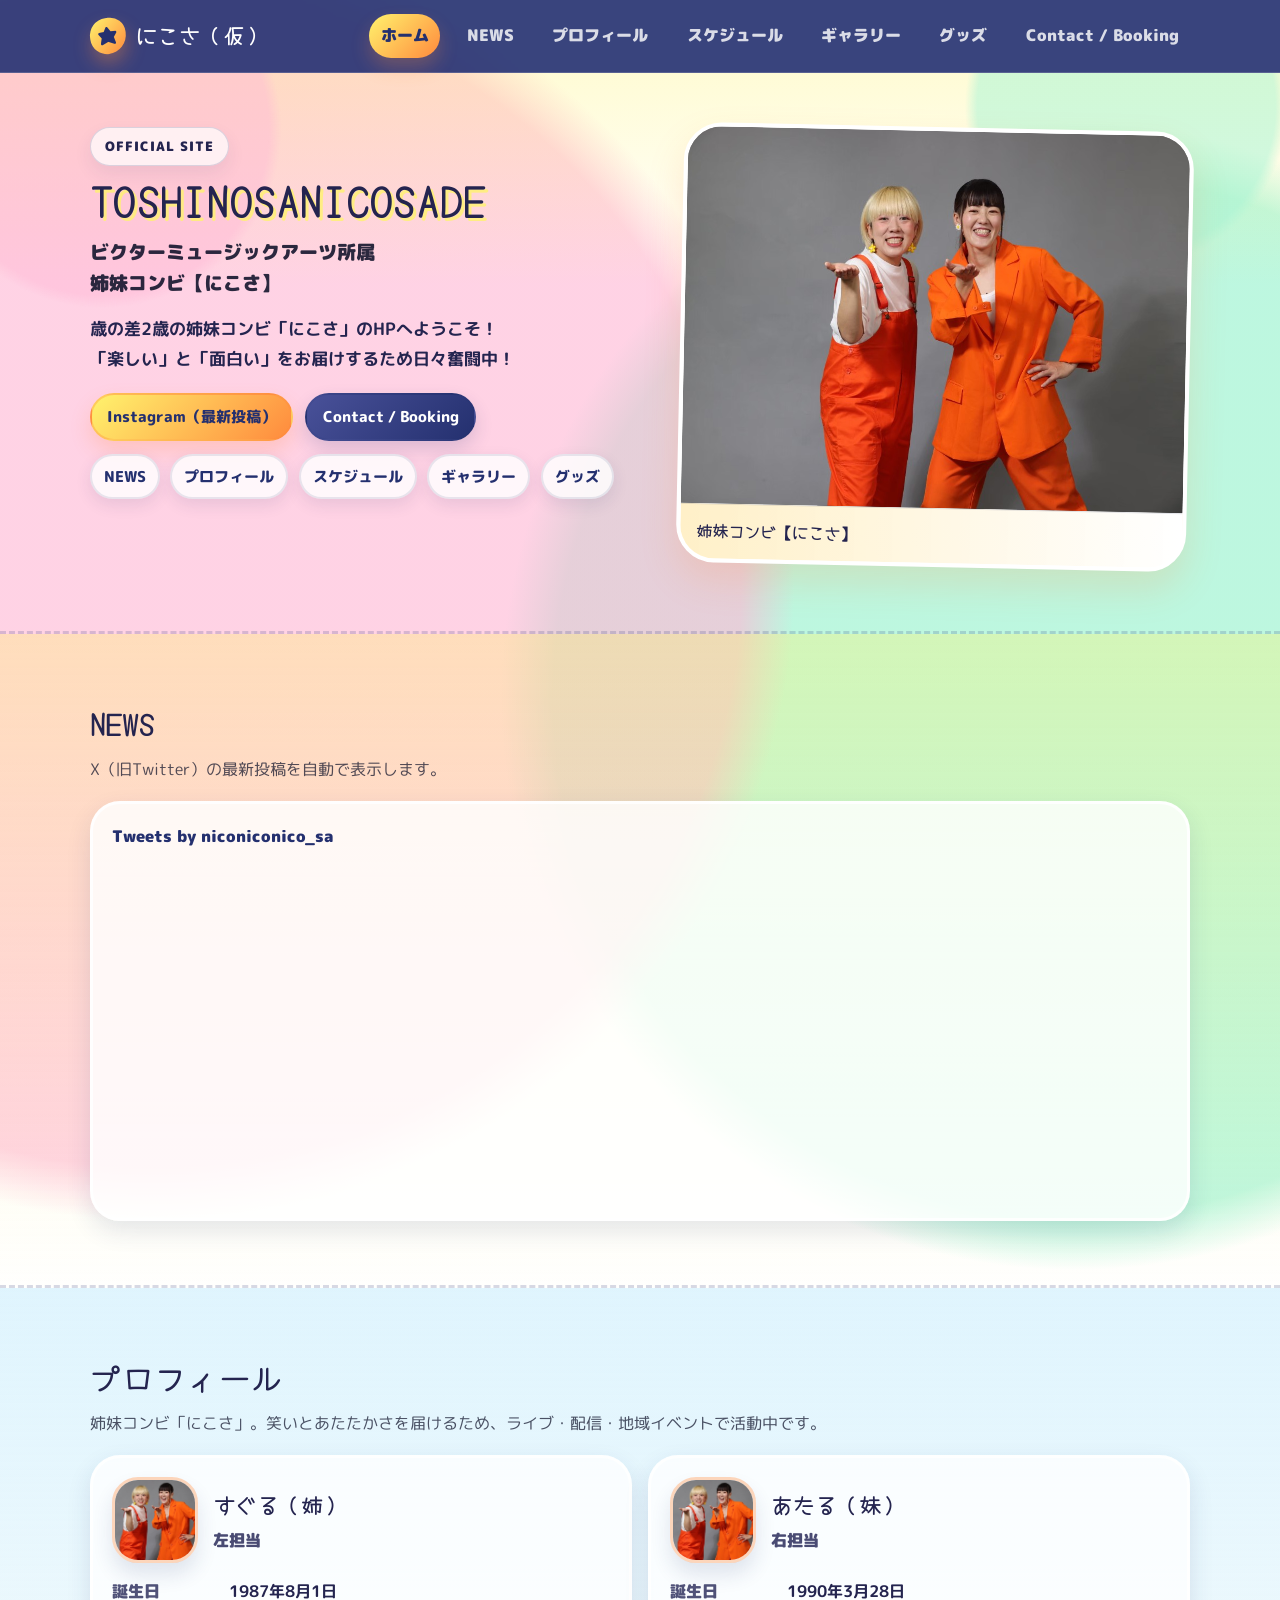
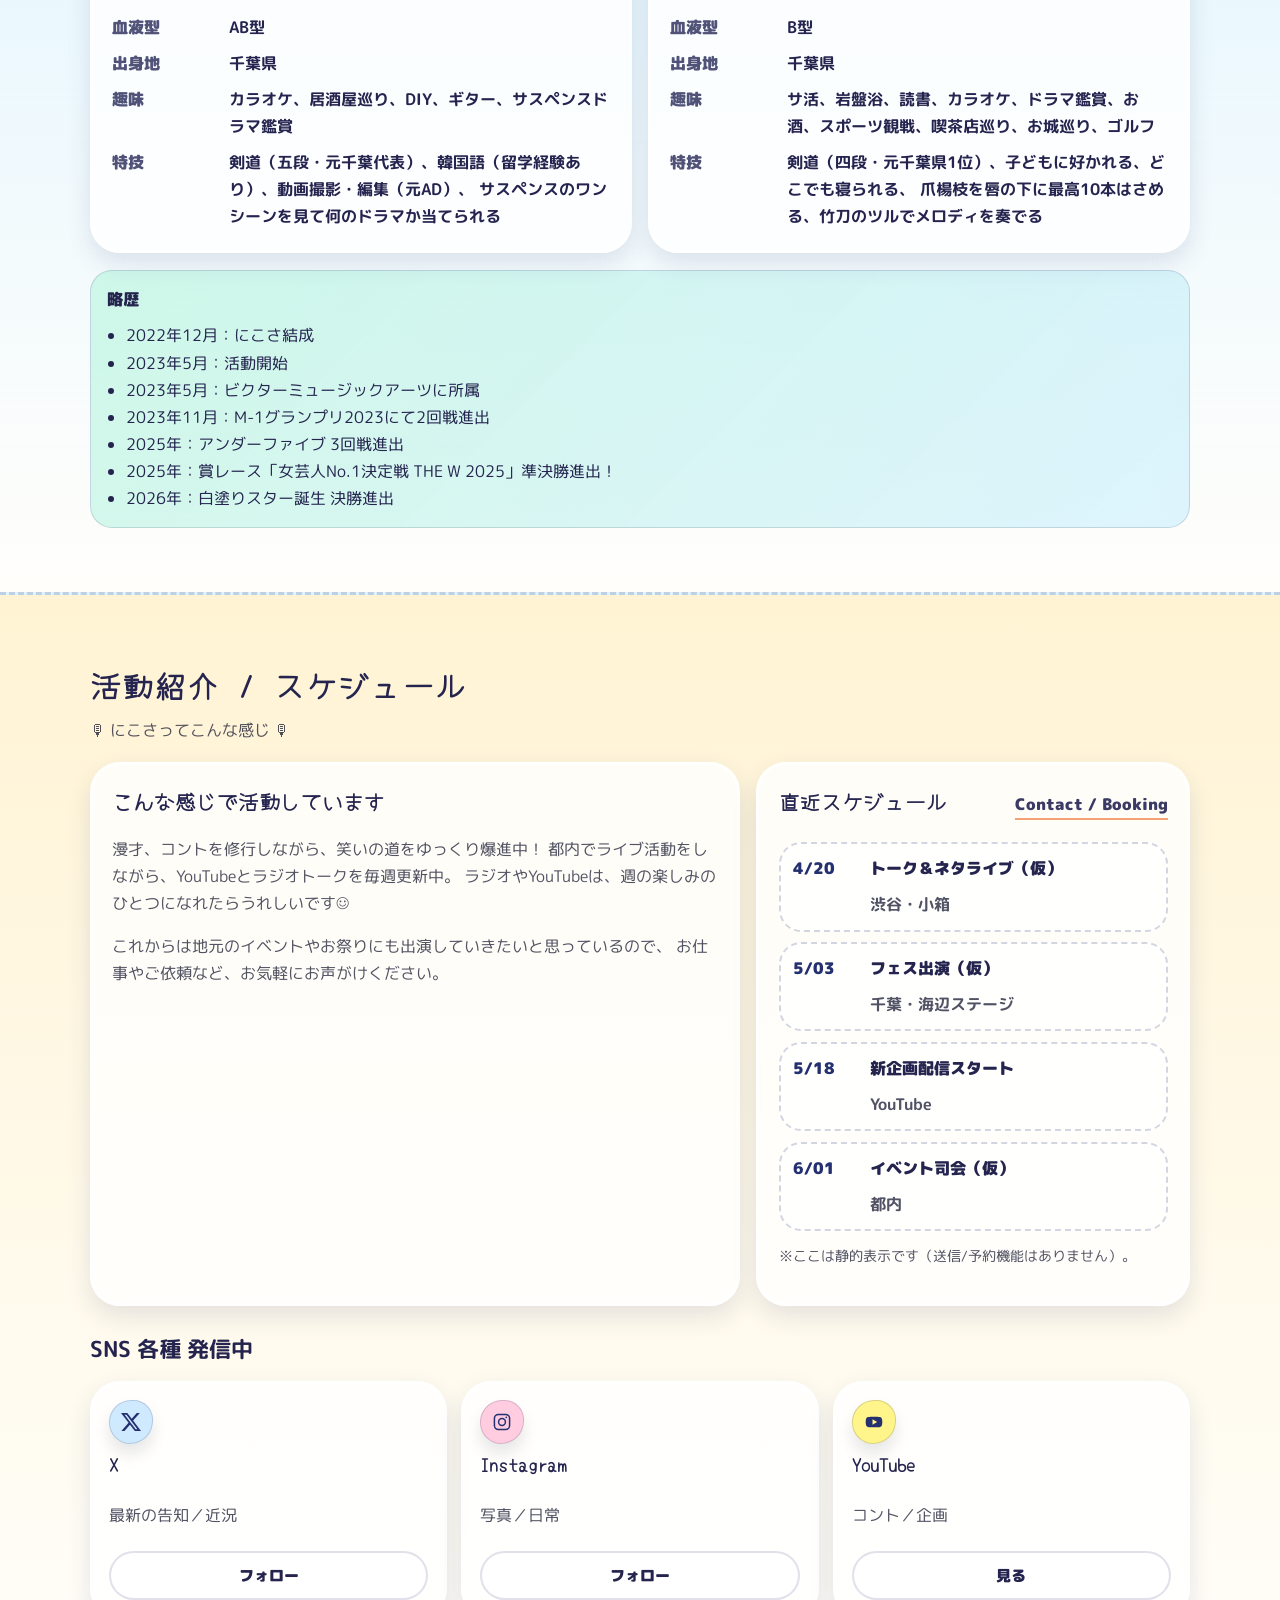
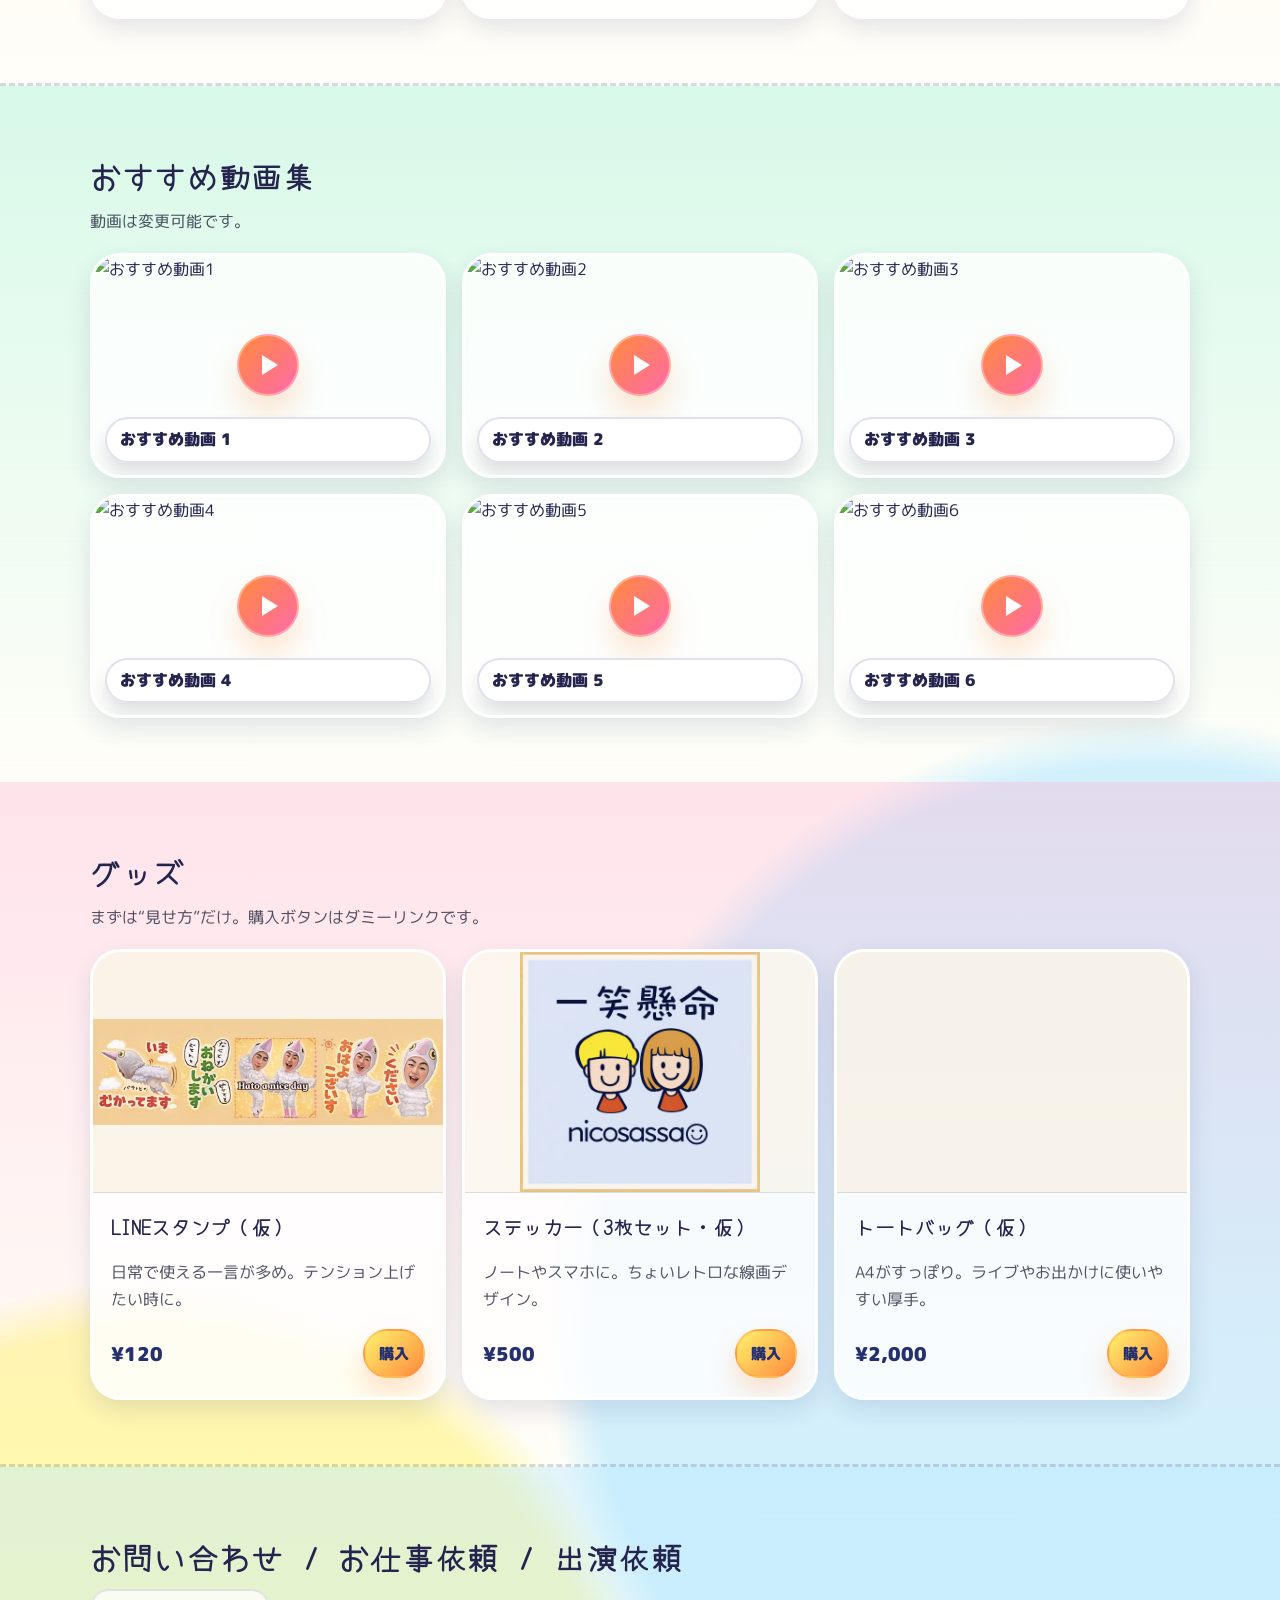
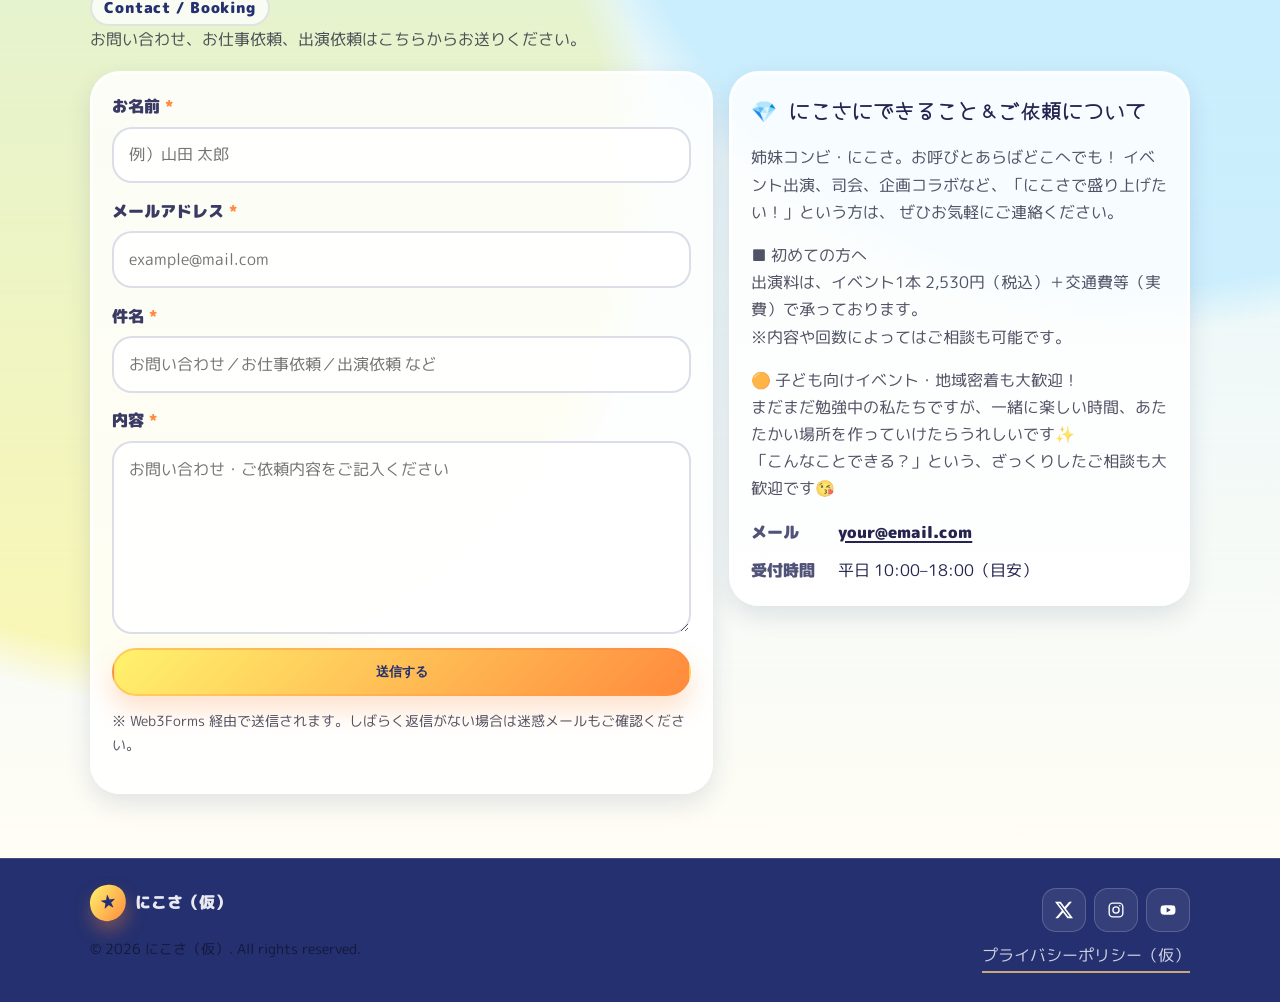
==== index.html @ ead6fdb9 "X埋め込みを公式最小構成に変更 Co-authored-by: Cursor <cursoragent@cursor.com>" ====
<!doctype html>
<html lang="ja">
  <head>
    <meta charset="utf-8" />
    <meta name="viewport" content="width=device-width, initial-scale=1" />
    <meta
      name="description"
      content="芸人コンビ・アーティスト・タレント向けの、明るくポップな公式ホームページ（ダミー版）"
    />

    <!--
      編集ガイド（初心者向け）
      - サイト名/ロゴ: ヘッダーの .logo のテキスト
      - キャッチコピー: #home の <h1>
      - 画像差し替え: data-replace="image" が付いた <img> の src / alt
      - SNSリンク: data-replace="link" が付いた <a> の href
      - スケジュール: #schedule の <li> を追加/修正
      - ギャラリー: #gallery の .video-card を追加/修正
      - グッズ: #goods の .product-card を追加/修正
    -->

    <title>にこさ（仮） | 公式サイト</title>
    <link rel="stylesheet" href="./style.css" />
  </head>
  <body>
    <a class="skip-link" href="#main">本文へスキップ</a>

    <header class="site-header" id="top">
      <div class="container header-inner">
        <a class="logo" href="#home" aria-label="ホームへ">
          <!-- TODO: サイト名に差し替え -->
          <span class="logo-mark" aria-hidden="true">★</span>
          にこさ（仮）
        </a>

        <button
          class="menu-button"
          type="button"
          aria-label="メニューを開く"
          aria-controls="site-nav"
          aria-expanded="false"
          data-menu-button
        >
          <span class="menu-icon" aria-hidden="true"></span>
        </button>

        <nav class="site-nav" id="site-nav" aria-label="グローバルメニュー" data-site-nav>
          <ul>
            <li><a href="#home" data-nav-link>ホーム</a></li>
            <li><a href="#news" data-nav-link>NEWS</a></li>
            <li><a href="#profile" data-nav-link>プロフィール</a></li>
            <li><a href="#schedule" data-nav-link>スケジュール</a></li>
            <li><a href="#gallery" data-nav-link>ギャラリー</a></li>
            <li><a href="#goods" data-nav-link>グッズ</a></li>
            <li><a href="#contact" data-nav-link>Contact / Booking</a></li>
          </ul>
        </nav>
      </div>
    </header>

    <main id="main">
      <!-- ===== HOME / HERO ===== -->
      <section id="home" class="section hero">
        <div class="container hero-inner">
          <div class="hero-copy">
            <p class="badge">OFFICIAL SITE</p>
            <h1 class="hero-title-latin" lang="en">TOSHINOSANICOSADE</h1>
            <p class="hero-tagline">
              ビクターミュージックアーツ所属<br />
              姉妹コンビ【にこさ】
            </p>
            <p class="lead">
              歳の差2歳の姉妹コンビ「にこさ」のHPへようこそ！<br />
              「楽しい」と「面白い」をお届けするため日々奮闘中！
            </p>

            <div class="hero-cta">
              <a
                class="btn btn-hero btn-hero-accent"
                href="https://www.instagram.com/niconiconico_sa/"
                data-replace="link"
                target="_blank"
                rel="noreferrer noopener"
              >
                Instagram（最新投稿）
              </a>
              <a class="btn btn-hero" href="#contact">Contact / Booking</a>
            </div>

            <nav class="hero-subnav" aria-label="ページ内の主なセクション">
              <a class="hero-subnav-link" href="#news">NEWS</a>
              <a class="hero-subnav-link" href="#profile">プロフィール</a>
              <a class="hero-subnav-link" href="#schedule">スケジュール</a>
              <a class="hero-subnav-link" href="#gallery">ギャラリー</a>
              <a class="hero-subnav-link" href="#goods">グッズ</a>
            </nav>
          </div>

          <div class="hero-visual">
            <figure class="hero-frame">
              <div class="hero-slideshow" aria-label="にこさの宣材写真スライド">
                <img
                  class="hero-slide hero-slide--kendo"
                  data-replace="image"
                  src="./assets/hero-main.png"
                  alt="にこさ（すぐる・あたる）剣道着姿の宣材写真"
                  width="1200"
                  height="800"
                  loading="eager"
                  decoding="async"
                  fetchpriority="high"
                />
                <img
                  class="hero-slide hero-slide--pose"
                  data-replace="image"
                  src="./assets/nikosa-pose.png"
                  alt="にこさ（すぐる・あたる）オレンジ衣装のにこさポーズ写真"
                  width="1024"
                  height="683"
                  loading="eager"
                  decoding="async"
                />
              </div>
              <figcaption class="hero-caption">
                姉妹コンビ【にこさ】
              </figcaption>
            </figure>
          </div>
        </div>
      </section>

      <!-- ===== NEWS ===== -->
      <section id="news" class="section section-news">
        <div class="container">
          <header class="section-head">
            <h2>NEWS</h2>
            <p class="muted">X（旧Twitter）の最新投稿を自動で表示します。</p>
          </header>

          <div class="news-card">
            <a
              class="twitter-timeline"
              href="https://twitter.com/niconiconico_sa"
            >
              Tweets by niconiconico_sa
            </a>
          </div>
        </div>
      </section>

      <!-- ===== PROFILE ===== -->
      <section id="profile" class="section section-profile">
        <div class="container">
          <header class="section-head">
            <h2>プロフィール</h2>
            <p class="muted">
              姉妹コンビ「にこさ」。笑いとあたたかさを届けるため、ライブ・配信・地域イベントで活動中です。
            </p>
          </header>

          <div class="profile-layout">
            <article class="profile-card">
              <div class="profile-top">
                <img
                  class="avatar"
                  data-replace="image"
                  src="./assets/sister.jpg"
                  alt="姉メンバー写真"
                  loading="lazy"
                  width="320"
                  height="320"
                />
                <div>
                  <h3>すぐる（姉）</h3>
                  <p class="role">左担当</p>
                </div>
              </div>
              <dl class="kv">
                <div><dt>誕生日</dt><dd>1987年8月1日</dd></div>
                <div><dt>血液型</dt><dd>AB型</dd></div>
                <div><dt>出身地</dt><dd>千葉県</dd></div>
                <div>
                  <dt>趣味</dt>
                  <dd>カラオケ、居酒屋巡り、DIY、ギター、サスペンスドラマ鑑賞</dd>
                </div>
                <div>
                  <dt>特技</dt>
                  <dd>
                    剣道（五段・元千葉代表）、韓国語（留学経験あり）、動画撮影・編集（元AD）、
                    サスペンスのワンシーンを見て何のドラマか当てられる
                  </dd>
                </div>
              </dl>
            </article>

            <article class="profile-card">
              <div class="profile-top">
                <img
                  class="avatar"
                  data-replace="image"
                  src="./assets/sister.jpg"
                  alt="あたる（妹）写真"
                  loading="lazy"
                  width="320"
                  height="320"
                />
                <div>
                  <h3>あたる（妹）</h3>
                  <p class="role">右担当</p>
                </div>
              </div>
              <dl class="kv">
                <div><dt>誕生日</dt><dd>1990年3月28日</dd></div>
                <div><dt>血液型</dt><dd>B型</dd></div>
                <div><dt>出身地</dt><dd>千葉県</dd></div>
                <div>
                  <dt>趣味</dt>
                  <dd>
                    サ活、岩盤浴、読書、カラオケ、ドラマ鑑賞、お酒、スポーツ観戦、喫茶店巡り、お城巡り、ゴルフ
                  </dd>
                </div>
                <div>
                  <dt>特技</dt>
                  <dd>
                    剣道（四段・元千葉県1位）、子どもに好かれる、どこでも寝られる、
                    爪楊枝を唇の下に最高10本はさめる、竹刀のツルでメロディを奏でる
                  </dd>
                </div>
              </dl>
            </article>
          </div>

          <div class="note profile-history">
            <p class="note-title">略歴</p>
            <ul class="bullet">
              <li>2022年12月：にこさ結成</li>
              <li>2023年5月：活動開始</li>
              <li>2023年5月：ビクターミュージックアーツに所属</li>
              <li>2023年11月：M-1グランプリ2023にて2回戦進出</li>
              <li>2025年：アンダーファイブ 3回戦進出</li>
              <li>2025年：賞レース「女芸人No.1決定戦 THE W 2025」準決勝進出！</li>
              <li>2026年：白塗りスター誕生 決勝進出</li>
            </ul>
          </div>
        </div>
      </section>

      <!-- ===== ACTIVITIES + SCHEDULE ===== -->
      <section id="schedule" class="section section-activity">
        <div class="container">
          <header class="section-head">
            <h2>活動紹介 / スケジュール</h2>
            <p class="muted">
              🎙 にこさってこんな感じ 🎙
            </p>
          </header>

          <div class="activity-layout">
            <article class="activity-card">
              <h3>こんな感じで活動しています</h3>
              <p class="muted">
                漫才、コントを修行しながら、笑いの道をゆっくり爆進中！
                都内でライブ活動をしながら、YouTubeとラジオトークを毎週更新中。
                ラジオやYouTubeは、週の楽しみのひとつになれたらうれしいです☺
              </p>
              <p class="muted">
                これからは地元のイベントやお祭りにも出演していきたいと思っているので、
                お仕事やご依頼など、お気軽にお声がけください。
              </p>
            </article>

            <aside class="schedule-card" aria-label="今後の予定">
              <div class="schedule-head">
                <h3>直近スケジュール</h3>
                <a class="mini-link" href="#contact">Contact / Booking</a>
              </div>
              <ol class="schedule-list">
                <!-- TODO: 日付/内容/場所を差し替え。行を増やしてOK -->
                <li>
                  <span class="date">4/20</span>
                  <span class="title">トーク＆ネタライブ（仮）</span>
                  <span class="place">渋谷・小箱</span>
                </li>
                <li>
                  <span class="date">5/03</span>
                  <span class="title">フェス出演（仮）</span>
                  <span class="place">千葉・海辺ステージ</span>
                </li>
                <li>
                  <span class="date">5/18</span>
                  <span class="title">新企画配信スタート</span>
                  <span class="place">YouTube</span>
                </li>
                <li>
                  <span class="date">6/01</span>
                  <span class="title">イベント司会（仮）</span>
                  <span class="place">都内</span>
                </li>
              </ol>
              <p class="tiny muted">※ここは静的表示です（送信/予約機能はありません）。</p>
            </aside>
          </div>

          <!-- ===== SNS ===== -->
          <div class="sns-block" aria-label="SNS一覧">
            <h3 class="sns-title">SNS 各種 発信中</h3>
            <div class="sns-grid">
              <!-- TODO: 各SNSの href を差し替え -->
              <article class="sns-card sns-x">
                <div class="sns-icon" aria-hidden="true">
                  <svg class="icon-svg" viewBox="0 0 24 24" role="img" aria-label="X">
                    <path
                      d="M18.901 1.153h3.68l-8.04 9.19 9.454 12.504H16.59l-5.8-7.584-6.64 7.584H.47l8.6-9.829L0 1.154h7.594l5.243 6.932 6.064-6.933zm-1.29 19.498h2.04L6.486 3.234H4.298z"
                    ></path>
                  </svg>
                </div>
                <h4>X</h4>
                <p class="muted">最新の告知／近況</p>
                <a
                  class="btn btn-small"
                  href="https://twitter.com/niconiconico_sa"
                  data-replace="link"
                  target="_blank"
                  rel="noreferrer noopener"
                >
                  フォロー
                </a>
              </article>
              <article class="sns-card sns-ig">
                <div class="sns-icon" aria-hidden="true">
                  <svg class="icon-svg" viewBox="0 0 24 24" role="img" aria-label="Instagram">
                    <path
                      d="M7.75 2h8.5A5.75 5.75 0 0 1 22 7.75v8.5A5.75 5.75 0 0 1 16.25 22h-8.5A5.75 5.75 0 0 1 2 16.25v-8.5A5.75 5.75 0 0 1 7.75 2Zm0 1.8A3.95 3.95 0 0 0 3.8 7.75v8.5A3.95 3.95 0 0 0 7.75 20.2h8.5a3.95 3.95 0 0 0 3.95-3.95v-8.5a3.95 3.95 0 0 0-3.95-3.95h-8.5Zm9.35 1.5a1.05 1.05 0 1 1 0 2.1 1.05 1.05 0 0 1 0-2.1ZM12 7a5 5 0 1 1 0 10 5 5 0 0 1 0-10Zm0 1.8a3.2 3.2 0 1 0 0 6.4 3.2 3.2 0 0 0 0-6.4Z"
                    ></path>
                  </svg>
                </div>
                <h4>Instagram</h4>
                <p class="muted">写真／日常</p>
                <a
                  class="btn btn-small"
                  href="https://www.instagram.com/niconiconico_sa/"
                  data-replace="link"
                  target="_blank"
                  rel="noreferrer noopener"
                >
                  フォロー
                </a>
              </article>
              <article class="sns-card sns-yt">
                <div class="sns-icon" aria-hidden="true">
                  <svg class="icon-svg" viewBox="0 0 24 24" role="img" aria-label="YouTube">
                    <path
                      d="M21.6 8.3a3.1 3.1 0 0 0-2.2-2.2C17.5 5.6 12 5.6 12 5.6s-5.5 0-7.4.5A3.1 3.1 0 0 0 2.4 8.3 32 32 0 0 0 2 12a32 32 0 0 0 .4 3.7 3.1 3.1 0 0 0 2.2 2.2c1.9.5 7.4.5 7.4.5s5.5 0 7.4-.5a3.1 3.1 0 0 0 2.2-2.2A32 32 0 0 0 22 12a32 32 0 0 0-.4-3.7ZM10.2 15.2V8.8l5.6 3.2-5.6 3.2Z"
                    ></path>
                  </svg>
                </div>
                <h4>YouTube</h4>
                <p class="muted">コント／企画</p>
                <a
                  class="btn btn-small"
                  href="https://www.youtube.com/@niconiconicosassa"
                  data-replace="link"
                  target="_blank"
                  rel="noreferrer noopener"
                >
                  見る
                </a>
              </article>
            </div>
          </div>
        </div>
      </section>

      <!-- ===== GALLERY ===== -->
      <section id="gallery" class="section section-gallery">
        <div class="container">
          <header class="section-head">
            <h2>おすすめ動画集</h2>
            <p class="muted">動画は変更可能です。</p>
          </header>

          <div class="video-grid">
            <!-- TODO: 6枚のサムネを差し替え（img src） -->
            <article class="video-card">
              <a
                class="video-thumb"
                href="https://www.youtube.com/watch?v=oShhZ0P8gn0"
                data-replace="link"
                target="_blank"
                rel="noreferrer noopener"
              >
                <img
                  data-replace="image"
                  src="https://i.ytimg.com/vi/oShhZ0P8gn0/hqdefault.jpg"
                  alt="おすすめ動画1"
                  loading="lazy"
                />
                <span class="play" aria-hidden="true"></span>
                <span class="video-label">おすすめ動画 1</span>
              </a>
            </article>
            <article class="video-card">
              <a
                class="video-thumb"
                href="https://www.youtube.com/watch?v=MiUZDD9gP54"
                data-replace="link"
                target="_blank"
                rel="noreferrer noopener"
              >
                <img
                  data-replace="image"
                  src="https://i.ytimg.com/vi/MiUZDD9gP54/hqdefault.jpg"
                  alt="おすすめ動画2"
                  loading="lazy"
                />
                <span class="play" aria-hidden="true"></span>
                <span class="video-label">おすすめ動画 2</span>
              </a>
            </article>
            <article class="video-card">
              <a
                class="video-thumb"
                href="https://www.youtube.com/watch?v=a5BzIyqk2bA"
                data-replace="link"
                target="_blank"
                rel="noreferrer noopener"
              >
                <img
                  data-replace="image"
                  src="https://i.ytimg.com/vi/a5BzIyqk2bA/hqdefault.jpg"
                  alt="おすすめ動画3"
                  loading="lazy"
                />
                <span class="play" aria-hidden="true"></span>
                <span class="video-label">おすすめ動画 3</span>
              </a>
            </article>
            <article class="video-card">
              <a
                class="video-thumb"
                href="https://www.youtube.com/watch?v=LLPR0Py2a8E"
                data-replace="link"
                target="_blank"
                rel="noreferrer noopener"
              >
                <img
                  data-replace="image"
                  src="https://i.ytimg.com/vi/LLPR0Py2a8E/hqdefault.jpg"
                  alt="おすすめ動画4"
                  loading="lazy"
                />
                <span class="play" aria-hidden="true"></span>
                <span class="video-label">おすすめ動画 4</span>
              </a>
            </article>
            <article class="video-card">
              <a
                class="video-thumb"
                href="https://www.youtube.com/watch?v=mw1y_QBXgK4"
                data-replace="link"
                target="_blank"
                rel="noreferrer noopener"
              >
                <img
                  data-replace="image"
                  src="https://i.ytimg.com/vi/mw1y_QBXgK4/hqdefault.jpg"
                  alt="おすすめ動画5"
                  loading="lazy"
                />
                <span class="play" aria-hidden="true"></span>
                <span class="video-label">おすすめ動画 5</span>
              </a>
            </article>
            <article class="video-card">
              <a
                class="video-thumb"
                href="https://www.youtube.com/watch?v=9SZiz2B80Xc"
                data-replace="link"
                target="_blank"
                rel="noreferrer noopener"
              >
                <img
                  data-replace="image"
                  src="https://i.ytimg.com/vi/9SZiz2B80Xc/hqdefault.jpg"
                  alt="おすすめ動画6"
                  loading="lazy"
                />
                <span class="play" aria-hidden="true"></span>
                <span class="video-label">おすすめ動画 6</span>
              </a>
            </article>
          </div>
        </div>
      </section>

      <!-- ===== GOODS ===== -->
      <section id="goods" class="section section-goods">
        <div class="container">
          <header class="section-head">
            <h2>グッズ</h2>
            <p class="muted">
              <!-- TODO: 説明文に差し替え -->
              まずは“見せ方”だけ。購入ボタンはダミーリンクです。
            </p>
          </header>

          <div class="product-grid">
            <article class="product-card">
              <!-- LINEスタンプ：2シートを交互フェード（画像差し替えは ./assets/line-stamp-1.png など） -->
              <div
                class="product-img line-stamp-rotator"
                role="img"
                aria-label="LINEスタンプ（ちびキャラ版とハトコス版）の見本"
              >
                <img
                  class="line-stamp-img line-stamp-img--a"
                  data-replace="image"
                  src="./assets/line-stamp-1.png"
                  alt=""
                  width="720"
                  height="520"
                  loading="lazy"
                  decoding="async"
                />
                <img
                  class="line-stamp-img line-stamp-img--b"
                  data-replace="image"
                  src="./assets/line-stamp-2.png"
                  alt=""
                  width="720"
                  height="520"
                  loading="lazy"
                  decoding="async"
                />
              </div>
              <div class="product-body">
                <h3>LINEスタンプ（仮）</h3>
                <p class="muted">日常で使える一言が多め。テンション上げたい時に。</p>
                <div class="price-row">
                  <span class="price">¥120</span>
                  <a class="btn btn-small btn-primary" href="https://example.com" data-replace="link" target="_blank" rel="noreferrer noopener">
                    購入
                  </a>
                </div>
              </div>
            </article>

            <article class="product-card">
              <!-- ステッカー：3柄を順番にフェード（画像差し替えは ./assets/sticker-1..3.png） -->
              <div
                class="product-img sticker-rotator"
                role="img"
                aria-label="オリジナルステッカー3種の見本"
              >
                <img
                  class="sticker-img sticker-img--a"
                  data-replace="image"
                  src="./assets/sticker-1.png"
                  alt=""
                  width="720"
                  height="520"
                  loading="lazy"
                  decoding="async"
                />
                <img
                  class="sticker-img sticker-img--b"
                  data-replace="image"
                  src="./assets/sticker-2.png"
                  alt=""
                  width="720"
                  height="520"
                  loading="lazy"
                  decoding="async"
                />
                <img
                  class="sticker-img sticker-img--c"
                  data-replace="image"
                  src="./assets/sticker-3.png"
                  alt=""
                  width="720"
                  height="520"
                  loading="lazy"
                  decoding="async"
                />
              </div>
              <div class="product-body">
                <h3>ステッカー（3枚セット・仮）</h3>
                <p class="muted">ノートやスマホに。ちょいレトロな線画デザイン。</p>
                <div class="price-row">
                  <span class="price">¥500</span>
                  <a class="btn btn-small btn-primary" href="https://example.com" data-replace="link" target="_blank" rel="noreferrer noopener">
                    購入
                  </a>
                </div>
              </div>
            </article>

            <article class="product-card">
              <!-- トートバッグ：2カットを交互フェード（画像は ./assets/tote-1.png など） -->
              <div
                class="product-img tote-rotator"
                role="img"
                aria-label="オリジナルトートバッグの使用イメージ"
              >
                <img
                  class="tote-img tote-img--a"
                  data-replace="image"
                  src="./assets/tote-1.png"
                  alt=""
                  width="720"
                  height="520"
                  loading="lazy"
                  decoding="async"
                />
                <img
                  class="tote-img tote-img--b"
                  data-replace="image"
                  src="./assets/tote-2.png"
                  alt=""
                  width="720"
                  height="520"
                  loading="lazy"
                  decoding="async"
                />
              </div>
              <div class="product-body">
                <h3>トートバッグ（仮）</h3>
                <p class="muted">A4がすっぽり。ライブやお出かけに使いやすい厚手。</p>
                <div class="price-row">
                  <span class="price">¥2,000</span>
                  <a class="btn btn-small btn-primary" href="https://example.com" data-replace="link" target="_blank" rel="noreferrer noopener">
                    購入
                  </a>
                </div>
              </div>
            </article>
          </div>
        </div>
      </section>

      <!-- ===== CONTACT ===== -->
      <section id="contact" class="section section-contact">
        <div class="container">
          <header class="section-head">
            <h2>お問い合わせ / お仕事依頼 / 出演依頼</h2>
            <p class="section-en">Contact / Booking</p>
            <p class="muted">お問い合わせ、お仕事依頼、出演依頼はこちらからお送りください。</p>
          </header>

          <div class="contact-layout">
            <form
              class="contact-form"
              aria-label="お問い合わせ・お仕事依頼・出演依頼フォーム"
              action="https://api.web3forms.com/submit"
              method="POST"
            >
              <input type="hidden" name="access_key" value="4689ad03-98f4-4f9e-801c-5b3d3f3ce7d6" />
              <!-- 送信後に戻るページ（任意：Web3Forms ダッシュボードでも設定可） -->
              <input type="hidden" name="redirect" value="https://macccoto.github.io/nikosa-hp/#contact" />

              <div class="field">
                <label for="name">お名前 <span class="required-mark" aria-hidden="true">*</span></label>
                <input id="name" name="name" type="text" placeholder="例）山田 太郎" autocomplete="name" required />
              </div>
              <div class="field">
                <label for="email">メールアドレス <span class="required-mark" aria-hidden="true">*</span></label>
                <input id="email" name="email" type="email" placeholder="example@mail.com" autocomplete="email" required />
              </div>
              <div class="field">
                <label for="subject">件名 <span class="required-mark" aria-hidden="true">*</span></label>
                <input id="subject" name="subject" type="text" placeholder="お問い合わせ／お仕事依頼／出演依頼 など" required />
              </div>
              <div class="field">
                <label for="message">内容 <span class="required-mark" aria-hidden="true">*</span></label>
                <textarea id="message" name="message" rows="6" placeholder="お問い合わせ・ご依頼内容をご記入ください" required></textarea>
              </div>
              <button class="btn btn-primary btn-wide" type="submit">送信する</button>
              <p class="tiny muted">※ Web3Forms 経由で送信されます。しばらく返信がない場合は迷惑メールもご確認ください。</p>
            </form>

            <aside class="contact-side" aria-label="連絡先メモ">
              <div class="info-card">
                <h3>💎 にこさにできること＆ご依頼について</h3>
                <p class="muted">
                  姉妹コンビ・にこさ。お呼びとあらばどこへでも！
                  イベント出演、司会、企画コラボなど、「にこさで盛り上げたい！」という方は、
                  ぜひお気軽にご連絡ください。
                </p>
                <p class="muted">
                  ■ 初めての方へ<br />
                  出演料は、イベント1本 2,530円（税込）＋交通費等（実費）で承っております。<br />
                  ※内容や回数によってはご相談も可能です。
                </p>
                <p class="muted">
                  🟠 子ども向けイベント・地域密着も大歓迎！<br />
                  まだまだ勉強中の私たちですが、一緒に楽しい時間、あたたかい場所を作っていけたらうれしいです✨<br />
                  「こんなことできる？」という、ざっくりしたご相談も大歓迎です😘
                </p>
                <div class="info-row">
                  <span class="k">メール</span>
                  <a class="link" href="mailto:your@email.com" data-replace="link">your@email.com</a>
                </div>
                <div class="info-row">
                  <span class="k">受付時間</span>
                  <span class="v">平日 10:00–18:00（目安）</span>
                </div>
              </div>
            </aside>
          </div>
        </div>
      </section>
    </main>

    <footer class="site-footer">
      <div class="container footer-inner">
        <div class="footer-left">
          <p class="footer-brand">
            <span class="logo-mark" aria-hidden="true">★</span>
            にこさ（仮）
          </p>
          <p class="tiny muted">© 2026 にこさ（仮）. All rights reserved.</p>
        </div>

        <div class="footer-right">
          <div class="footer-sns" aria-label="SNSリンク">
            <!-- TODO: SNSリンク差し替え -->
            <a
              class="sns-mini"
              href="https://twitter.com/niconiconico_sa"
              data-replace="link"
              target="_blank"
              rel="noreferrer noopener"
              aria-label="X"
              ><svg class="icon-svg" viewBox="0 0 24 24" role="img" aria-label="X">
                <path
                  d="M18.901 1.153h3.68l-8.04 9.19 9.454 12.504H16.59l-5.8-7.584-6.64 7.584H.47l8.6-9.829L0 1.154h7.594l5.243 6.932 6.064-6.933zm-1.29 19.498h2.04L6.486 3.234H4.298z"
                ></path></svg
            ></a
            >
            <a
              class="sns-mini"
              href="https://www.instagram.com/niconiconico_sa/"
              data-replace="link"
              target="_blank"
              rel="noreferrer noopener"
              aria-label="Instagram"
              ><svg class="icon-svg" viewBox="0 0 24 24" role="img" aria-label="Instagram">
                <path
                  d="M7.75 2h8.5A5.75 5.75 0 0 1 22 7.75v8.5A5.75 5.75 0 0 1 16.25 22h-8.5A5.75 5.75 0 0 1 2 16.25v-8.5A5.75 5.75 0 0 1 7.75 2Zm0 1.8A3.95 3.95 0 0 0 3.8 7.75v8.5A3.95 3.95 0 0 0 7.75 20.2h8.5a3.95 3.95 0 0 0 3.95-3.95v-8.5a3.95 3.95 0 0 0-3.95-3.95h-8.5Zm9.35 1.5a1.05 1.05 0 1 1 0 2.1 1.05 1.05 0 0 1 0-2.1ZM12 7a5 5 0 1 1 0 10 5 5 0 0 1 0-10Zm0 1.8a3.2 3.2 0 1 0 0 6.4 3.2 3.2 0 0 0 0-6.4Z"
                ></path></svg
            ></a
            >
            <a
              class="sns-mini"
              href="https://www.youtube.com/@niconiconicosassa"
              data-replace="link"
              target="_blank"
              rel="noreferrer noopener"
              aria-label="YouTube"
              ><svg class="icon-svg" viewBox="0 0 24 24" role="img" aria-label="YouTube">
                <path
                  d="M21.6 8.3a3.1 3.1 0 0 0-2.2-2.2C17.5 5.6 12 5.6 12 5.6s-5.5 0-7.4.5A3.1 3.1 0 0 0 2.4 8.3 32 32 0 0 0 2 12a32 32 0 0 0 .4 3.7 3.1 3.1 0 0 0 2.2 2.2c1.9.5 7.4.5 7.4.5s5.5 0 7.4-.5a3.1 3.1 0 0 0 2.2-2.2A32 32 0 0 0 22 12a32 32 0 0 0-.4-3.7ZM10.2 15.2V8.8l5.6 3.2-5.6 3.2Z"
                ></path></svg
            ></a
            >
          </div>

          <a class="privacy" href="#top">プライバシーポリシー（仮）</a>
        </div>
      </div>
    </footer>

    <div class="backdrop" data-backdrop hidden></div>

    <script src="./script.js" defer></script>
    <script async src="https://platform.twitter.com/widgets.js" charset="utf-8"></script>
  </body>
</html>
---- style.css ----
@import url("https://fonts.googleapis.com/css2?family=M+PLUS+Rounded+1c:wght@500;700;800;900&family=Yomogi&display=swap");

/*
  style.css
  - 明るめ・手書き風・丸みのあるPOP系デザイン
  - 余白多め・読みやすいタイポグラフィ
  - スマホはハンバーガーメニュー
*/

:root {
  /* Bright pop palette */
  --navy: #24306f;
  --beige: #fff0c8;
  --orange: #ff8a3d;
  --sky: #bdeaff;
  --mint: #a7f4d5;
  --pink: #ffb7d5;
  --lemon: #fff36d;

  /* Neutrals */
  --ink: #24244f;
  --paper: #fffdf5;
  --line: rgba(36, 48, 111, 0.16);

  /* UI */
  --radius: 30px;
  --radius-sm: 22px;
  --shadow: 0 18px 36px rgba(255, 138, 61, 0.18);
  --shadow-soft: 0 10px 24px rgba(36, 48, 111, 0.12);

  --container: 1100px;
  --header-h: 72px;

  --focus: rgba(255, 138, 61, 0.6);
}

*,
*::before,
*::after {
  box-sizing: border-box;
}

html {
  scroll-behavior: smooth;
}

@media (prefers-reduced-motion: reduce) {
  html {
    scroll-behavior: auto;
  }
}

body {
  margin: 0;
  color: var(--ink);
  background:
    radial-gradient(circle at 12% 10%, rgba(255, 183, 213, 0.62) 0 11%, transparent 12%),
    radial-gradient(circle at 84% 12%, rgba(167, 244, 213, 0.75) 0 10%, transparent 11%),
    radial-gradient(circle at 12% 86%, rgba(255, 243, 109, 0.52) 0 9%, transparent 10%),
    radial-gradient(circle at 90% 78%, rgba(189, 234, 255, 0.68) 0 12%, transparent 13%),
    linear-gradient(180deg, #ffffff, var(--paper));
  font-family: "M PLUS Rounded 1c", ui-rounded, "Hiragino Maru Gothic ProN",
    "Yu Gothic", "Meiryo", sans-serif;
  line-height: 1.7;
}

img {
  max-width: 100%;
  height: auto;
  display: block;
}

a {
  color: inherit;
}

.container {
  width: min(92vw, var(--container));
  margin: 0 auto;
}

.muted {
  color: rgba(14, 16, 40, 0.72);
}

.small {
  font-size: 0.95rem;
}

.tiny {
  font-size: 0.88rem;
}

.skip-link {
  position: absolute;
  left: 0.8rem;
  top: 0.8rem;
  transform: translateY(-180%);
  padding: 0.75rem 1rem;
  border-radius: 999px;
  background: var(--navy);
  color: white;
  text-decoration: none;
  z-index: 1000;
}
.skip-link:focus {
  transform: translateY(0);
}

/*
  固定ヘッダー下にアンカーが隠れないよう余白を確保。
  これで JS の pushState / 手動 scrollTo は不要になり、戻る／前进の履歴が自然になる。
*/
#main,
#top,
#home,
#news,
#profile,
#schedule,
#gallery,
#goods,
#contact {
  scroll-margin-top: calc(var(--header-h) + 12px);
}

/* ===== Header ===== */
.site-header {
  position: sticky;
  top: 0;
  z-index: 100;
  background: rgba(36, 48, 111, 0.9);
  backdrop-filter: blur(10px);
  border-bottom: 1px solid rgba(255, 255, 255, 0.16);
}

.header-inner {
  height: var(--header-h);
  display: flex;
  align-items: center;
  justify-content: space-between;
  gap: 1rem;
}

.logo {
  display: inline-flex;
  align-items: center;
  gap: 0.6rem;
  color: #fff;
  text-decoration: none;
  font-weight: 900;
  letter-spacing: 0.04em;
  font-family: "Yomogi", "M PLUS Rounded 1c", sans-serif;
  font-size: 1.3rem;
}

.logo-mark {
  width: 36px;
  height: 36px;
  display: inline-grid;
  place-items: center;
  border-radius: 50% 45% 55% 48%;
  background: linear-gradient(135deg, var(--lemon), var(--orange));
  color: var(--navy);
  box-shadow: 0 10px 18px rgba(255, 138, 61, 0.35);
  transform: rotate(-8deg);
}

.menu-button {
  display: none;
  appearance: none;
  border: 1px solid rgba(255, 255, 255, 0.25);
  background: rgba(255, 255, 255, 0.08);
  color: #fff;
  border-radius: 18px;
  width: 46px;
  height: 46px;
  cursor: pointer;
}

.menu-icon {
  width: 22px;
  height: 2px;
  background: #fff;
  display: inline-block;
  position: relative;
  border-radius: 99px;
}
.menu-icon::before,
.menu-icon::after {
  content: "";
  position: absolute;
  left: 0;
  width: 22px;
  height: 2px;
  background: #fff;
  border-radius: 99px;
}
.menu-icon::before {
  top: -7px;
}
.menu-icon::after {
  top: 7px;
}

.site-nav ul {
  list-style: none;
  display: flex;
  gap: 1rem;
  margin: 0;
  padding: 0;
}

.site-nav a {
  display: inline-block;
  color: rgba(255, 255, 255, 0.82);
  text-decoration: none;
  font-weight: 900;
  padding: 0.55rem 0.7rem;
  border-radius: 999px;
  transition: transform 120ms ease, background 120ms ease, color 120ms ease;
}

.site-nav a:hover {
  color: #fff;
  background: rgba(255, 255, 255, 0.12);
  transform: translateY(-1px);
}

.site-nav a[aria-current="page"] {
  color: var(--navy);
  background: linear-gradient(135deg, var(--lemon), var(--orange));
  box-shadow: 0 10px 18px rgba(255, 138, 61, 0.25);
}

/* Focus */
a:focus-visible,
button:focus-visible,
input:focus-visible,
textarea:focus-visible {
  outline: 3px solid var(--focus);
  outline-offset: 3px;
}

/* ===== Sections ===== */
.section {
  padding: 64px 0;
}

.section-head {
  margin-bottom: 18px;
}

.section-head h2 {
  margin: 0 0 0.35rem;
  font-size: clamp(1.6rem, 2.4vw, 2.2rem);
  letter-spacing: 0.04em;
  font-family: "Yomogi", "M PLUS Rounded 1c", sans-serif;
  font-weight: 900;
}

.section-head p {
  margin: 0;
}

.section-en {
  display: inline-block;
  margin: 0 0 0.45rem;
  padding: 0.25rem 0.75rem;
  border-radius: 999px;
  color: var(--navy);
  background: rgba(255, 255, 255, 0.74);
  border: 2px solid rgba(36, 48, 111, 0.12);
  font-weight: 900;
  letter-spacing: 0.06em;
  font-size: 0.92rem;
}

/* ===== Hero ===== */
.hero {
  padding-top: 54px;
  background:
    radial-gradient(circle at 8% 10%, rgba(255, 183, 213, 0.45) 0 13%, transparent 14%),
    radial-gradient(circle at 88% 6%, rgba(167, 244, 213, 0.52) 0 12%, transparent 13%),
    linear-gradient(180deg, rgba(255, 243, 109, 0.28), transparent 38%);
}

.hero-inner {
  display: grid;
  grid-template-columns: 1.05fr 0.95fr;
  gap: 1.6rem;
  align-items: start;
}

.badge {
  display: inline-block;
  margin: 0 0 0.8rem;
  padding: 0.45rem 0.85rem;
  border-radius: 999px;
  background: rgba(255, 255, 255, 0.72);
  border: 1px solid var(--line);
  font-weight: 900;
  letter-spacing: 0.08em;
  font-size: 0.82rem;
  box-shadow: 0 8px 18px rgba(36, 48, 111, 0.08);
}

.hero h1 {
  margin: 0;
  line-height: 1.1;
  font-size: clamp(2.0rem, 3.3vw, 3.1rem);
}

.hero-title-latin {
  font-size: clamp(1.9rem, 3.8vw, 3.4rem);
  letter-spacing: 0.055em;
  font-weight: 900;
  line-height: 1.15;
  word-break: break-word;
  font-family: "Yomogi", "M PLUS Rounded 1c", sans-serif;
  text-shadow: 3px 3px 0 rgba(255, 243, 109, 0.8);
}

.hero-tagline {
  margin: 0.75rem 0 0;
  font-size: clamp(1.05rem, 1.6vw, 1.2rem);
  font-weight: 900;
  line-height: 1.6;
  color: rgba(14, 16, 40, 0.88);
}

.lead {
  margin: 1rem 0 1.25rem;
  font-size: 1.08rem;
  font-weight: 700;
}

/* ヒーロー：上部ナビと同じピル型・トーンで統一 */
.hero-cta {
  display: flex;
  gap: 0.75rem;
  flex-wrap: wrap;
  align-items: center;
  margin: 1rem 0 0.85rem;
}

.hero-cta .btn-hero {
  display: inline-flex;
  align-items: center;
  justify-content: center;
  padding: 0.55rem 0.95rem;
  border-radius: 999px;
  font-weight: 800;
  font-size: 0.95rem;
  text-decoration: none;
  border: 2px solid rgba(36, 48, 111, 0.12);
  color: #fff;
  background: linear-gradient(135deg, #495199, var(--navy));
  box-shadow: 0 8px 18px rgba(36, 48, 111, 0.16);
  transition: transform 120ms ease, background 120ms ease, color 120ms ease;
}

.hero-cta .btn-hero:hover {
  color: #fff;
  background: rgba(23, 24, 75, 0.96);
  transform: translateY(-1px);
}

.hero-cta .btn-hero-accent {
  color: var(--navy);
  background: linear-gradient(135deg, var(--lemon), var(--orange));
  border-color: rgba(255, 138, 61, 0.35);
  box-shadow: 0 10px 20px rgba(255, 138, 61, 0.22);
}

.hero-cta .btn-hero-accent:hover {
  color: var(--navy);
  filter: brightness(1.03);
  background: linear-gradient(135deg, #ffe094, #f58c54);
}

/* ヘッダーメニューと同じ並びのページ内ショートカット */
.hero-subnav {
  display: flex;
  flex-wrap: wrap;
  gap: 0.55rem 0.65rem;
  align-items: center;
  margin: 0;
  padding: 0;
}

.hero-subnav-link {
  display: inline-block;
  padding: 0.5rem 0.75rem;
  border-radius: 999px;
  font-weight: 800;
  font-size: 0.92rem;
  text-decoration: none;
  color: var(--navy);
  background: rgba(255, 255, 255, 0.82);
  border: 2px solid rgba(36, 48, 111, 0.1);
  box-shadow: 0 6px 16px rgba(36, 48, 111, 0.1);
  transition: transform 120ms ease, background 120ms ease, color 120ms ease;
}

.hero-subnav-link:hover {
  color: var(--navy);
  background: var(--lemon);
  transform: translateY(-1px);
}

.hero-frame {
  margin: 0;
  border-radius: 38px;
  overflow: hidden;
  border: 4px solid #fff;
  background: #fff;
  box-shadow: var(--shadow);
  transform: rotate(1.2deg);
}

.hero-slideshow {
  position: relative;
  aspect-ratio: 4 / 3;
  overflow: hidden;
  background: #fff;
}

.hero-slide {
  position: absolute;
  inset: 0;
  aspect-ratio: 4 / 3;
  object-fit: cover;
  width: 100%;
  height: 100%;
}

.hero-slide--kendo {
  animation: hero-slide-kendo 9s ease-in-out infinite;
}

.hero-slide--pose {
  animation: hero-slide-pose 9s ease-in-out infinite;
}

@keyframes hero-slide-kendo {
  0%,
  42% {
    opacity: 1;
    transform: translateX(0) scale(1.02);
  }
  50%,
  92% {
    opacity: 0;
    transform: translateX(-7%) scale(1.02);
  }
  100% {
    opacity: 1;
    transform: translateX(0) scale(1.02);
  }
}

@keyframes hero-slide-pose {
  0%,
  42% {
    opacity: 0;
    transform: translateX(7%) scale(1.02);
  }
  50%,
  92% {
    opacity: 1;
    transform: translateX(0) scale(1.02);
  }
  100% {
    opacity: 0;
    transform: translateX(7%) scale(1.02);
  }
}

@media (prefers-reduced-motion: reduce) {
  .hero-slide--kendo,
  .hero-slide--pose {
    animation: none !important;
  }

  .hero-slide--kendo {
    opacity: 0;
  }

  .hero-slide--pose {
    opacity: 1;
    transform: none;
  }
}

.hero-caption {
  padding: 0.85rem 1rem;
  background: linear-gradient(90deg, var(--beige), rgba(255, 255, 255, 0.95));
  border-top: 1px solid rgba(23, 24, 75, 0.12);
  font-weight: 900;
  font-family: "Yomogi", "M PLUS Rounded 1c", sans-serif;
}

/* ===== News ===== */
.section-news {
  background: linear-gradient(180deg, rgba(255, 243, 109, 0.34), rgba(255, 255, 255, 0));
  border-top: 3px dashed rgba(36, 48, 111, 0.18);
}

.news-card {
  margin-top: 1.1rem;
  min-height: 420px;
  overflow: hidden;
  background: rgba(255, 255, 255, 0.82);
  border: 3px solid rgba(255, 255, 255, 0.86);
  border-radius: var(--radius);
  box-shadow: var(--shadow-soft);
}

.news-card .twitter-timeline {
  display: block;
  padding: 1.2rem;
  color: var(--navy);
  font-weight: 900;
  text-decoration: none;
}

/* ===== Buttons ===== */
.btn {
  display: inline-flex;
  align-items: center;
  justify-content: center;
  gap: 0.5rem;
  padding: 0.8rem 1.05rem;
  border-radius: 999px;
  border: 2px solid rgba(36, 48, 111, 0.14);
  text-decoration: none;
  font-weight: 900;
  cursor: pointer;
  transition: transform 120ms ease, filter 120ms ease, background 120ms ease;
  background: rgba(255, 255, 255, 0.8);
}

.btn:hover {
  transform: translateY(-1px);
  filter: brightness(1.02);
}

.btn:active {
  transform: translateY(0);
}

.btn-primary {
  color: var(--navy);
  background: linear-gradient(135deg, var(--lemon), var(--orange));
  border-color: rgba(255, 138, 61, 0.35);
  box-shadow: 0 14px 26px rgba(255, 138, 61, 0.25);
}

.btn-ghost {
  background: rgba(255, 255, 255, 0.55);
}

.btn-small {
  padding: 0.6rem 0.9rem;
  font-size: 0.95rem;
}

.btn-wide {
  width: 100%;
  justify-content: center;
}

/* ===== Profile section ===== */
.section-profile {
  background: linear-gradient(180deg, rgba(189, 234, 255, 0.48), rgba(255, 255, 255, 0));
  border-top: 3px dashed rgba(36, 48, 111, 0.18);
  border-bottom: 3px dashed rgba(36, 48, 111, 0.18);
}

.profile-layout {
  display: grid;
  grid-template-columns: 1fr 1fr;
  gap: 1rem;
  margin-top: 1.1rem;
}

.profile-card {
  background: rgba(255, 255, 255, 0.78);
  border: 3px solid rgba(255, 255, 255, 0.82);
  border-radius: var(--radius);
  padding: 1.2rem;
  box-shadow: var(--shadow-soft);
}

.profile-top {
  display: flex;
  gap: 0.9rem;
  align-items: center;
  margin-bottom: 0.9rem;
}

.avatar {
  width: 86px;
  height: 86px;
  border-radius: 26px;
  object-fit: cover;
  border: 3px solid rgba(255, 138, 61, 0.35);
  box-shadow: 0 12px 20px rgba(36, 48, 111, 0.12);
}

.profile-card h3 {
  margin: 0 0 0.2rem;
  font-size: 1.35rem;
  font-family: "Yomogi", "M PLUS Rounded 1c", sans-serif;
  font-weight: 900;
}

.role {
  margin: 0;
  font-weight: 900;
  color: rgba(23, 24, 75, 0.78);
}

.kv {
  display: grid;
  gap: 0.55rem;
  margin: 0.8rem 0 0;
}

.kv > div {
  display: grid;
  grid-template-columns: 104px 1fr;
  gap: 0.8rem;
  align-items: baseline;
}

.kv dt {
  font-weight: 900;
  color: rgba(23, 24, 75, 0.75);
}

.kv dd {
  margin: 0;
  font-weight: 700;
}

/* ===== Activity / Schedule / SNS ===== */
.section-activity {
  background: linear-gradient(180deg, rgba(255, 240, 200, 0.78), rgba(255, 255, 255, 0));
}

.activity-layout {
  display: grid;
  grid-template-columns: 1.2fr 0.8fr;
  gap: 1rem;
  margin-top: 1.1rem;
}

.activity-card,
.schedule-card {
  background: rgba(255, 255, 255, 0.78);
  border: 3px solid rgba(255, 255, 255, 0.82);
  border-radius: var(--radius);
  padding: 1.2rem;
  box-shadow: var(--shadow-soft);
}

.activity-card h3,
.schedule-card h3 {
  margin: 0 0 0.6rem;
  font-size: 1.3rem;
  font-family: "Yomogi", "M PLUS Rounded 1c", sans-serif;
  font-weight: 900;
}

.bullet {
  margin: 0.6rem 0 0;
  padding-left: 1.2rem;
}

.note {
  margin-top: 1rem;
  padding: 0.9rem 1rem;
  border-radius: var(--radius-sm);
  background: linear-gradient(135deg, rgba(167, 244, 213, 0.5), rgba(189, 234, 255, 0.48));
  border: 1px solid rgba(23, 24, 75, 0.14);
}

.note-title {
  margin: 0 0 0.35rem;
  font-weight: 1000;
}

.profile-history {
  margin-top: 1.1rem;
}

.schedule-head {
  display: flex;
  justify-content: space-between;
  align-items: baseline;
  gap: 0.8rem;
}

.mini-link {
  font-weight: 900;
  text-decoration: none;
  color: rgba(23, 24, 75, 0.85);
  border-bottom: 2px solid rgba(240, 123, 63, 0.7);
}
.mini-link:hover {
  filter: brightness(0.95);
}

.schedule-list {
  margin: 0.8rem 0 0;
  padding: 0;
  list-style: none;
  display: grid;
  gap: 0.65rem;
}

.schedule-list li {
  display: grid;
  grid-template-columns: 64px 1fr;
  gap: 0.55rem 0.8rem;
  padding: 0.7rem 0.8rem;
  border-radius: var(--radius-sm);
  border: 2px dashed rgba(36, 48, 111, 0.2);
  background: rgba(255, 255, 255, 0.78);
}

.schedule-list .date {
  font-weight: 1000;
  color: var(--navy);
}

.schedule-list .title {
  font-weight: 900;
}

.schedule-list .place {
  grid-column: 2;
  color: rgba(14, 16, 40, 0.72);
  font-weight: 700;
}

.sns-block {
  margin-top: 1.6rem;
}

.sns-title {
  margin: 0 0 0.8rem;
  font-size: 1.35rem;
}

.sns-grid {
  display: grid;
  grid-template-columns: repeat(3, 1fr);
  gap: 0.9rem;
}

.sns-card {
  background: rgba(255, 255, 255, 0.8);
  border: 3px solid rgba(255, 255, 255, 0.82);
  border-radius: var(--radius);
  padding: 1rem;
  box-shadow: var(--shadow-soft);
  display: grid;
  gap: 0.35rem;
}

.sns-card h4 {
  margin: 0;
  font-size: 1.15rem;
  font-family: "Yomogi", "M PLUS Rounded 1c", sans-serif;
  font-weight: 900;
}

.sns-icon {
  width: 44px;
  height: 44px;
  border-radius: 50% 44% 52% 48%;
  display: grid;
  place-items: center;
  font-weight: 1000;
  color: var(--navy);
  border: 1px solid rgba(23, 24, 75, 0.16);
  box-shadow: 0 10px 16px rgba(14, 16, 40, 0.1);
}

.icon-svg {
  width: 20px;
  height: 20px;
  display: block;
  fill: currentColor;
}

.sns-x .sns-icon {
  background: rgba(191, 227, 255, 0.75);
}
.sns-ig .sns-icon {
  background: rgba(255, 183, 213, 0.7);
}
.sns-yt .sns-icon {
  background: rgba(255, 243, 109, 0.8);
}

/* ===== Gallery ===== */
.section-gallery {
  background: linear-gradient(180deg, rgba(167, 244, 213, 0.45), rgba(255, 255, 255, 0));
  border-top: 3px dashed rgba(36, 48, 111, 0.18);
}

.video-grid {
  margin-top: 1.1rem;
  display: grid;
  grid-template-columns: repeat(3, 1fr);
  gap: 1rem;
}

.video-card {
  background: rgba(255, 255, 255, 0.78);
  border: 3px solid rgba(255, 255, 255, 0.82);
  border-radius: var(--radius);
  overflow: hidden;
  box-shadow: var(--shadow-soft);
}

.video-thumb {
  position: relative;
  display: block;
  text-decoration: none;
  color: inherit;
}

.video-thumb img {
  width: 100%;
  aspect-ratio: 16 / 10;
  object-fit: cover;
}

.video-label {
  position: absolute;
  left: 12px;
  right: 12px;
  bottom: 12px;
  background: rgba(255, 255, 255, 0.9);
  border: 2px solid rgba(36, 48, 111, 0.14);
  border-radius: 999px;
  padding: 0.45rem 0.8rem;
  font-weight: 1000;
  box-shadow: 0 12px 18px rgba(14, 16, 40, 0.12);
}

.play {
  position: absolute;
  inset: 0;
  display: grid;
  place-items: center;
}

.play::before {
  content: "";
  width: 62px;
  height: 62px;
  border-radius: 999px;
  background: linear-gradient(135deg, var(--orange), #ff6aa8);
  box-shadow: 0 18px 30px rgba(255, 138, 61, 0.22);
  border: 2px solid rgba(255, 255, 255, 0.35);
}

.play::after {
  content: "";
  position: absolute;
  width: 0;
  height: 0;
  border-left: 16px solid #fff;
  border-top: 10px solid transparent;
  border-bottom: 10px solid transparent;
  transform: translateX(2px);
}

.video-thumb:hover .play::before {
  filter: brightness(1.05);
}

/* ===== Goods ===== */
.section-goods {
  background: linear-gradient(180deg, rgba(255, 183, 213, 0.38), rgba(255, 255, 255, 0));
}

.product-grid {
  margin-top: 1.1rem;
  display: grid;
  grid-template-columns: repeat(3, 1fr);
  gap: 1rem;
}

.product-card {
  background: rgba(255, 255, 255, 0.82);
  border: 3px solid rgba(255, 255, 255, 0.82);
  border-radius: var(--radius);
  overflow: hidden;
  box-shadow: var(--shadow-soft);
  display: grid;
}

.product-img {
  width: 100%;
  aspect-ratio: 16 / 11;
  object-fit: cover;
  border-bottom: 1px solid rgba(23, 24, 75, 0.12);
}

/* LINEスタンプ・トート：2枚を交互に表示（同じタイムラインを共用） */
.line-stamp-rotator,
.tote-rotator {
  position: relative;
  display: block;
  overflow: hidden;
  background: rgba(243, 226, 196, 0.35);
}

.line-stamp-rotator .line-stamp-img,
.tote-rotator .tote-img {
  position: absolute;
  inset: 0;
  width: 100%;
  height: 100%;
  object-fit: contain;
  object-position: center;
}

.line-stamp-img--a,
.tote-img.tote-img--a {
  animation: line-stamp-swap-a 6s ease-in-out infinite;
}

.line-stamp-img--b,
.tote-img.tote-img--b {
  animation: line-stamp-swap-b 6s ease-in-out infinite;
}

@keyframes line-stamp-swap-a {
  0%,
  42% {
    opacity: 1;
  }
  50%,
  92% {
    opacity: 0;
  }
  100% {
    opacity: 1;
  }
}

@keyframes line-stamp-swap-b {
  0%,
  42% {
    opacity: 0;
  }
  50%,
  92% {
    opacity: 1;
  }
  100% {
    opacity: 0;
  }
}

@media (prefers-reduced-motion: reduce) {
  .line-stamp-img--a,
  .line-stamp-img--b,
  .tote-img.tote-img--a,
  .tote-img.tote-img--b {
    animation: none !important;
  }

  .line-stamp-img--a,
  .tote-img.tote-img--a {
    opacity: 1;
  }

  .line-stamp-img--b,
  .tote-img.tote-img--b {
    opacity: 0;
  }
}

/* ステッカー：3枚を順番にフェード */
.sticker-rotator {
  position: relative;
  display: block;
  overflow: hidden;
  background: rgba(243, 226, 196, 0.25);
}

.sticker-rotator .sticker-img {
  position: absolute;
  inset: 0;
  width: 100%;
  height: 100%;
  object-fit: contain;
  object-position: center;
}

.sticker-img--a {
  animation: sticker-swap-a 12s ease-in-out infinite;
}

.sticker-img--b {
  animation: sticker-swap-b 12s ease-in-out infinite;
}

.sticker-img--c {
  animation: sticker-swap-c 12s ease-in-out infinite;
}

@keyframes sticker-swap-a {
  0%,
  28% {
    opacity: 1;
  }
  33%,
  93% {
    opacity: 0;
  }
  98%,
  100% {
    opacity: 1;
  }
}

@keyframes sticker-swap-b {
  0%,
  30% {
    opacity: 0;
  }
  35%,
  60% {
    opacity: 1;
  }
  65%,
  100% {
    opacity: 0;
  }
}

@keyframes sticker-swap-c {
  0%,
  63% {
    opacity: 0;
  }
  68%,
  93% {
    opacity: 1;
  }
  98%,
  100% {
    opacity: 0;
  }
}

@media (prefers-reduced-motion: reduce) {
  .sticker-img--a,
  .sticker-img--b,
  .sticker-img--c {
    animation: none !important;
  }

  .sticker-img--a {
    opacity: 1;
  }

  .sticker-img--b,
  .sticker-img--c {
    opacity: 0;
  }
}

.product-body {
  padding: 1.05rem 1.1rem 1.15rem;
}

.product-body h3 {
  margin: 0 0 0.35rem;
  font-size: 1.22rem;
  font-family: "Yomogi", "M PLUS Rounded 1c", sans-serif;
  font-weight: 900;
}

.price-row {
  margin-top: 0.9rem;
  display: flex;
  align-items: center;
  justify-content: space-between;
  gap: 0.8rem;
}

.price {
  font-weight: 1000;
  font-size: 1.2rem;
  color: var(--navy);
}

/* ===== Contact ===== */
.section-contact {
  background: linear-gradient(180deg, rgba(189, 234, 255, 0.45), rgba(255, 255, 255, 0));
  border-top: 3px dashed rgba(36, 48, 111, 0.18);
}

.contact-layout {
  margin-top: 1.1rem;
  display: grid;
  grid-template-columns: 1.15fr 0.85fr;
  gap: 1rem;
  align-items: start;
}

.contact-form {
  background: rgba(255, 255, 255, 0.82);
  border: 3px solid rgba(255, 255, 255, 0.82);
  border-radius: var(--radius);
  padding: 1.2rem;
  box-shadow: var(--shadow-soft);
}

.field {
  display: grid;
  gap: 0.4rem;
  margin-bottom: 0.9rem;
}

.field label {
  font-weight: 1000;
  color: rgba(23, 24, 75, 0.85);
}

.required-mark {
  color: var(--orange);
  font-weight: 900;
}

input,
textarea {
  width: 100%;
  font: inherit;
  padding: 0.8rem 0.9rem;
  border-radius: 20px;
  border: 2px solid rgba(36, 48, 111, 0.16);
  background: rgba(255, 255, 255, 0.9);
}

textarea {
  resize: vertical;
}

.contact-side .info-card {
  background: rgba(255, 255, 255, 0.82);
  border: 3px solid rgba(255, 255, 255, 0.82);
  border-radius: var(--radius);
  padding: 1.2rem;
  box-shadow: var(--shadow-soft);
}

.info-card h3 {
  margin: 0 0 0.5rem;
  font-size: 1.3rem;
  font-family: "Yomogi", "M PLUS Rounded 1c", sans-serif;
  font-weight: 900;
}

.info-row {
  margin-top: 0.7rem;
  display: grid;
  grid-template-columns: 74px 1fr;
  gap: 0.8rem;
  align-items: baseline;
}

.k {
  font-weight: 1000;
  color: rgba(23, 24, 75, 0.75);
}

.link {
  font-weight: 900;
  text-decoration: underline;
  text-decoration-thickness: 2px;
  text-underline-offset: 3px;
}

/* ===== Footer ===== */
.site-footer {
  background: var(--navy);
  color: rgba(255, 255, 255, 0.9);
  border-top: 1px solid rgba(255, 255, 255, 0.14);
}

.footer-inner {
  padding: 26px 0;
  display: flex;
  justify-content: space-between;
  align-items: center;
  gap: 1rem;
  flex-wrap: wrap;
}

.footer-brand {
  margin: 0 0 0.2rem;
  font-weight: 1000;
  display: inline-flex;
  align-items: center;
  gap: 0.55rem;
}

.footer-sns {
  display: flex;
  gap: 0.5rem;
  justify-content: flex-end;
  flex-wrap: wrap;
}

.sns-mini {
  display: inline-flex;
  align-items: center;
  justify-content: center;
  width: 44px;
  height: 44px;
  border-radius: 14px;
  text-decoration: none;
  color: #fff;
  border: 1px solid rgba(255, 255, 255, 0.18);
  background: rgba(255, 255, 255, 0.08);
  font-weight: 1000;
}

.sns-mini .icon-svg {
  width: 18px;
  height: 18px;
}

.sns-mini:hover {
  background: rgba(255, 255, 255, 0.14);
}

.privacy {
  display: inline-block;
  margin-top: 0.6rem;
  color: rgba(255, 255, 255, 0.78);
  text-decoration: none;
  border-bottom: 2px solid rgba(255, 208, 122, 0.75);
  padding-bottom: 2px;
}

.privacy:hover {
  color: #fff;
}

/* ===== Mobile menu (overlay) ===== */
.backdrop {
  position: fixed;
  inset: 0;
  background: rgba(14, 16, 40, 0.45);
  backdrop-filter: blur(2px);
  z-index: 90;
}

body.nav-open {
  overflow: hidden;
}

/* ===== Responsive ===== */
@media (max-width: 980px) {
  .hero-inner {
    grid-template-columns: 1fr;
  }

  .activity-layout {
    grid-template-columns: 1fr;
  }

  .sns-grid {
    grid-template-columns: repeat(3, 1fr);
  }

  .video-grid {
    grid-template-columns: repeat(2, 1fr);
  }

  .product-grid {
    grid-template-columns: repeat(2, 1fr);
  }

  .contact-layout {
    grid-template-columns: 1fr;
  }
}

@media (max-width: 720px) {
  .section {
    padding: 52px 0;
  }

  .profile-layout {
    grid-template-columns: 1fr;
  }

  .video-grid {
    grid-template-columns: 1fr;
  }

  .product-grid {
    grid-template-columns: 1fr;
  }

  .sns-grid {
    grid-template-columns: 1fr;
  }

  /* Hamburger */
  .menu-button {
    display: inline-grid;
    place-items: center;
  }

  .site-nav {
    position: fixed;
    top: calc(var(--header-h) + 12px);
    right: 14px;
    left: 14px;
    background: rgba(255, 255, 255, 0.92);
    border: 1px solid rgba(23, 24, 75, 0.22);
    border-radius: var(--radius);
    box-shadow: var(--shadow);
    padding: 10px;
    z-index: 95;
    transform: translateY(-10px);
    opacity: 0;
    pointer-events: none;
    transition: transform 160ms ease, opacity 160ms ease;
  }

  .site-nav ul {
    flex-direction: column;
    gap: 6px;
  }

  .site-nav a {
    color: var(--navy);
    background: rgba(23, 24, 75, 0.04);
    border: 1px solid rgba(23, 24, 75, 0.12);
  }

  body.nav-open .site-nav {
    transform: translateY(0);
    opacity: 1;
    pointer-events: auto;
  }
}
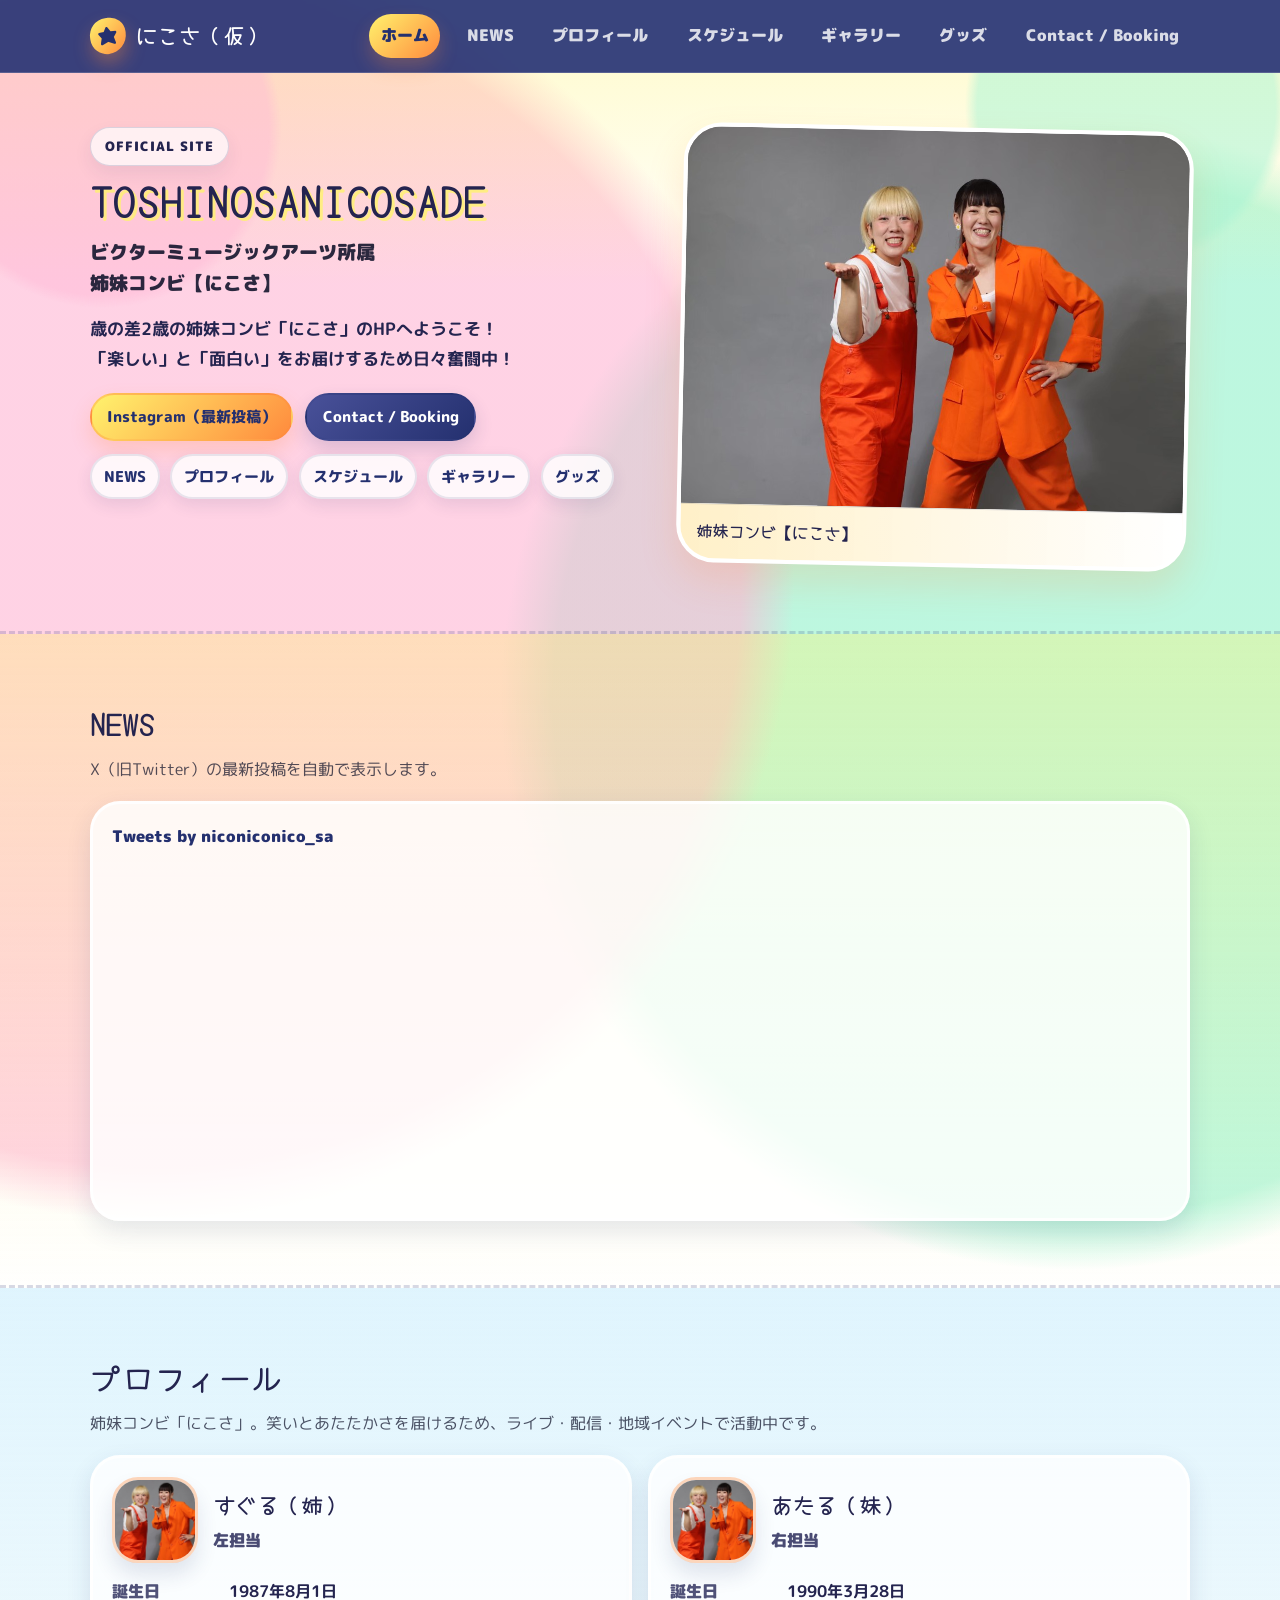
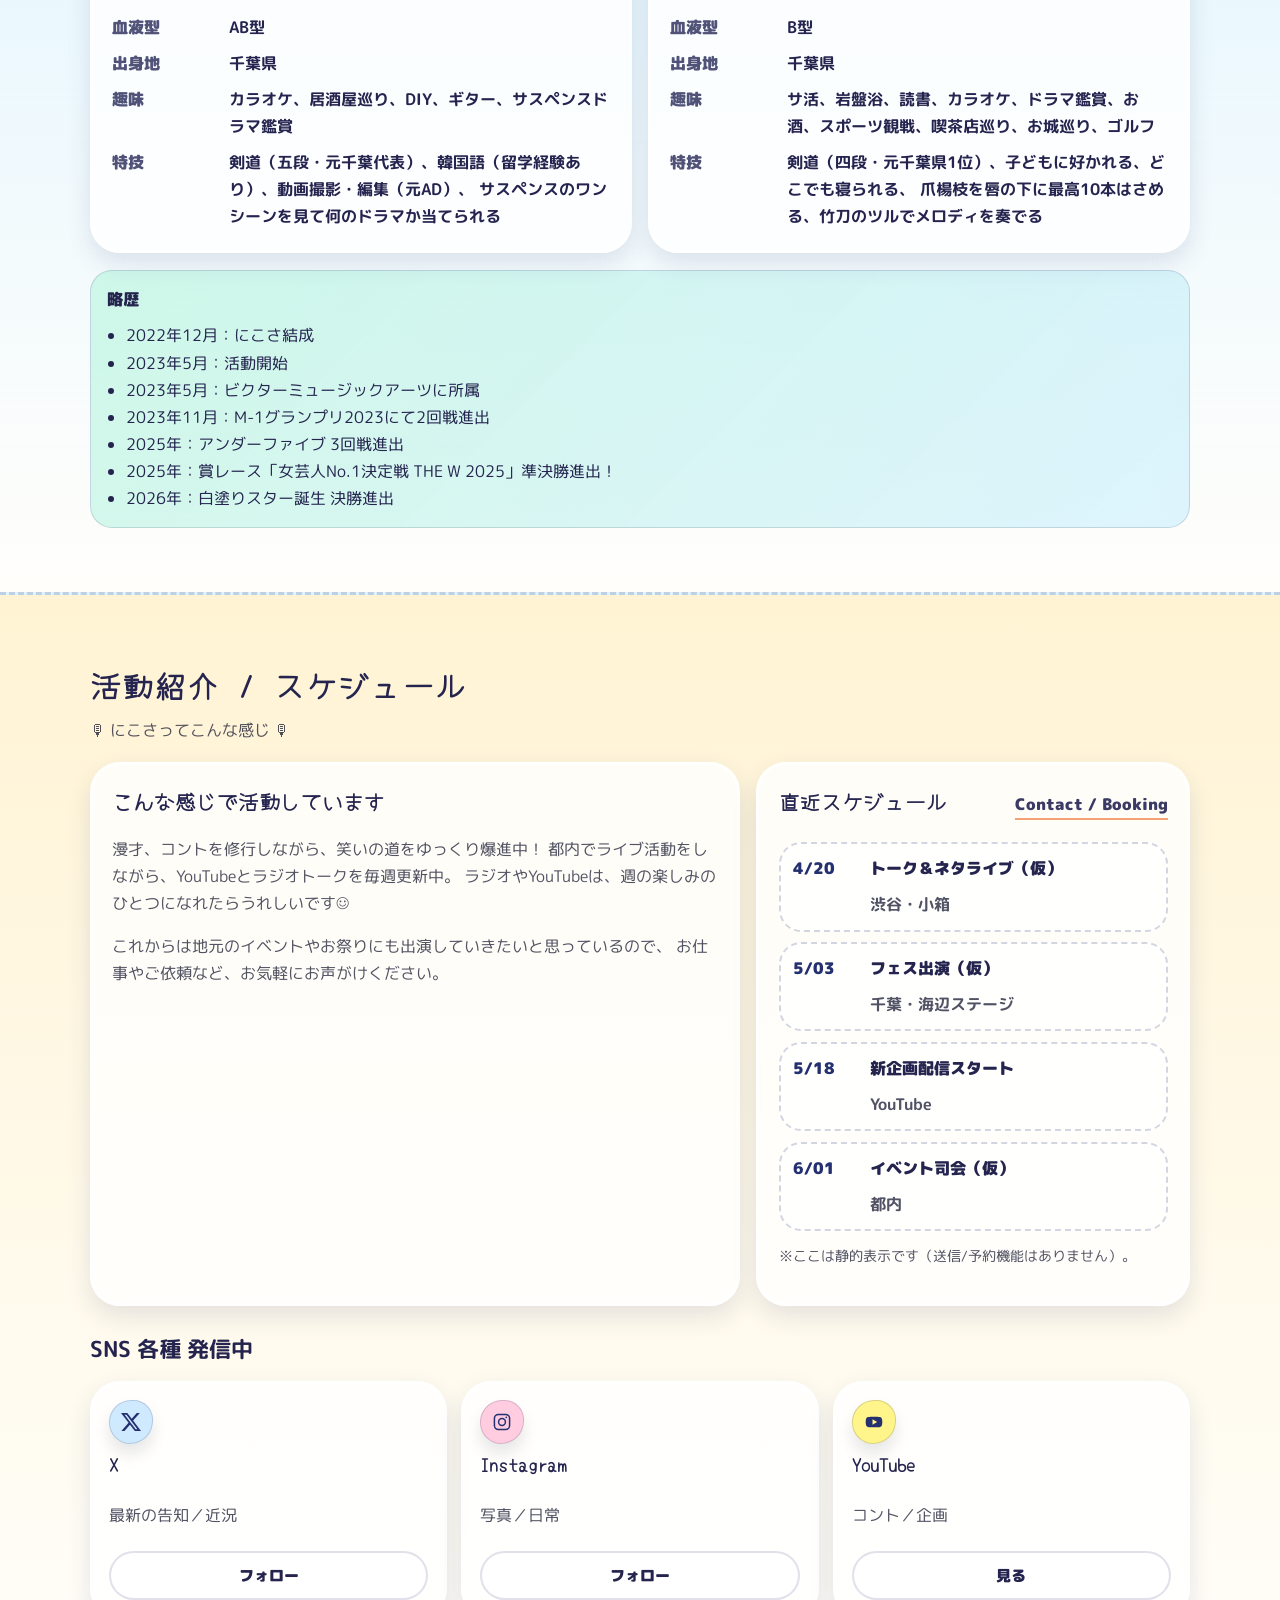
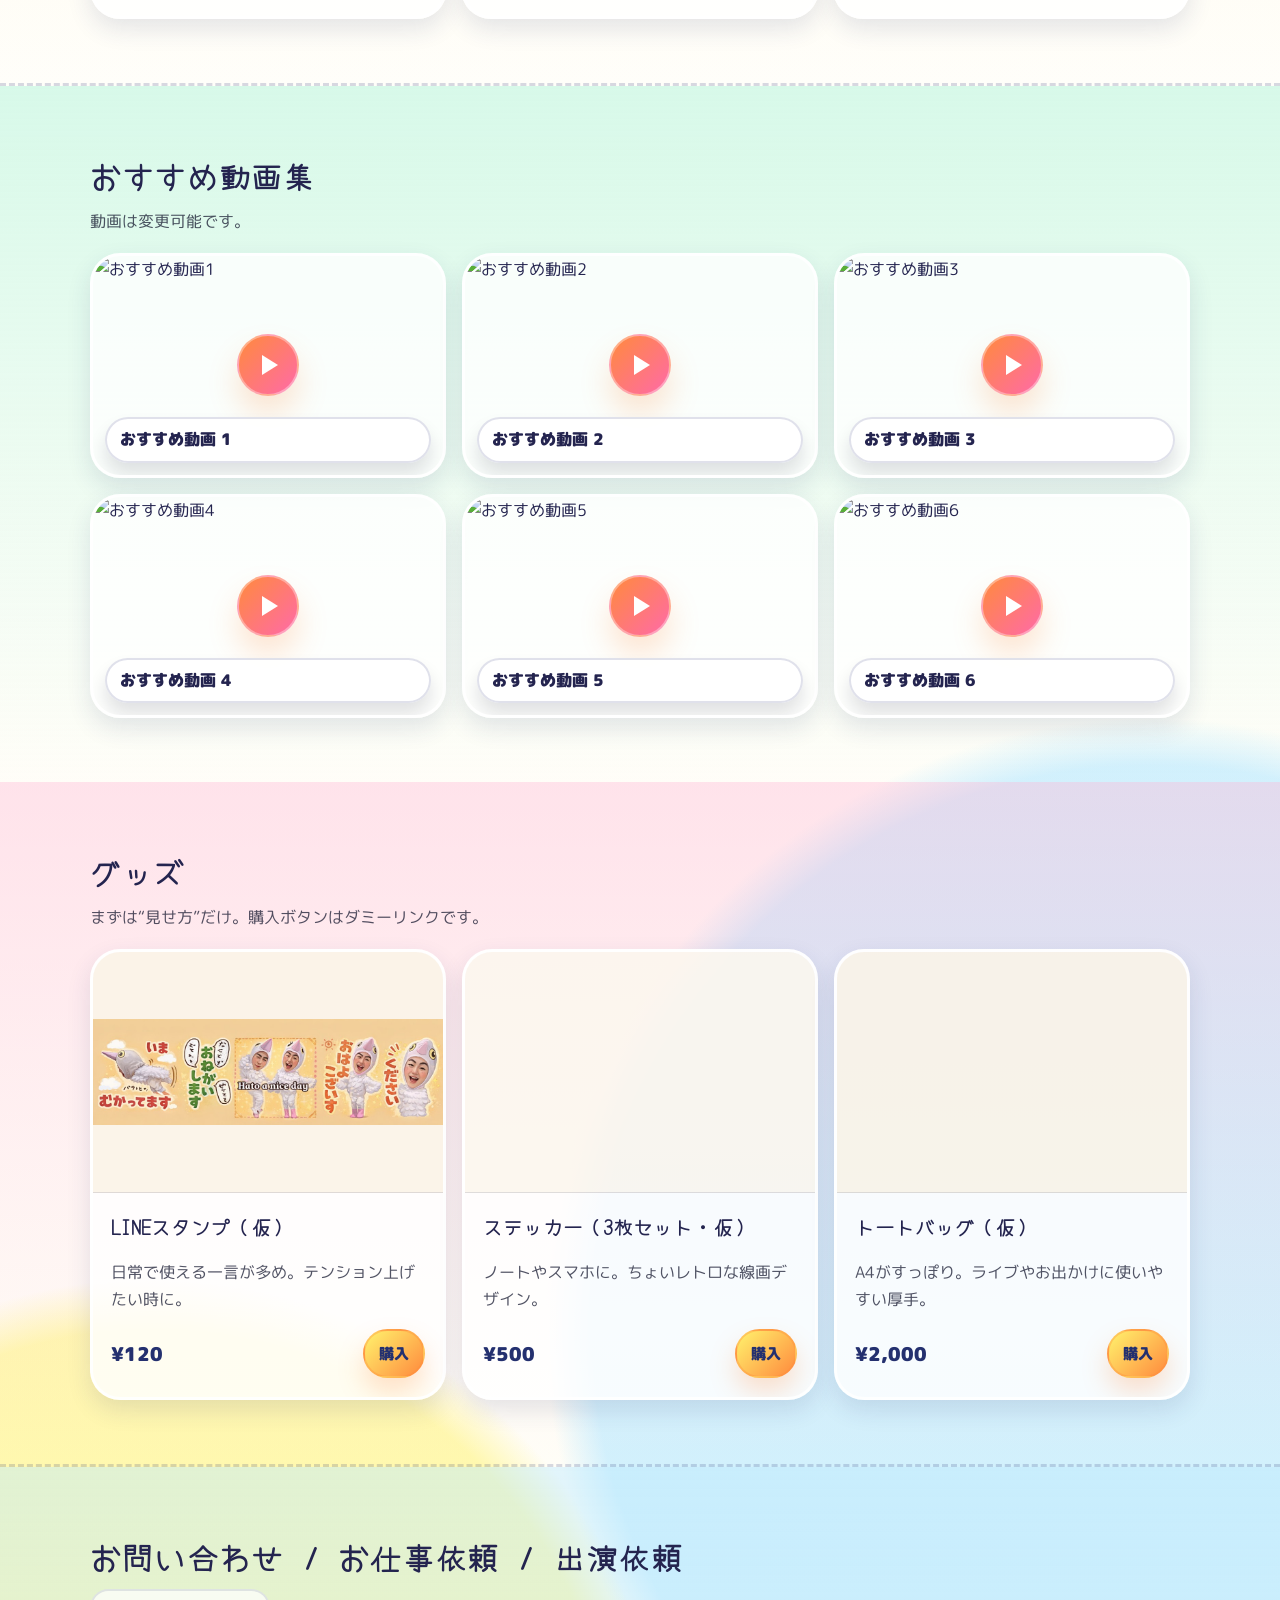
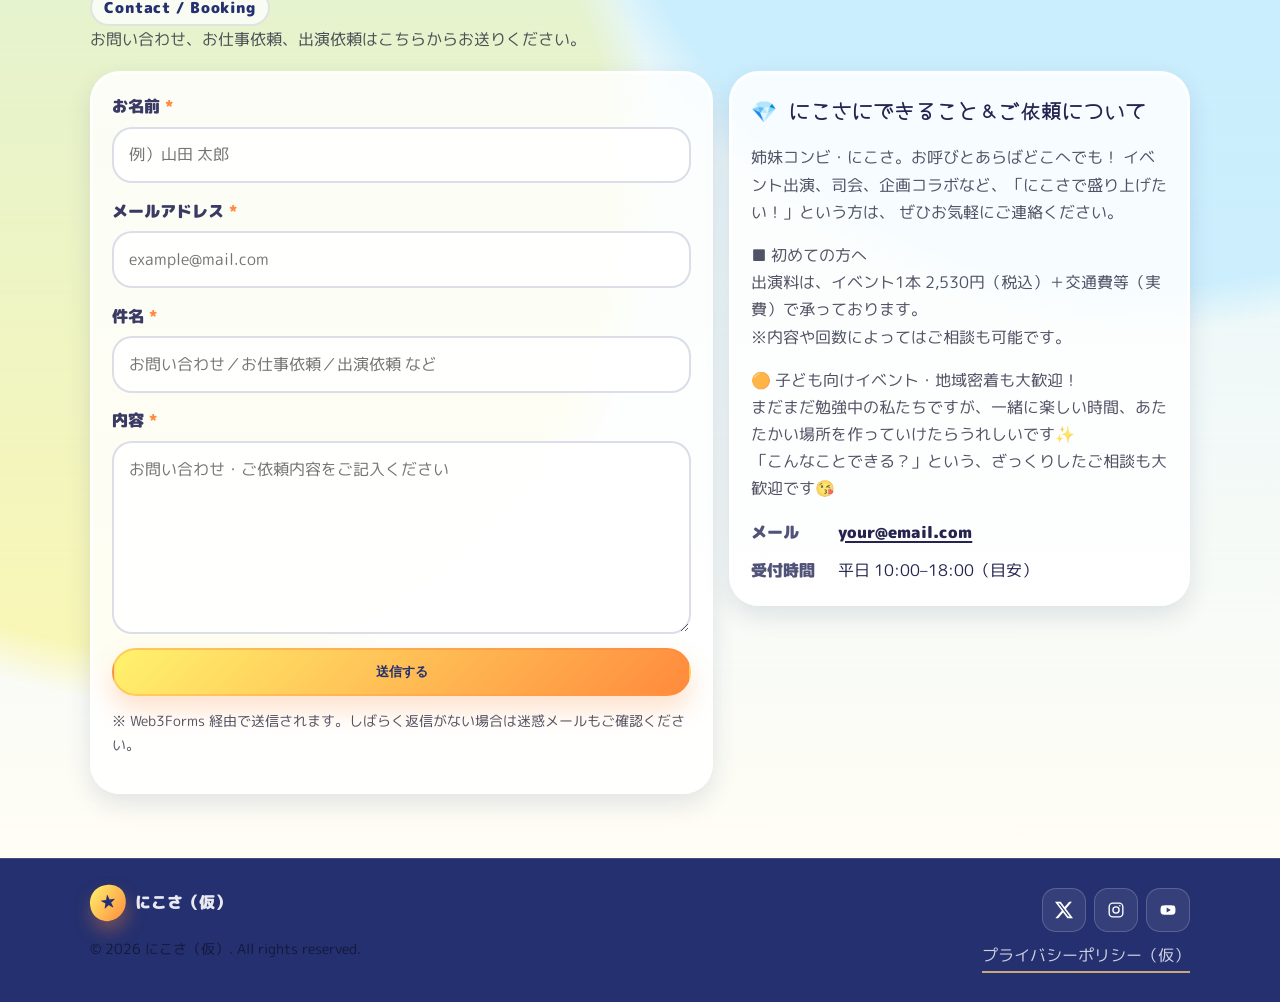
==== commit 2fc271ad: "X埋め込みURLにref_srcを追加 Co-authored-by: Cursor <cursoragent@cursor.com>" ====
--- a/index.html
+++ b/index.html
@@ -140,7 +140,7 @@
           <div class="news-card">
             <a
               class="twitter-timeline"
-              href="https://twitter.com/niconiconico_sa"
+              href="https://twitter.com/niconiconico_sa?ref_src=twsrc%5Etfw"
             >
               Tweets by niconiconico_sa
             </a>
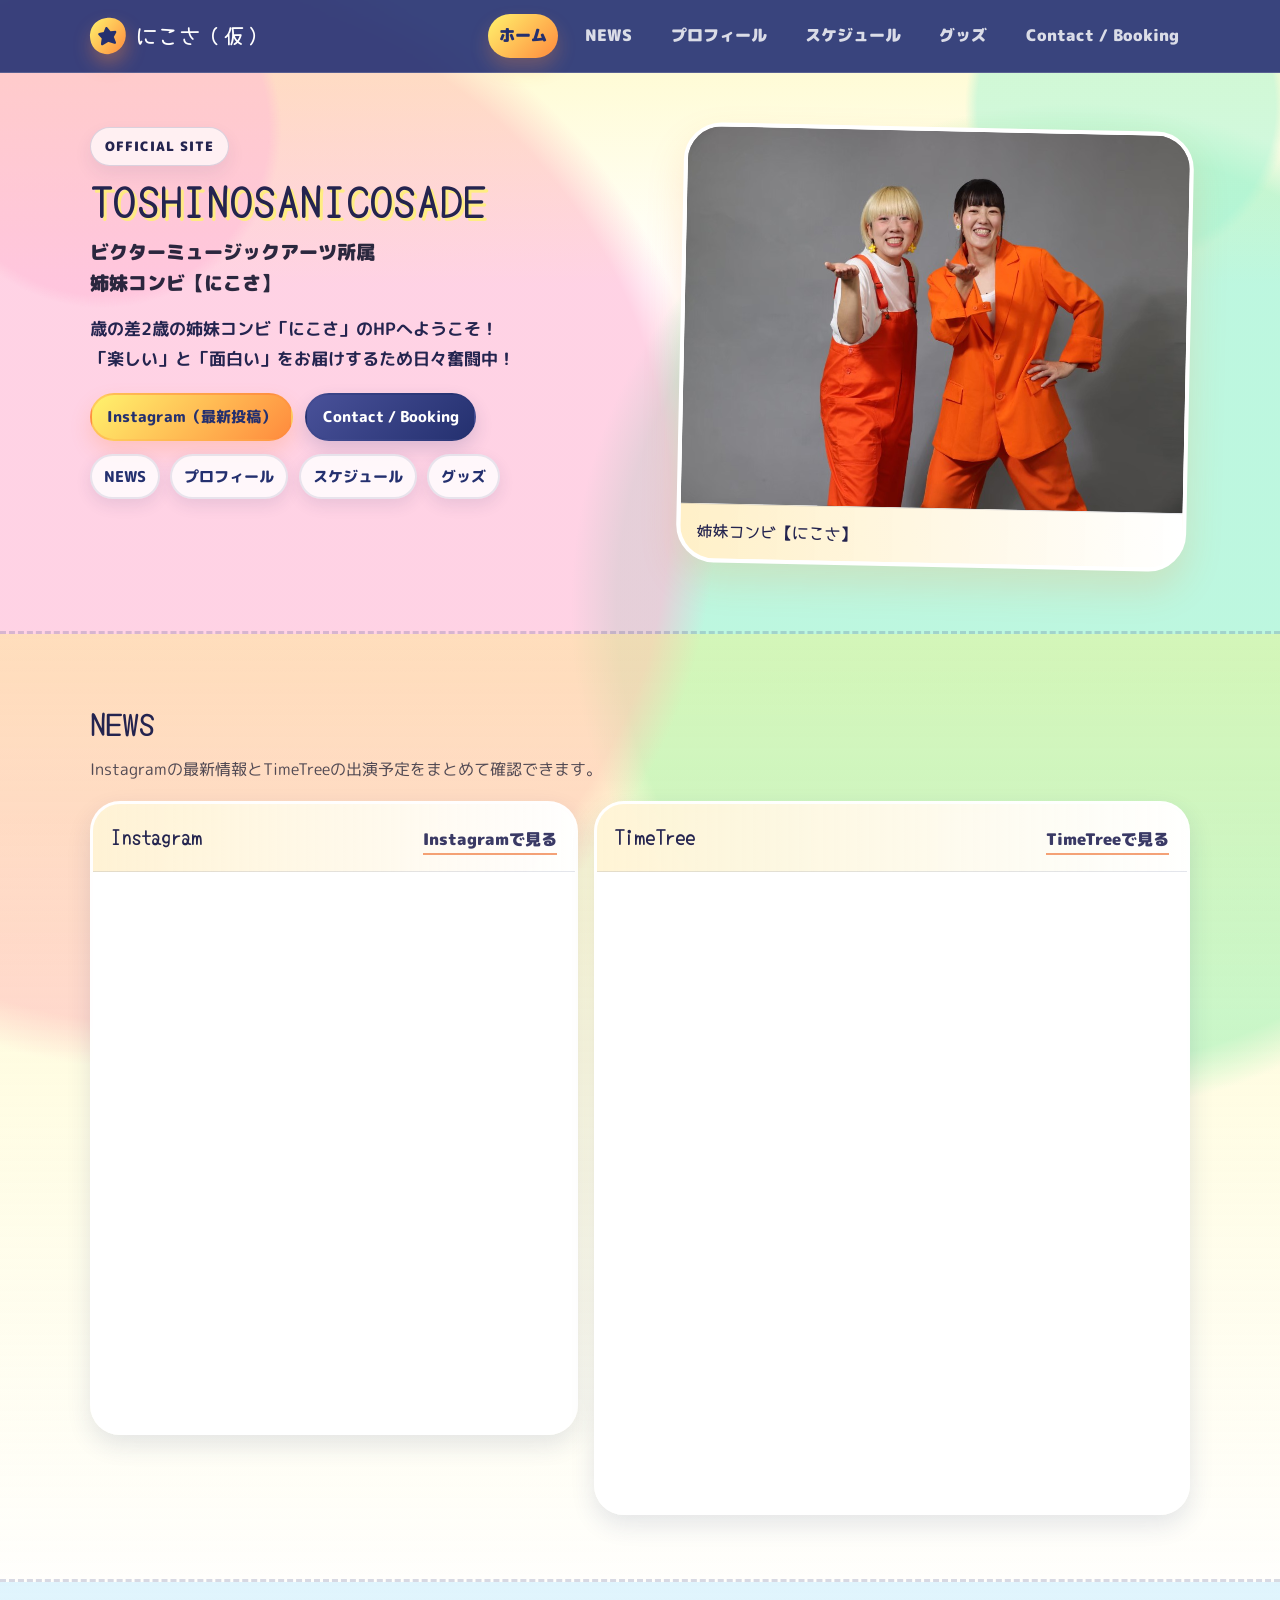
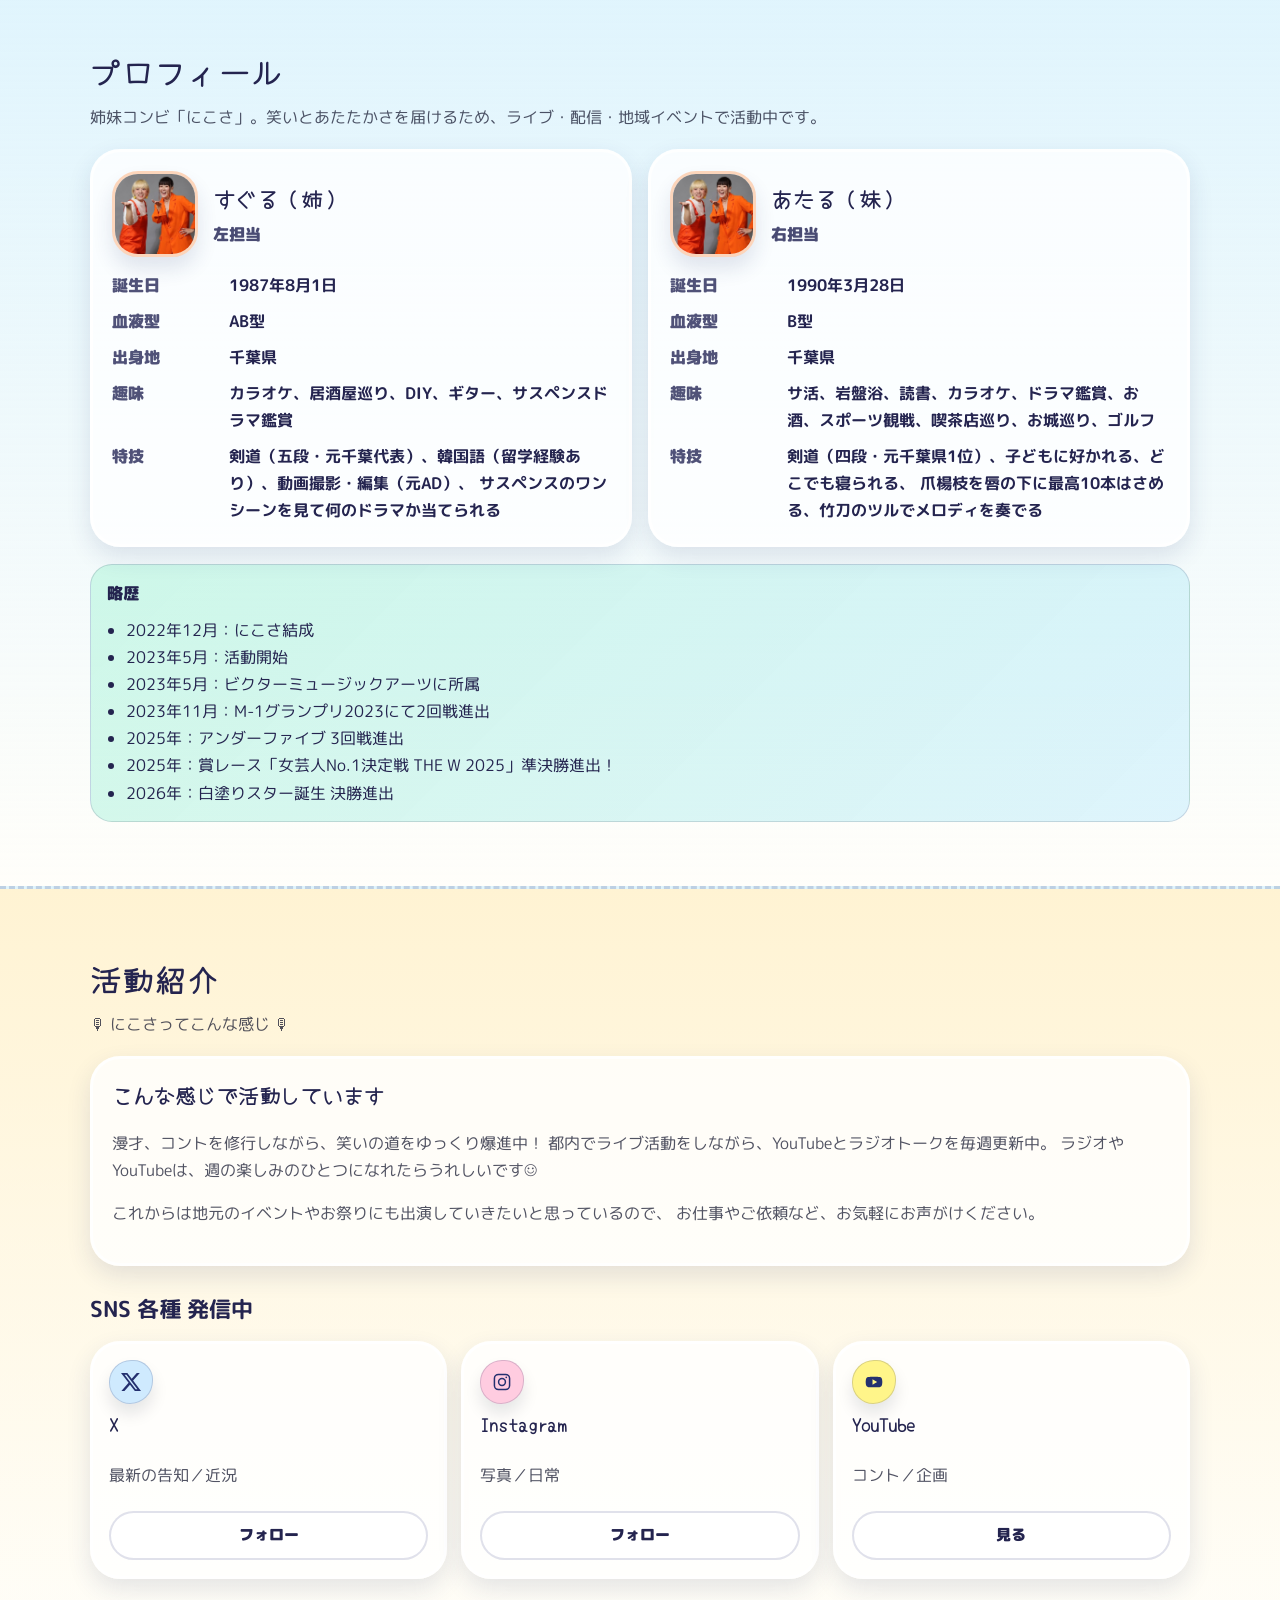
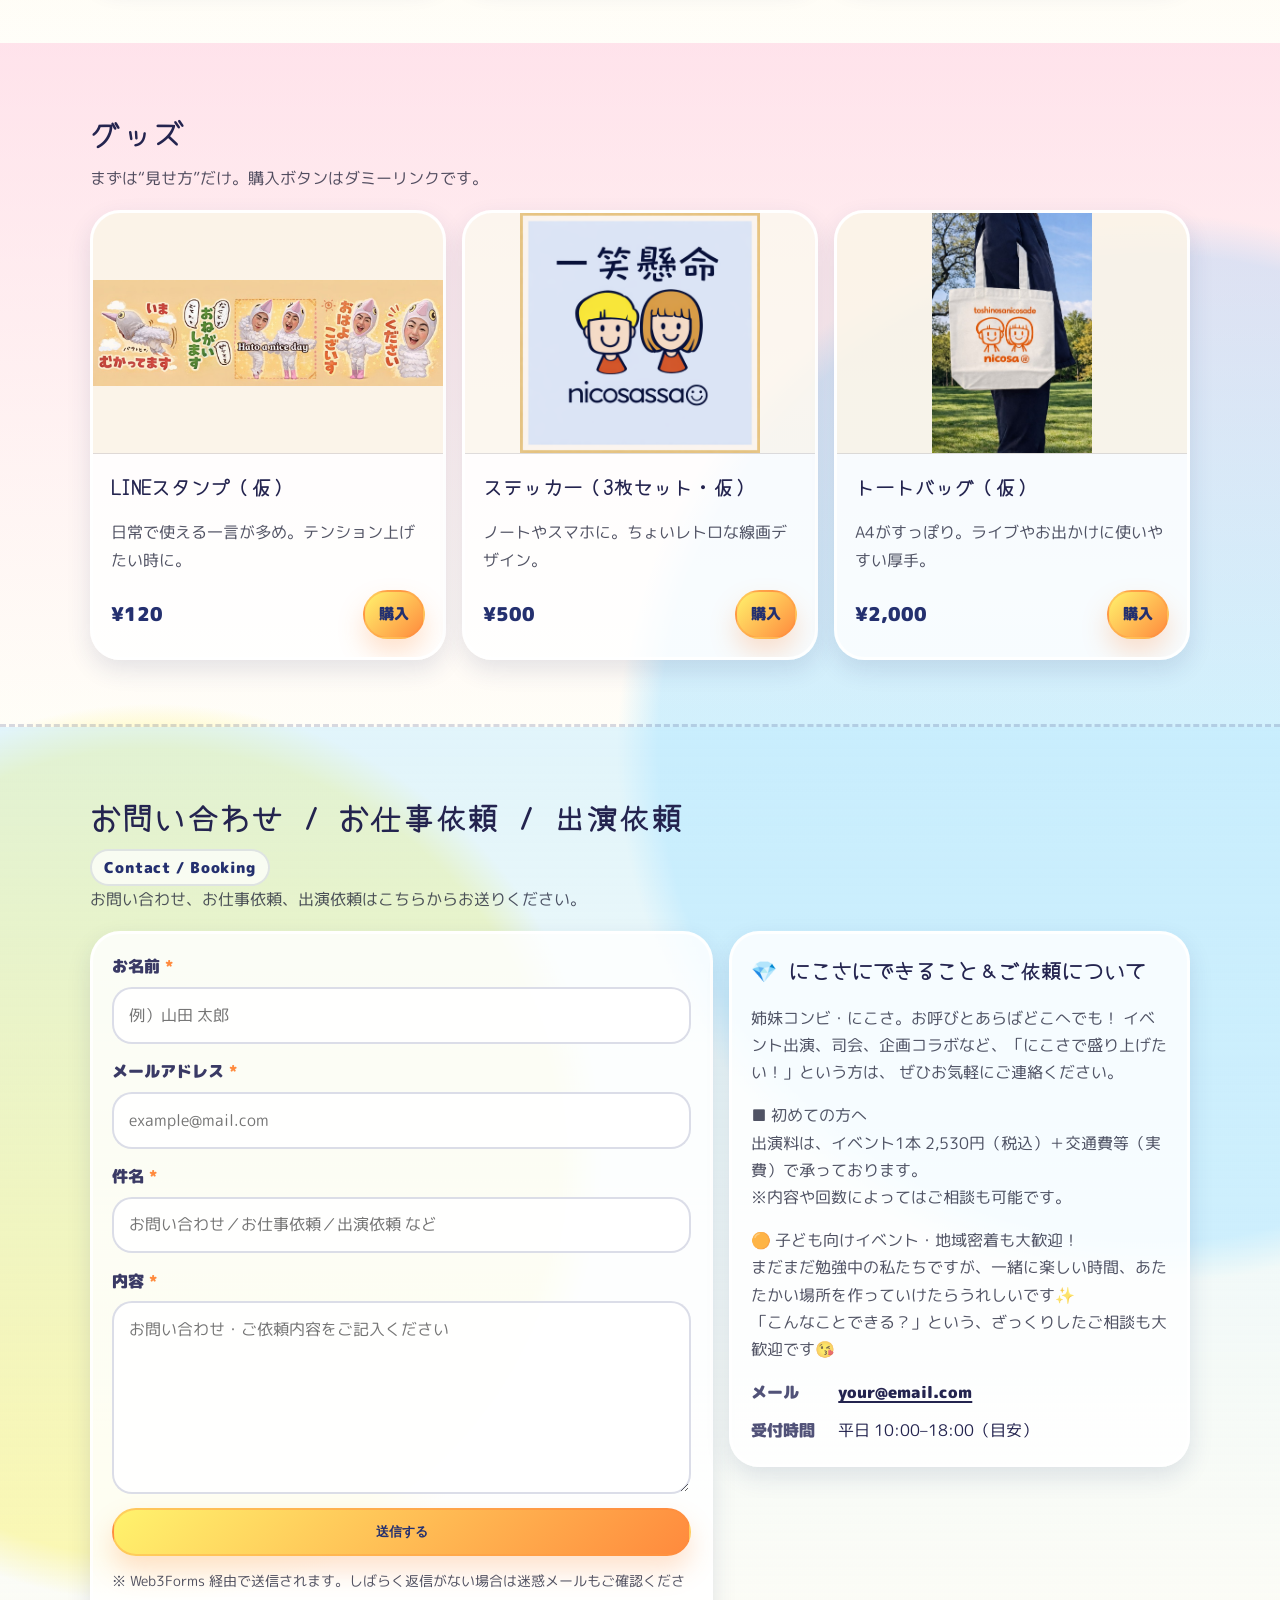
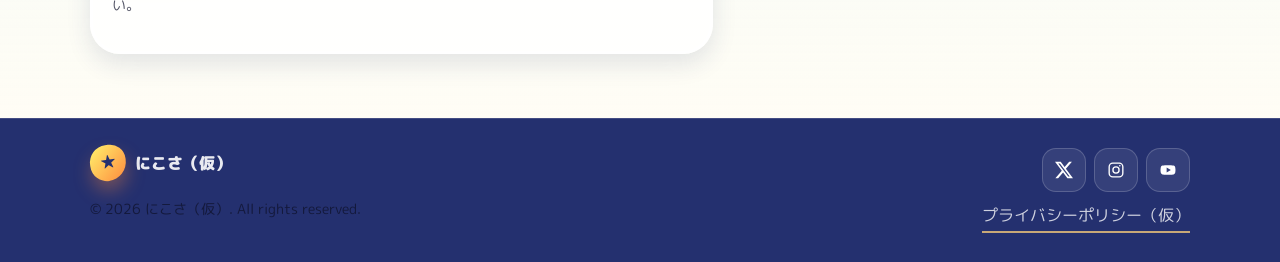
==== commit 5142e32d: "NEWSと不要セクションを整理 - NEWSをX埋め込みからInstagramとTimeTreeの埋め込みに変更 - 仮の直近スケジュール欄を削除し、予定確認はTimeTreeに集約 - おすすめ動画" ====
--- a/index.html
+++ b/index.html
@@ -14,8 +14,7 @@
       - キャッチコピー: #home の <h1>
       - 画像差し替え: data-replace="image" が付いた <img> の src / alt
       - SNSリンク: data-replace="link" が付いた <a> の href
-      - スケジュール: #schedule の <li> を追加/修正
-      - ギャラリー: #gallery の .video-card を追加/修正
+      - スケジュール: NEWS の TimeTree 埋め込みを更新
       - グッズ: #goods の .product-card を追加/修正
     -->
 
@@ -50,7 +49,6 @@
             <li><a href="#news" data-nav-link>NEWS</a></li>
             <li><a href="#profile" data-nav-link>プロフィール</a></li>
             <li><a href="#schedule" data-nav-link>スケジュール</a></li>
-            <li><a href="#gallery" data-nav-link>ギャラリー</a></li>
             <li><a href="#goods" data-nav-link>グッズ</a></li>
             <li><a href="#contact" data-nav-link>Contact / Booking</a></li>
           </ul>
@@ -91,7 +89,6 @@
               <a class="hero-subnav-link" href="#news">NEWS</a>
               <a class="hero-subnav-link" href="#profile">プロフィール</a>
               <a class="hero-subnav-link" href="#schedule">スケジュール</a>
-              <a class="hero-subnav-link" href="#gallery">ギャラリー</a>
               <a class="hero-subnav-link" href="#goods">グッズ</a>
             </nav>
           </div>
@@ -134,16 +131,40 @@
         <div class="container">
           <header class="section-head">
             <h2>NEWS</h2>
-            <p class="muted">X（旧Twitter）の最新投稿を自動で表示します。</p>
+            <p class="muted">Instagramの最新情報とTimeTreeの出演予定をまとめて確認できます。</p>
           </header>
 
-          <div class="news-card">
-            <a
-              class="twitter-timeline"
-              href="https://twitter.com/niconiconico_sa?ref_src=twsrc%5Etfw"
-            >
-              Tweets by niconiconico_sa
-            </a>
+          <div class="embed-grid">
+            <article class="embed-card">
+              <div class="embed-card-head">
+                <h3>Instagram</h3>
+                <a class="mini-link" href="https://instagram.com/niconiconico_sa" target="_blank" rel="noreferrer noopener">
+                  Instagramで見る
+                </a>
+              </div>
+              <iframe
+                class="embed-frame embed-frame-instagram"
+                src="https://www.instagram.com/niconiconico_sa/embed"
+                title="にこさ公式Instagram"
+                loading="lazy"
+                allowtransparency="true"
+              ></iframe>
+            </article>
+
+            <article class="embed-card">
+              <div class="embed-card-head">
+                <h3>TimeTree</h3>
+                <a class="mini-link" href="https://timetreeapp.com/public_calendars/nicosa_vic" target="_blank" rel="noreferrer noopener">
+                  TimeTreeで見る
+                </a>
+              </div>
+              <iframe
+                class="embed-frame embed-frame-timetree"
+                src="https://timetreeapp.com/public_calendars/nicosa_vic/embed"
+                title="にこさ公開カレンダー"
+                loading="lazy"
+              ></iframe>
+            </article>
           </div>
         </div>
       </section>
@@ -245,11 +266,11 @@
         </div>
       </section>
 
-      <!-- ===== ACTIVITIES + SCHEDULE ===== -->
+      <!-- ===== ACTIVITIES ===== -->
       <section id="schedule" class="section section-activity">
         <div class="container">
           <header class="section-head">
-            <h2>活動紹介 / スケジュール</h2>
+            <h2>活動紹介</h2>
             <p class="muted">
               🎙 にこさってこんな感じ 🎙
             </p>
@@ -269,36 +290,6 @@
               </p>
             </article>
 
-            <aside class="schedule-card" aria-label="今後の予定">
-              <div class="schedule-head">
-                <h3>直近スケジュール</h3>
-                <a class="mini-link" href="#contact">Contact / Booking</a>
-              </div>
-              <ol class="schedule-list">
-                <!-- TODO: 日付/内容/場所を差し替え。行を増やしてOK -->
-                <li>
-                  <span class="date">4/20</span>
-                  <span class="title">トーク＆ネタライブ（仮）</span>
-                  <span class="place">渋谷・小箱</span>
-                </li>
-                <li>
-                  <span class="date">5/03</span>
-                  <span class="title">フェス出演（仮）</span>
-                  <span class="place">千葉・海辺ステージ</span>
-                </li>
-                <li>
-                  <span class="date">5/18</span>
-                  <span class="title">新企画配信スタート</span>
-                  <span class="place">YouTube</span>
-                </li>
-                <li>
-                  <span class="date">6/01</span>
-                  <span class="title">イベント司会（仮）</span>
-                  <span class="place">都内</span>
-                </li>
-              </ol>
-              <p class="tiny muted">※ここは静的表示です（送信/予約機能はありません）。</p>
-            </aside>
           </div>
 
           <!-- ===== SNS ===== -->
@@ -367,128 +358,6 @@
                 </a>
               </article>
             </div>
-          </div>
-        </div>
-      </section>
-
-      <!-- ===== GALLERY ===== -->
-      <section id="gallery" class="section section-gallery">
-        <div class="container">
-          <header class="section-head">
-            <h2>おすすめ動画集</h2>
-            <p class="muted">動画は変更可能です。</p>
-          </header>
-
-          <div class="video-grid">
-            <!-- TODO: 6枚のサムネを差し替え（img src） -->
-            <article class="video-card">
-              <a
-                class="video-thumb"
-                href="https://www.youtube.com/watch?v=oShhZ0P8gn0"
-                data-replace="link"
-                target="_blank"
-                rel="noreferrer noopener"
-              >
-                <img
-                  data-replace="image"
-                  src="https://i.ytimg.com/vi/oShhZ0P8gn0/hqdefault.jpg"
-                  alt="おすすめ動画1"
-                  loading="lazy"
-                />
-                <span class="play" aria-hidden="true"></span>
-                <span class="video-label">おすすめ動画 1</span>
-              </a>
-            </article>
-            <article class="video-card">
-              <a
-                class="video-thumb"
-                href="https://www.youtube.com/watch?v=MiUZDD9gP54"
-                data-replace="link"
-                target="_blank"
-                rel="noreferrer noopener"
-              >
-                <img
-                  data-replace="image"
-                  src="https://i.ytimg.com/vi/MiUZDD9gP54/hqdefault.jpg"
-                  alt="おすすめ動画2"
-                  loading="lazy"
-                />
-                <span class="play" aria-hidden="true"></span>
-                <span class="video-label">おすすめ動画 2</span>
-              </a>
-            </article>
-            <article class="video-card">
-              <a
-                class="video-thumb"
-                href="https://www.youtube.com/watch?v=a5BzIyqk2bA"
-                data-replace="link"
-                target="_blank"
-                rel="noreferrer noopener"
-              >
-                <img
-                  data-replace="image"
-                  src="https://i.ytimg.com/vi/a5BzIyqk2bA/hqdefault.jpg"
-                  alt="おすすめ動画3"
-                  loading="lazy"
-                />
-                <span class="play" aria-hidden="true"></span>
-                <span class="video-label">おすすめ動画 3</span>
-              </a>
-            </article>
-            <article class="video-card">
-              <a
-                class="video-thumb"
-                href="https://www.youtube.com/watch?v=LLPR0Py2a8E"
-                data-replace="link"
-                target="_blank"
-                rel="noreferrer noopener"
-              >
-                <img
-                  data-replace="image"
-                  src="https://i.ytimg.com/vi/LLPR0Py2a8E/hqdefault.jpg"
-                  alt="おすすめ動画4"
-                  loading="lazy"
-                />
-                <span class="play" aria-hidden="true"></span>
-                <span class="video-label">おすすめ動画 4</span>
-              </a>
-            </article>
-            <article class="video-card">
-              <a
-                class="video-thumb"
-                href="https://www.youtube.com/watch?v=mw1y_QBXgK4"
-                data-replace="link"
-                target="_blank"
-                rel="noreferrer noopener"
-              >
-                <img
-                  data-replace="image"
-                  src="https://i.ytimg.com/vi/mw1y_QBXgK4/hqdefault.jpg"
-                  alt="おすすめ動画5"
-                  loading="lazy"
-                />
-                <span class="play" aria-hidden="true"></span>
-                <span class="video-label">おすすめ動画 5</span>
-              </a>
-            </article>
-            <article class="video-card">
-              <a
-                class="video-thumb"
-                href="https://www.youtube.com/watch?v=9SZiz2B80Xc"
-                data-replace="link"
-                target="_blank"
-                rel="noreferrer noopener"
-              >
-                <img
-                  data-replace="image"
-                  src="https://i.ytimg.com/vi/9SZiz2B80Xc/hqdefault.jpg"
-                  alt="おすすめ動画6"
-                  loading="lazy"
-                />
-                <span class="play" aria-hidden="true"></span>
-                <span class="video-label">おすすめ動画 6</span>
-              </a>
-            </article>
           </div>
         </div>
       </section>
@@ -773,7 +642,6 @@
     <div class="backdrop" data-backdrop hidden></div>
 
     <script src="./script.js" defer></script>
-    <script async src="https://platform.twitter.com/widgets.js" charset="utf-8"></script>
   </body>
 </html>
 
--- a/style.css
+++ b/style.css
@@ -117,7 +117,6 @@
 #news,
 #profile,
 #schedule,
-#gallery,
 #goods,
 #contact {
   scroll-margin-top: calc(var(--header-h) + 12px);
@@ -506,9 +505,15 @@
   border-top: 3px dashed rgba(36, 48, 111, 0.18);
 }
 
-.news-card {
+.embed-grid {
   margin-top: 1.1rem;
-  min-height: 420px;
+  display: grid;
+  grid-template-columns: 0.9fr 1.1fr;
+  gap: 1rem;
+  align-items: start;
+}
+
+.embed-card {
   overflow: hidden;
   background: rgba(255, 255, 255, 0.82);
   border: 3px solid rgba(255, 255, 255, 0.86);
@@ -516,12 +521,36 @@
   box-shadow: var(--shadow-soft);
 }
 
-.news-card .twitter-timeline {
+.embed-card-head {
+  display: flex;
+  justify-content: space-between;
+  align-items: baseline;
+  gap: 0.8rem;
+  padding: 1rem 1.1rem;
+  background: linear-gradient(90deg, rgba(255, 240, 200, 0.72), rgba(255, 255, 255, 0.92));
+  border-bottom: 1px solid rgba(36, 48, 111, 0.12);
+}
+
+.embed-card-head h3 {
+  margin: 0;
+  font-family: "Yomogi", "M PLUS Rounded 1c", sans-serif;
+  font-weight: 900;
+  font-size: 1.25rem;
+}
+
+.embed-frame {
   display: block;
-  padding: 1.2rem;
-  color: var(--navy);
-  font-weight: 900;
-  text-decoration: none;
+  width: 100%;
+  border: 0;
+  background: #fff;
+}
+
+.embed-frame-instagram {
+  min-height: 560px;
+}
+
+.embed-frame-timetree {
+  min-height: 640px;
 }
 
 /* ===== Buttons ===== */
@@ -650,9 +679,6 @@
 }
 
 .activity-layout {
-  display: grid;
-  grid-template-columns: 1.2fr 0.8fr;
-  gap: 1rem;
   margin-top: 1.1rem;
 }
 
@@ -804,85 +830,6 @@
 }
 .sns-yt .sns-icon {
   background: rgba(255, 243, 109, 0.8);
-}
-
-/* ===== Gallery ===== */
-.section-gallery {
-  background: linear-gradient(180deg, rgba(167, 244, 213, 0.45), rgba(255, 255, 255, 0));
-  border-top: 3px dashed rgba(36, 48, 111, 0.18);
-}
-
-.video-grid {
-  margin-top: 1.1rem;
-  display: grid;
-  grid-template-columns: repeat(3, 1fr);
-  gap: 1rem;
-}
-
-.video-card {
-  background: rgba(255, 255, 255, 0.78);
-  border: 3px solid rgba(255, 255, 255, 0.82);
-  border-radius: var(--radius);
-  overflow: hidden;
-  box-shadow: var(--shadow-soft);
-}
-
-.video-thumb {
-  position: relative;
-  display: block;
-  text-decoration: none;
-  color: inherit;
-}
-
-.video-thumb img {
-  width: 100%;
-  aspect-ratio: 16 / 10;
-  object-fit: cover;
-}
-
-.video-label {
-  position: absolute;
-  left: 12px;
-  right: 12px;
-  bottom: 12px;
-  background: rgba(255, 255, 255, 0.9);
-  border: 2px solid rgba(36, 48, 111, 0.14);
-  border-radius: 999px;
-  padding: 0.45rem 0.8rem;
-  font-weight: 1000;
-  box-shadow: 0 12px 18px rgba(14, 16, 40, 0.12);
-}
-
-.play {
-  position: absolute;
-  inset: 0;
-  display: grid;
-  place-items: center;
-}
-
-.play::before {
-  content: "";
-  width: 62px;
-  height: 62px;
-  border-radius: 999px;
-  background: linear-gradient(135deg, var(--orange), #ff6aa8);
-  box-shadow: 0 18px 30px rgba(255, 138, 61, 0.22);
-  border: 2px solid rgba(255, 255, 255, 0.35);
-}
-
-.play::after {
-  content: "";
-  position: absolute;
-  width: 0;
-  height: 0;
-  border-left: 16px solid #fff;
-  border-top: 10px solid transparent;
-  border-bottom: 10px solid transparent;
-  transform: translateX(2px);
-}
-
-.video-thumb:hover .play::before {
-  filter: brightness(1.05);
 }
 
 /* ===== Goods ===== */
@@ -1282,12 +1229,12 @@
     grid-template-columns: 1fr;
   }
 
+  .embed-grid {
+    grid-template-columns: 1fr;
+  }
+
   .sns-grid {
     grid-template-columns: repeat(3, 1fr);
-  }
-
-  .video-grid {
-    grid-template-columns: repeat(2, 1fr);
   }
 
   .product-grid {
@@ -1308,16 +1255,22 @@
     grid-template-columns: 1fr;
   }
 
-  .video-grid {
-    grid-template-columns: 1fr;
-  }
-
   .product-grid {
     grid-template-columns: 1fr;
   }
 
   .sns-grid {
     grid-template-columns: 1fr;
+  }
+
+  .embed-card-head {
+    align-items: flex-start;
+    flex-direction: column;
+  }
+
+  .embed-frame-instagram,
+  .embed-frame-timetree {
+    min-height: 520px;
   }
 
   /* Hamburger */
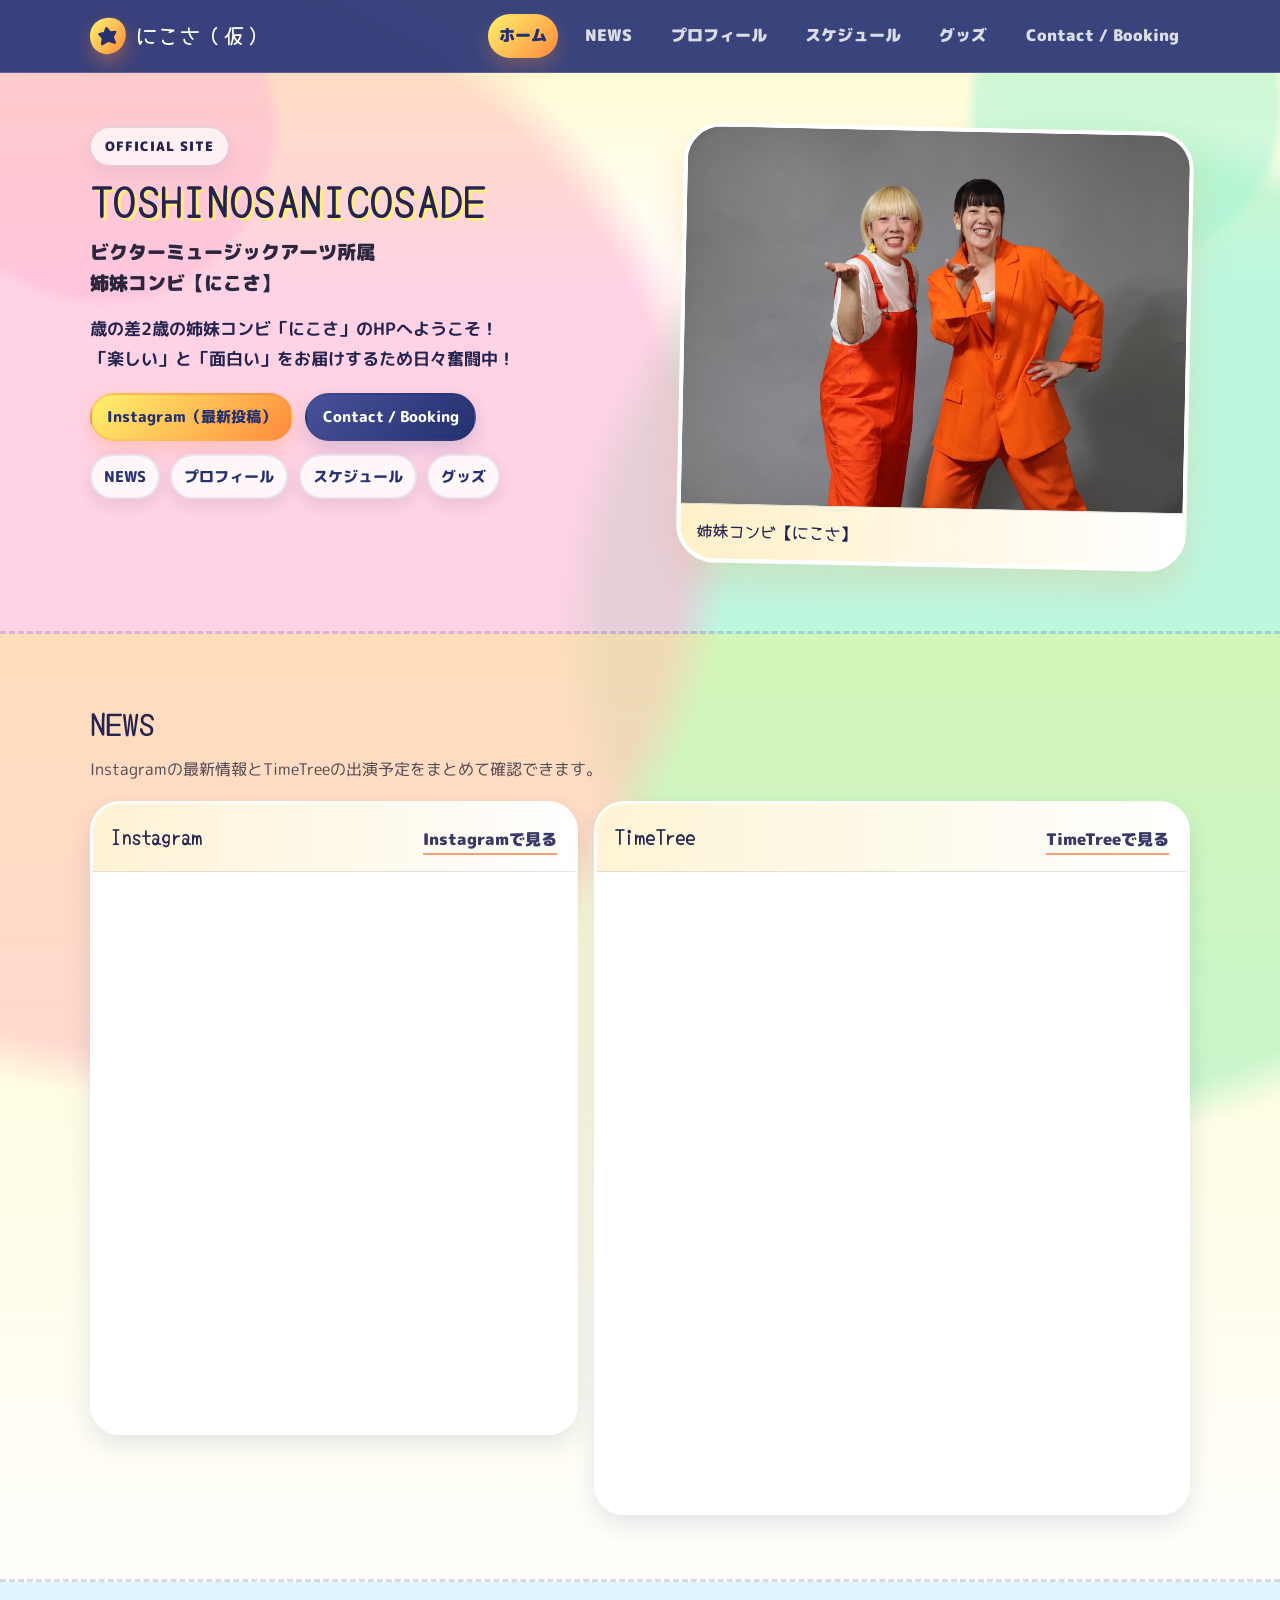
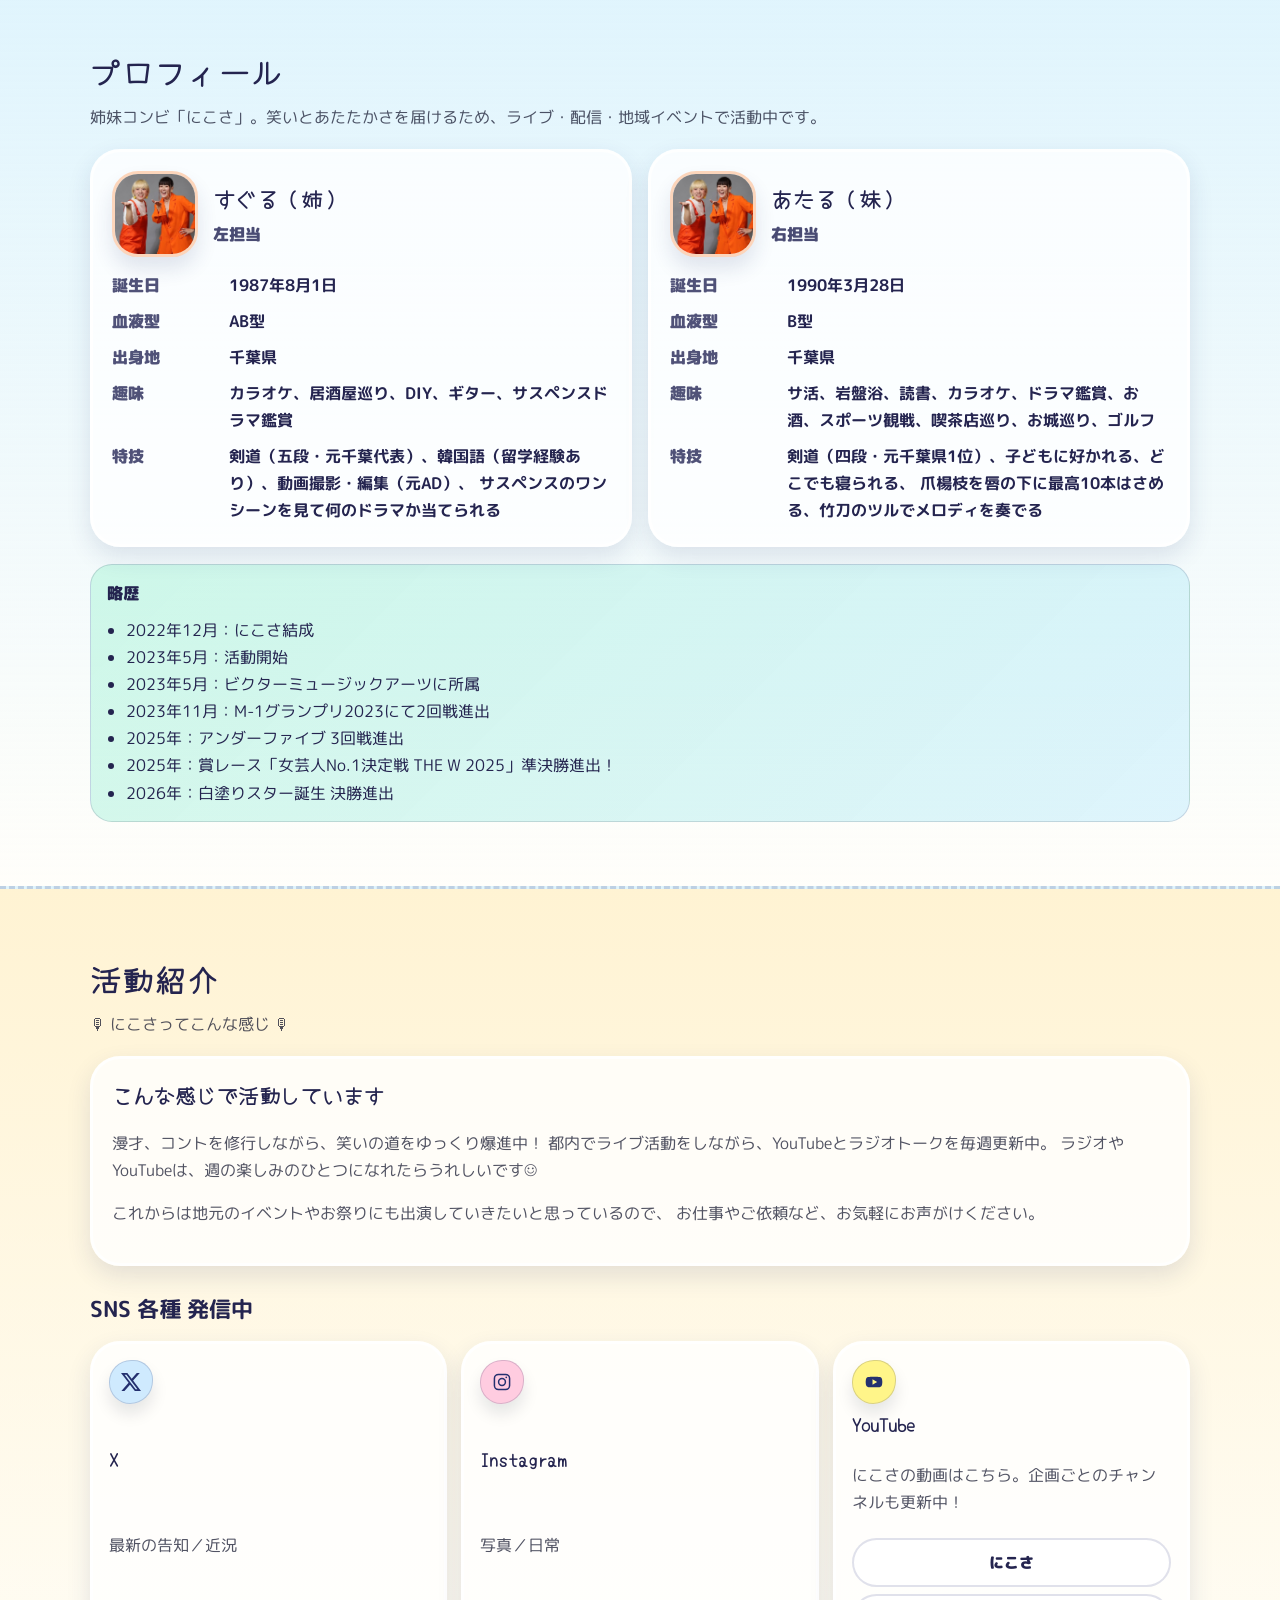
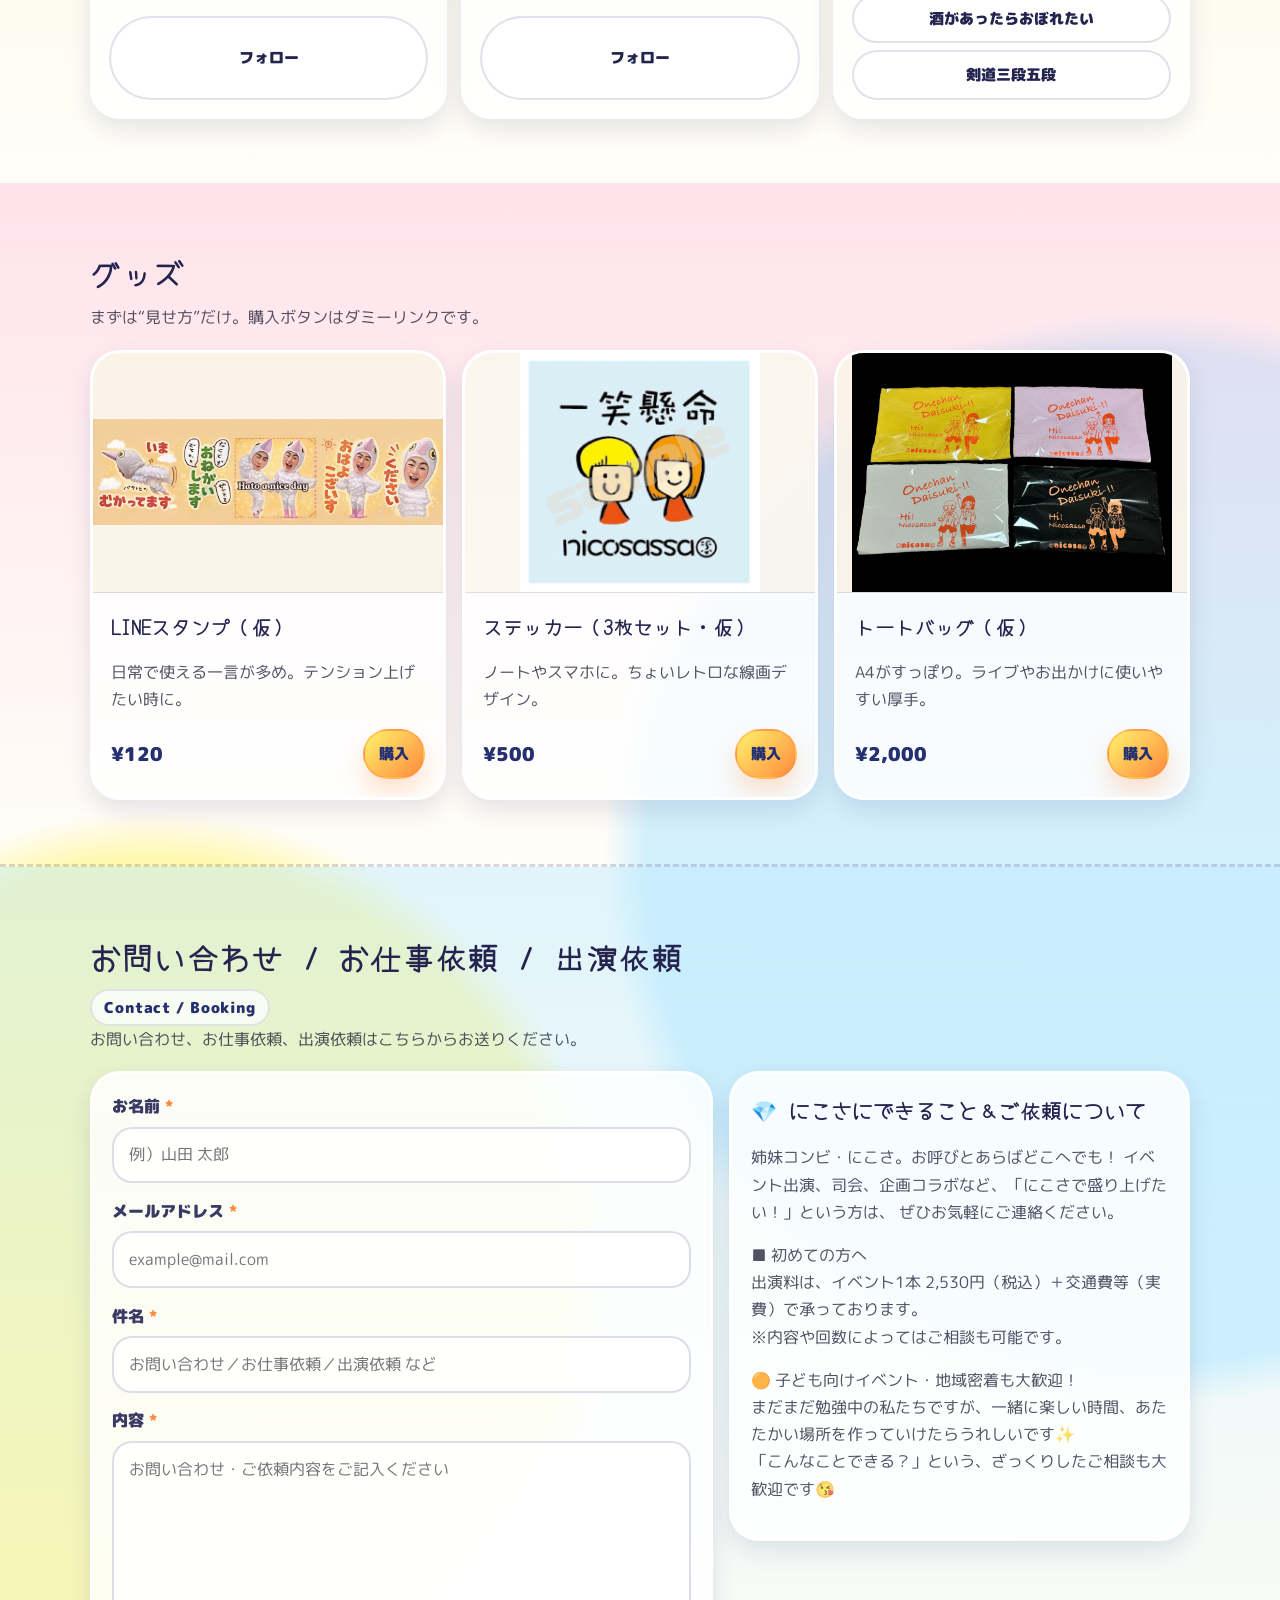
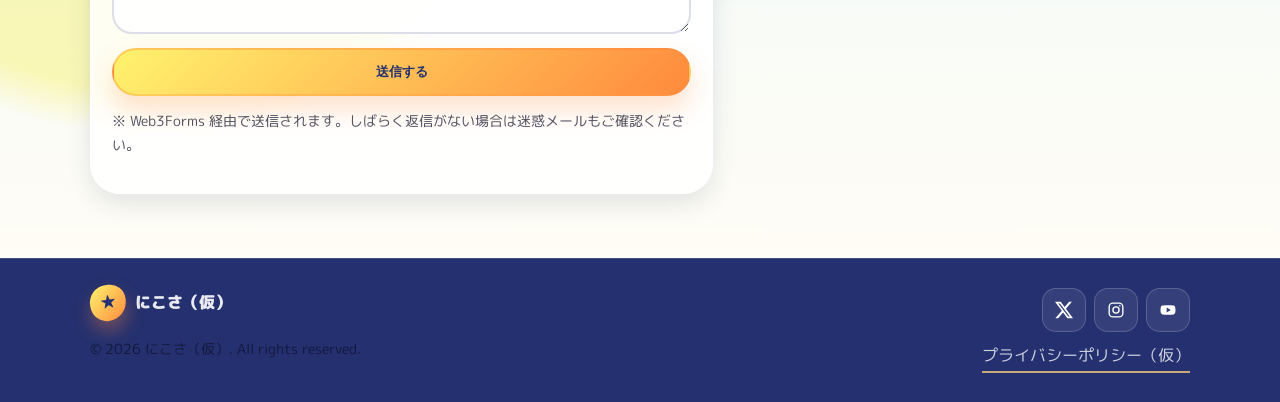
==== commit f21e7d5c: "グッズ画像とYouTubeリンクを更新 ステッカーとトートバッグを正式素材に差し替え、購入導線とYouTubeチャンネル案内を実運用に近い形へ整えます。  Co-authored-by: Cursor" ====
--- a/index.html
+++ b/index.html
@@ -346,16 +346,36 @@
                   </svg>
                 </div>
                 <h4>YouTube</h4>
-                <p class="muted">コント／企画</p>
-                <a
-                  class="btn btn-small"
-                  href="https://www.youtube.com/@niconiconicosassa"
-                  data-replace="link"
-                  target="_blank"
-                  rel="noreferrer noopener"
-                >
-                  見る
-                </a>
+                <p class="muted">にこさの動画はこちら。企画ごとのチャンネルも更新中！</p>
+                <div class="sns-link-list" aria-label="YouTubeチャンネル一覧">
+                  <a
+                    class="btn btn-small"
+                    href="https://www.youtube.com/@niconiconicosassa/featured"
+                    data-replace="link"
+                    target="_blank"
+                    rel="noreferrer noopener"
+                  >
+                    にこさ
+                  </a>
+                  <a
+                    class="btn btn-small"
+                    href="https://www.youtube.com/@%E9%85%92%E3%81%8C%E3%81%82%E3%81%A3%E3%81%9F%E3%82%89%E3%81%8A%E3%81%BC%E3%82%8C%E3%81%9F%E3%81%84"
+                    data-replace="link"
+                    target="_blank"
+                    rel="noreferrer noopener"
+                  >
+                    酒があったらおぼれたい
+                  </a>
+                  <a
+                    class="btn btn-small"
+                    href="https://www.youtube.com/@%E5%89%A3%E9%81%93%E4%B8%89%E6%AE%B5%E4%BA%94%E6%AE%B5"
+                    data-replace="link"
+                    target="_blank"
+                    rel="noreferrer noopener"
+                  >
+                    剣道三段五段
+                  </a>
+                </div>
               </article>
             </div>
           </div>
@@ -415,16 +435,16 @@
             </article>
 
             <article class="product-card">
-              <!-- ステッカー：3柄を順番にフェード（画像差し替えは ./assets/sticker-1..3.png） -->
+              <!-- ステッカー：4柄を順番にフェード -->
               <div
                 class="product-img sticker-rotator"
                 role="img"
-                aria-label="オリジナルステッカー3種の見本"
+                aria-label="オリジナルステッカー4種の見本"
               >
                 <img
                   class="sticker-img sticker-img--a"
                   data-replace="image"
-                  src="./assets/sticker-1.png"
+                  src="./assets/sticker-official-1.png"
                   alt=""
                   width="720"
                   height="520"
@@ -434,7 +454,7 @@
                 <img
                   class="sticker-img sticker-img--b"
                   data-replace="image"
-                  src="./assets/sticker-2.png"
+                  src="./assets/sticker-official-2.png"
                   alt=""
                   width="720"
                   height="520"
@@ -444,7 +464,17 @@
                 <img
                   class="sticker-img sticker-img--c"
                   data-replace="image"
-                  src="./assets/sticker-3.png"
+                  src="./assets/sticker-official-3.png"
+                  alt=""
+                  width="720"
+                  height="520"
+                  loading="lazy"
+                  decoding="async"
+                />
+                <img
+                  class="sticker-img sticker-img--d"
+                  data-replace="image"
+                  src="./assets/sticker-official-4.png"
                   alt=""
                   width="720"
                   height="520"
@@ -457,7 +487,7 @@
                 <p class="muted">ノートやスマホに。ちょいレトロな線画デザイン。</p>
                 <div class="price-row">
                   <span class="price">¥500</span>
-                  <a class="btn btn-small btn-primary" href="https://example.com" data-replace="link" target="_blank" rel="noreferrer noopener">
+                  <a class="btn btn-small btn-primary" href="https://nicosa.booth.pm/?_gl=1*vxylnz*_ga*MTg3OTg5Nzg4NS4xNzc3MzcyMDAw*_ga_RWT2QKJLDC*czE3NzczNzE5OTkkbzEkZzEkdDE3NzczNzI5NzEkajM1JGwwJGgw" data-replace="link" target="_blank" rel="noreferrer noopener">
                     購入
                   </a>
                 </div>
@@ -465,16 +495,16 @@
             </article>
 
             <article class="product-card">
-              <!-- トートバッグ：2カットを交互フェード（画像は ./assets/tote-1.png など） -->
+              <!-- トートバッグ：3カットを順番にフェード -->
               <div
                 class="product-img tote-rotator"
                 role="img"
-                aria-label="オリジナルトートバッグの使用イメージ"
+                aria-label="オリジナルトートバッグ3カットの使用イメージ"
               >
                 <img
                   class="tote-img tote-img--a"
                   data-replace="image"
-                  src="./assets/tote-1.png"
+                  src="./assets/tote-official-1.png"
                   alt=""
                   width="720"
                   height="520"
@@ -484,7 +514,17 @@
                 <img
                   class="tote-img tote-img--b"
                   data-replace="image"
-                  src="./assets/tote-2.png"
+                  src="./assets/tote-official-2.png"
+                  alt=""
+                  width="720"
+                  height="520"
+                  loading="lazy"
+                  decoding="async"
+                />
+                <img
+                  class="tote-img tote-img--c"
+                  data-replace="image"
+                  src="./assets/tote-official-3.png"
                   alt=""
                   width="720"
                   height="520"
@@ -497,7 +537,7 @@
                 <p class="muted">A4がすっぽり。ライブやお出かけに使いやすい厚手。</p>
                 <div class="price-row">
                   <span class="price">¥2,000</span>
-                  <a class="btn btn-small btn-primary" href="https://example.com" data-replace="link" target="_blank" rel="noreferrer noopener">
+                  <a class="btn btn-small btn-primary" href="https://nicosa.booth.pm/?_gl=1*vxylnz*_ga*MTg3OTg5Nzg4NS4xNzc3MzcyMDAw*_ga_RWT2QKJLDC*czE3NzczNzE5OTkkbzEkZzEkdDE3NzczNzI5NzEkajM1JGwwJGgw" data-replace="link" target="_blank" rel="noreferrer noopener">
                     購入
                   </a>
                 </div>
@@ -565,14 +605,6 @@
                   まだまだ勉強中の私たちですが、一緒に楽しい時間、あたたかい場所を作っていけたらうれしいです✨<br />
                   「こんなことできる？」という、ざっくりしたご相談も大歓迎です😘
                 </p>
-                <div class="info-row">
-                  <span class="k">メール</span>
-                  <a class="link" href="mailto:your@email.com" data-replace="link">your@email.com</a>
-                </div>
-                <div class="info-row">
-                  <span class="k">受付時間</span>
-                  <span class="v">平日 10:00–18:00（目安）</span>
-                </div>
               </div>
             </aside>
           </div>
--- a/style.css
+++ b/style.css
@@ -832,6 +832,16 @@
   background: rgba(255, 243, 109, 0.8);
 }
 
+.sns-link-list {
+  display: grid;
+  gap: 0.45rem;
+}
+
+.sns-link-list .btn {
+  width: 100%;
+  justify-content: center;
+}
+
 /* ===== Goods ===== */
 .section-goods {
   background: linear-gradient(180deg, rgba(255, 183, 213, 0.38), rgba(255, 255, 255, 0));
@@ -860,7 +870,7 @@
   border-bottom: 1px solid rgba(23, 24, 75, 0.12);
 }
 
-/* LINEスタンプ・トート：2枚を交互に表示（同じタイムラインを共用） */
+/* LINEスタンプ・トート：複数画像を順番に表示 */
 .line-stamp-rotator,
 .tote-rotator {
   position: relative;
@@ -879,14 +889,24 @@
   object-position: center;
 }
 
-.line-stamp-img--a,
-.tote-img.tote-img--a {
+.line-stamp-img--a {
   animation: line-stamp-swap-a 6s ease-in-out infinite;
 }
 
-.line-stamp-img--b,
-.tote-img.tote-img--b {
+.line-stamp-img--b {
   animation: line-stamp-swap-b 6s ease-in-out infinite;
+}
+
+.tote-img--a {
+  animation: tote-swap-a 12s ease-in-out infinite;
+}
+
+.tote-img--b {
+  animation: tote-swap-b 12s ease-in-out infinite;
+}
+
+.tote-img--c {
+  animation: tote-swap-c 12s ease-in-out infinite;
 }
 
 @keyframes line-stamp-swap-a {
@@ -917,26 +937,73 @@
   }
 }
 
+@keyframes tote-swap-a {
+  0%,
+  28% {
+    opacity: 1;
+  }
+  33%,
+  93% {
+    opacity: 0;
+  }
+  98%,
+  100% {
+    opacity: 1;
+  }
+}
+
+@keyframes tote-swap-b {
+  0%,
+  30% {
+    opacity: 0;
+  }
+  35%,
+  60% {
+    opacity: 1;
+  }
+  65%,
+  100% {
+    opacity: 0;
+  }
+}
+
+@keyframes tote-swap-c {
+  0%,
+  63% {
+    opacity: 0;
+  }
+  68%,
+  93% {
+    opacity: 1;
+  }
+  98%,
+  100% {
+    opacity: 0;
+  }
+}
+
 @media (prefers-reduced-motion: reduce) {
   .line-stamp-img--a,
   .line-stamp-img--b,
-  .tote-img.tote-img--a,
-  .tote-img.tote-img--b {
+  .tote-img--a,
+  .tote-img--b,
+  .tote-img--c {
     animation: none !important;
   }
 
   .line-stamp-img--a,
-  .tote-img.tote-img--a {
+  .tote-img--a {
     opacity: 1;
   }
 
   .line-stamp-img--b,
-  .tote-img.tote-img--b {
-    opacity: 0;
-  }
-}
-
-/* ステッカー：3枚を順番にフェード */
+  .tote-img--b,
+  .tote-img--c {
+    opacity: 0;
+  }
+}
+
+/* ステッカー：4枚を順番にフェード */
 .sticker-rotator {
   position: relative;
   display: block;
@@ -954,27 +1021,30 @@
 }
 
 .sticker-img--a {
-  animation: sticker-swap-a 12s ease-in-out infinite;
+  animation: sticker-swap-a 16s ease-in-out infinite;
 }
 
 .sticker-img--b {
-  animation: sticker-swap-b 12s ease-in-out infinite;
+  animation: sticker-swap-b 16s ease-in-out infinite;
 }
 
 .sticker-img--c {
-  animation: sticker-swap-c 12s ease-in-out infinite;
+  animation: sticker-swap-c 16s ease-in-out infinite;
+}
+
+.sticker-img--d {
+  animation: sticker-swap-d 16s ease-in-out infinite;
 }
 
 @keyframes sticker-swap-a {
   0%,
-  28% {
-    opacity: 1;
-  }
-  33%,
-  93% {
-    opacity: 0;
-  }
-  98%,
+  20% {
+    opacity: 1;
+  }
+  25%,
+  95% {
+    opacity: 0;
+  }
   100% {
     opacity: 1;
   }
@@ -982,14 +1052,14 @@
 
 @keyframes sticker-swap-b {
   0%,
-  30% {
-    opacity: 0;
-  }
-  35%,
-  60% {
-    opacity: 1;
-  }
-  65%,
+  20% {
+    opacity: 0;
+  }
+  25%,
+  45% {
+    opacity: 1;
+  }
+  50%,
   100% {
     opacity: 0;
   }
@@ -997,14 +1067,28 @@
 
 @keyframes sticker-swap-c {
   0%,
-  63% {
-    opacity: 0;
-  }
-  68%,
-  93% {
-    opacity: 1;
-  }
-  98%,
+  45% {
+    opacity: 0;
+  }
+  50%,
+  70% {
+    opacity: 1;
+  }
+  75%,
+  100% {
+    opacity: 0;
+  }
+}
+
+@keyframes sticker-swap-d {
+  0%,
+  70% {
+    opacity: 0;
+  }
+  75%,
+  95% {
+    opacity: 1;
+  }
   100% {
     opacity: 0;
   }
@@ -1013,7 +1097,8 @@
 @media (prefers-reduced-motion: reduce) {
   .sticker-img--a,
   .sticker-img--b,
-  .sticker-img--c {
+  .sticker-img--c,
+  .sticker-img--d {
     animation: none !important;
   }
 
@@ -1022,7 +1107,8 @@
   }
 
   .sticker-img--b,
-  .sticker-img--c {
+  .sticker-img--c,
+  .sticker-img--d {
     opacity: 0;
   }
 }
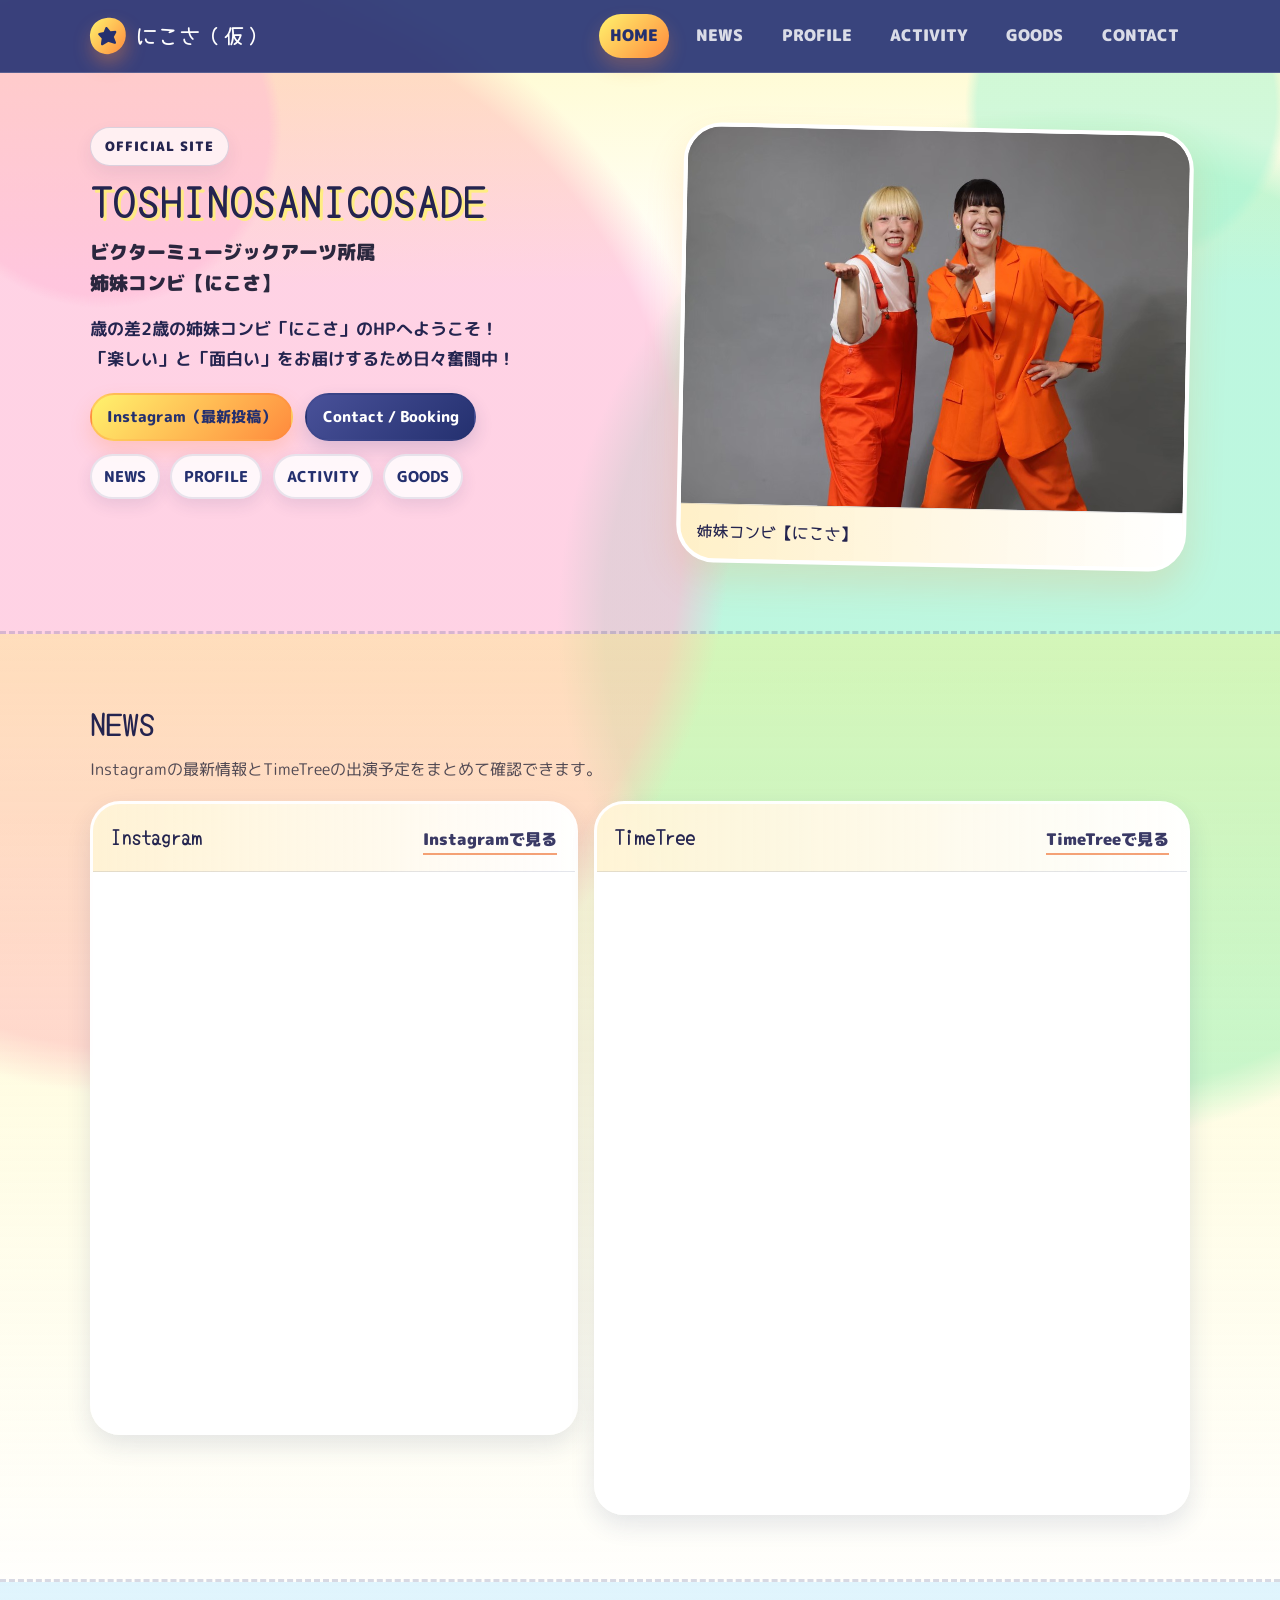
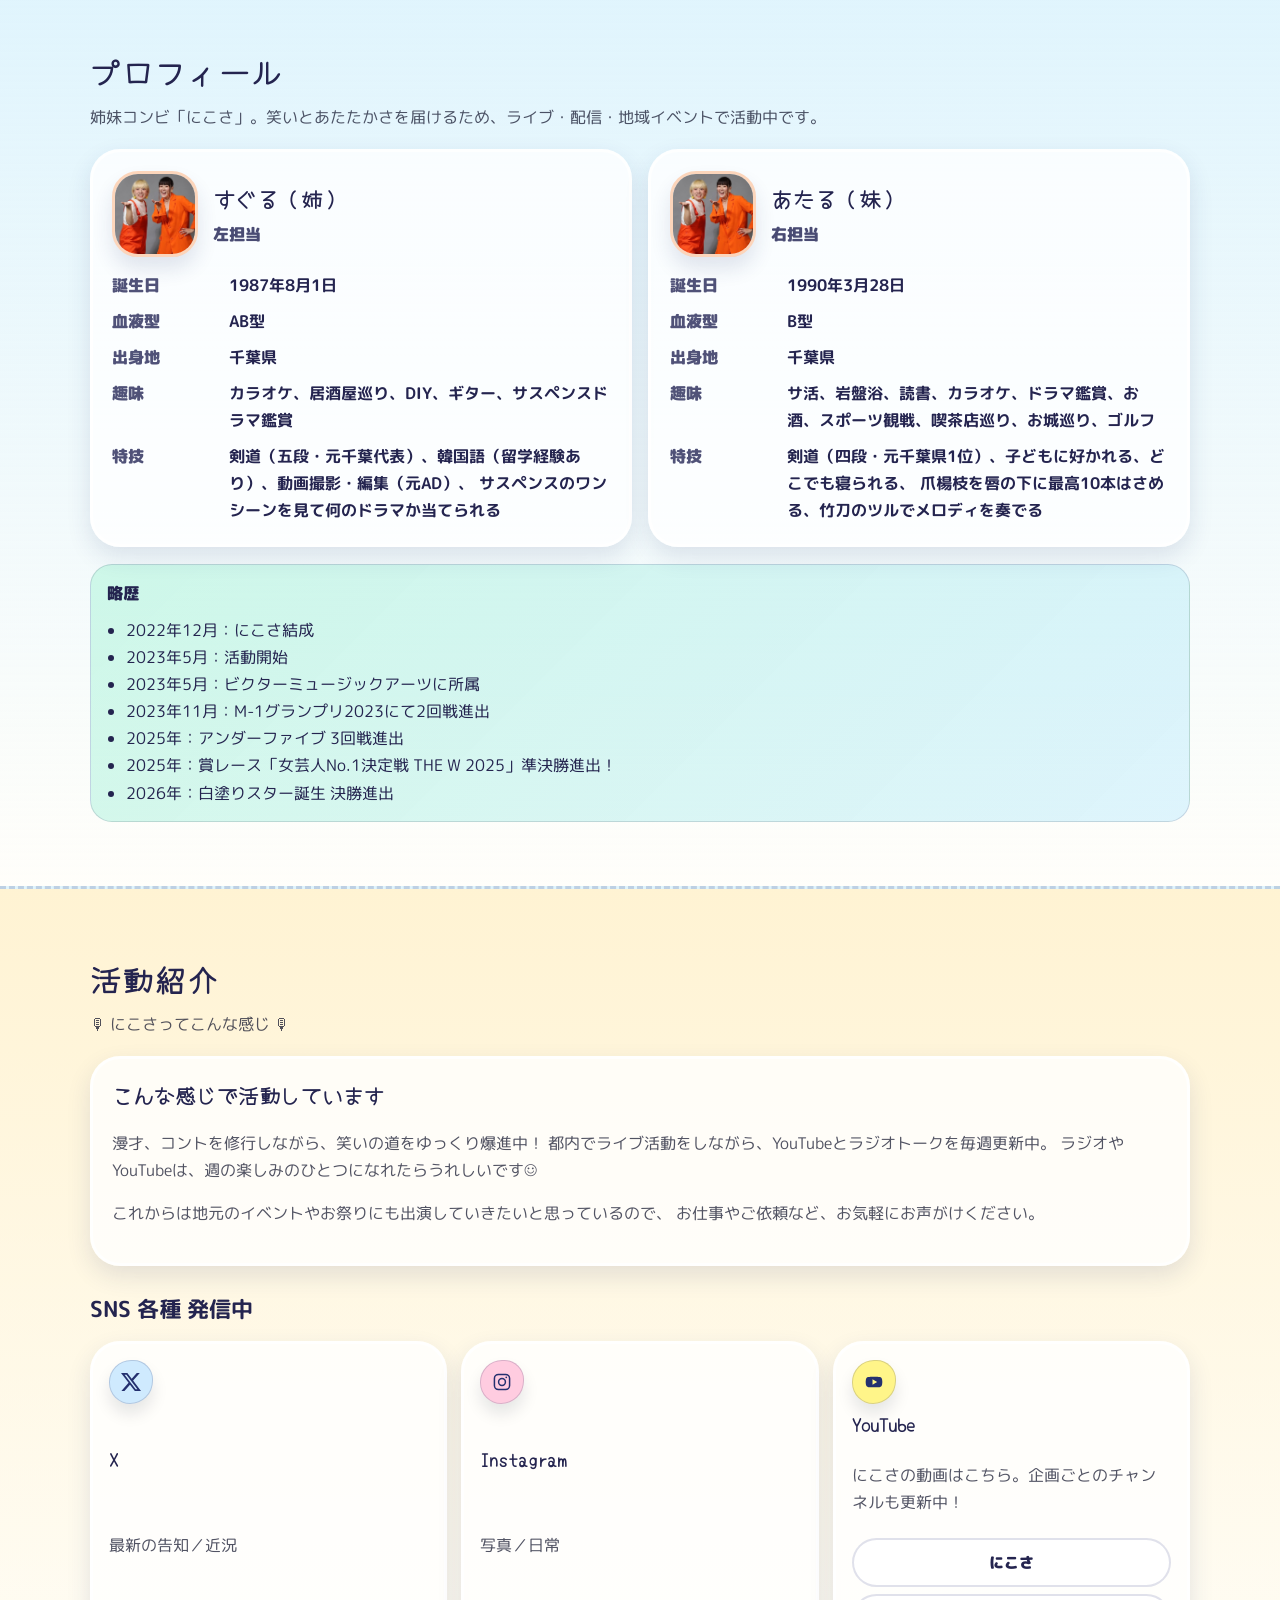
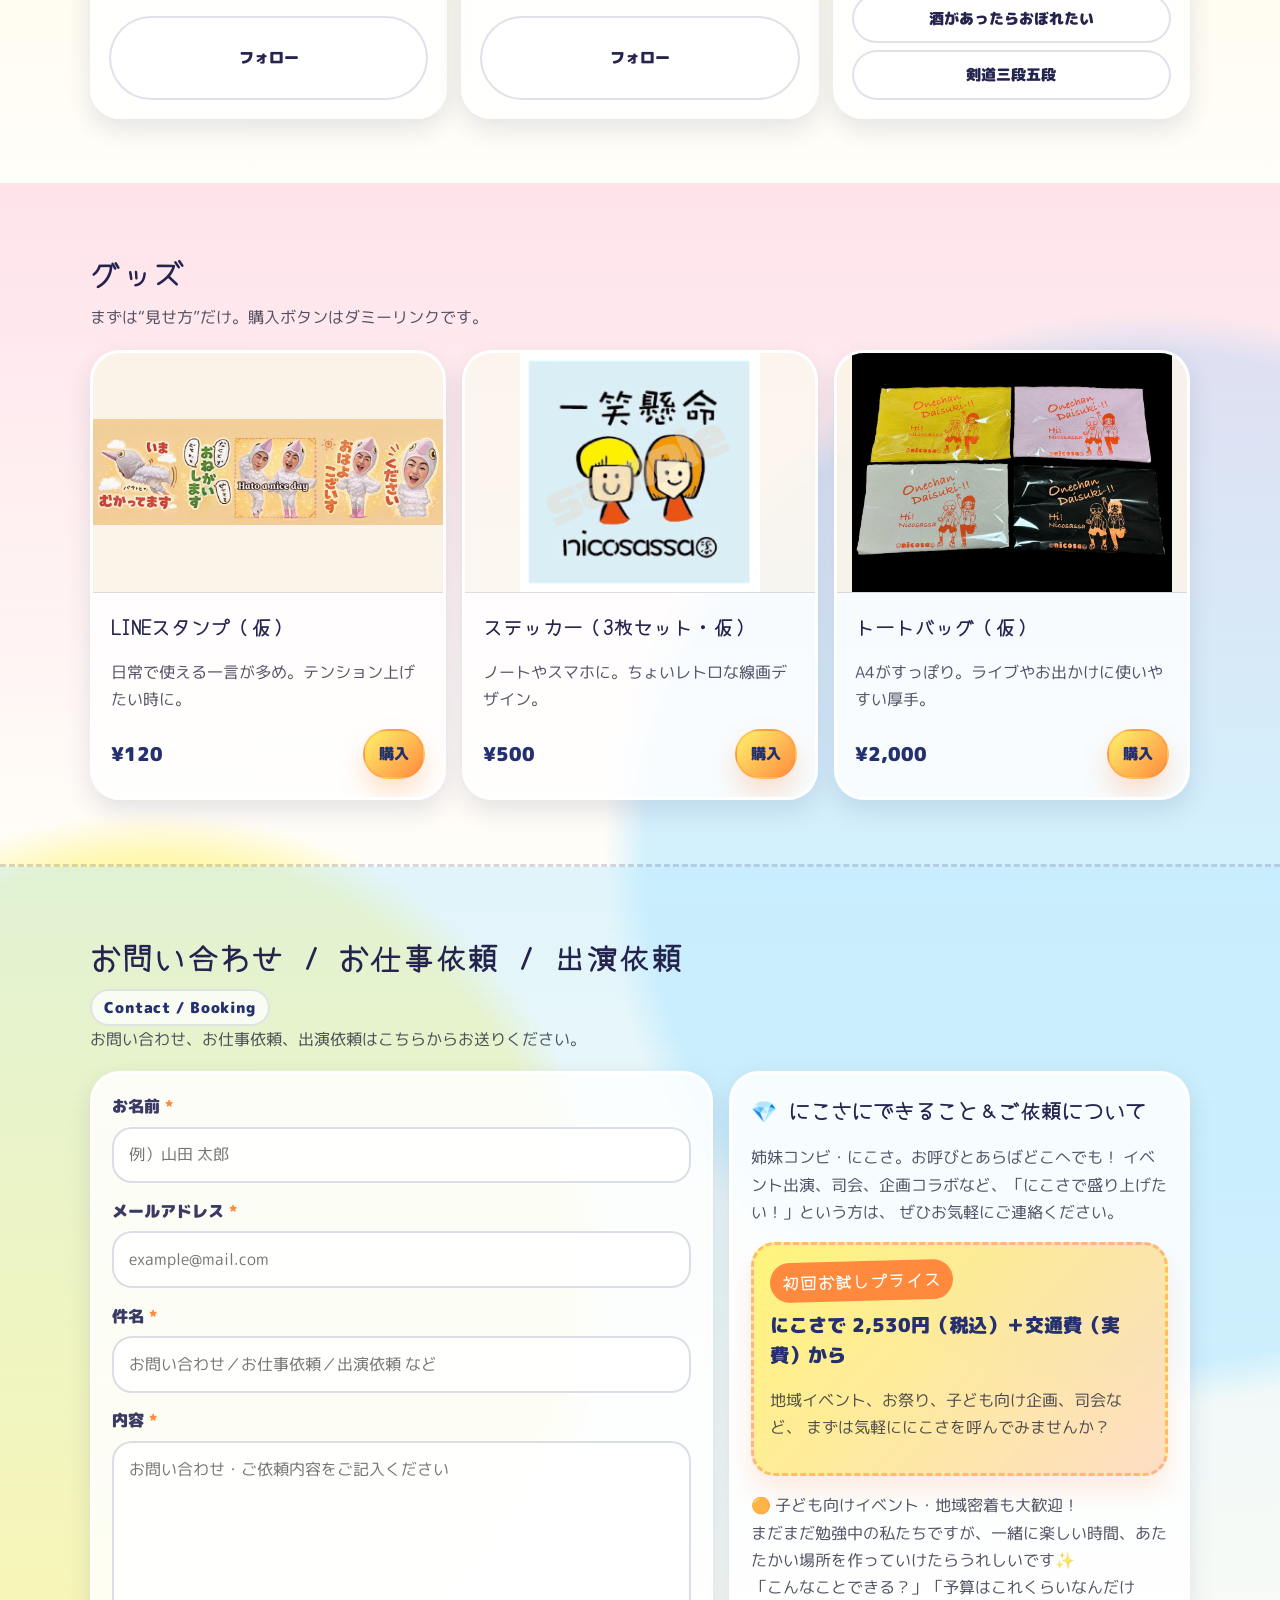
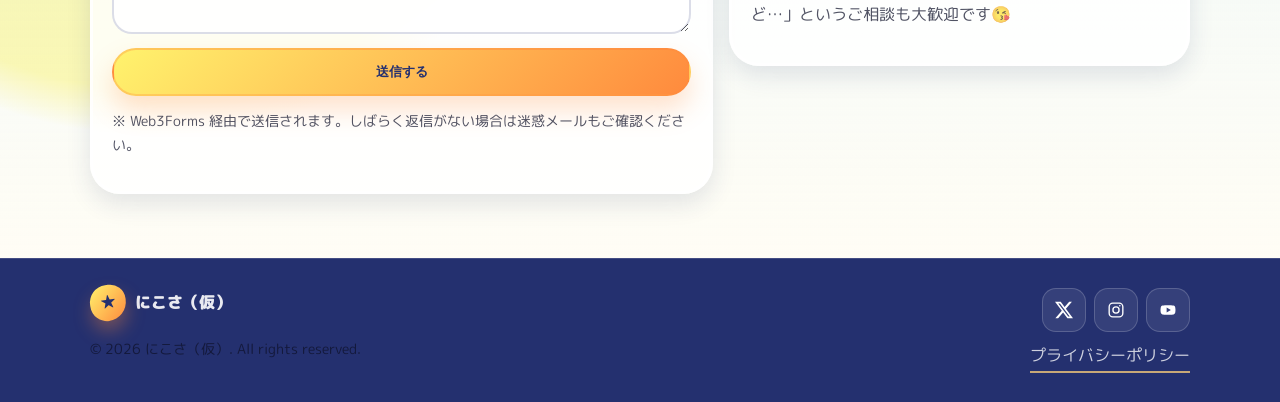
==== commit 8d9728e9: "プライバシーポリシーとナビ表示を更新 お問い合わせ導線に初回お試しプライスを追加し、英語ナビとプライバシーポリシーページで公開前の案内を整えます。  Co-authored-by: Cursor <c" ====
--- a/index.html
+++ b/index.html
@@ -14,7 +14,7 @@
       - キャッチコピー: #home の <h1>
       - 画像差し替え: data-replace="image" が付いた <img> の src / alt
       - SNSリンク: data-replace="link" が付いた <a> の href
-      - スケジュール: NEWS の TimeTree 埋め込みを更新
+      - 出演予定: NEWS の TimeTree 埋め込みを更新
       - グッズ: #goods の .product-card を追加/修正
     -->
 
@@ -45,12 +45,12 @@
 
         <nav class="site-nav" id="site-nav" aria-label="グローバルメニュー" data-site-nav>
           <ul>
-            <li><a href="#home" data-nav-link>ホーム</a></li>
+            <li><a href="#home" data-nav-link>HOME</a></li>
             <li><a href="#news" data-nav-link>NEWS</a></li>
-            <li><a href="#profile" data-nav-link>プロフィール</a></li>
-            <li><a href="#schedule" data-nav-link>スケジュール</a></li>
-            <li><a href="#goods" data-nav-link>グッズ</a></li>
-            <li><a href="#contact" data-nav-link>Contact / Booking</a></li>
+            <li><a href="#profile" data-nav-link>PROFILE</a></li>
+            <li><a href="#activity" data-nav-link>ACTIVITY</a></li>
+            <li><a href="#goods" data-nav-link>GOODS</a></li>
+            <li><a href="#contact" data-nav-link>CONTACT</a></li>
           </ul>
         </nav>
       </div>
@@ -87,9 +87,9 @@
 
             <nav class="hero-subnav" aria-label="ページ内の主なセクション">
               <a class="hero-subnav-link" href="#news">NEWS</a>
-              <a class="hero-subnav-link" href="#profile">プロフィール</a>
-              <a class="hero-subnav-link" href="#schedule">スケジュール</a>
-              <a class="hero-subnav-link" href="#goods">グッズ</a>
+              <a class="hero-subnav-link" href="#profile">PROFILE</a>
+              <a class="hero-subnav-link" href="#activity">ACTIVITY</a>
+              <a class="hero-subnav-link" href="#goods">GOODS</a>
             </nav>
           </div>
 
@@ -267,7 +267,7 @@
       </section>
 
       <!-- ===== ACTIVITIES ===== -->
-      <section id="schedule" class="section section-activity">
+      <section id="activity" class="section section-activity">
         <div class="container">
           <header class="section-head">
             <h2>活動紹介</h2>
@@ -595,15 +595,18 @@
                   イベント出演、司会、企画コラボなど、「にこさで盛り上げたい！」という方は、
                   ぜひお気軽にご連絡ください。
                 </p>
-                <p class="muted">
-                  ■ 初めての方へ<br />
-                  出演料は、イベント1本 2,530円（税込）＋交通費等（実費）で承っております。<br />
-                  ※内容や回数によってはご相談も可能です。
-                </p>
+                <div class="trial-price-box">
+                  <p class="trial-price-label">初回お試しプライス</p>
+                  <p class="trial-price-main">にこさで 2,530円（税込）＋交通費（実費）から</p>
+                  <p class="muted">
+                    地域イベント、お祭り、子ども向け企画、司会など、
+                    まずは気軽ににこさを呼んでみませんか？
+                  </p>
+                </div>
                 <p class="muted">
                   🟠 子ども向けイベント・地域密着も大歓迎！<br />
                   まだまだ勉強中の私たちですが、一緒に楽しい時間、あたたかい場所を作っていけたらうれしいです✨<br />
-                  「こんなことできる？」という、ざっくりしたご相談も大歓迎です😘
+                  「こんなことできる？」「予算はこれくらいなんだけど…」というご相談も大歓迎です😘
                 </p>
               </div>
             </aside>
@@ -666,7 +669,7 @@
             >
           </div>
 
-          <a class="privacy" href="#top">プライバシーポリシー（仮）</a>
+          <a class="privacy" href="./privacy.html">プライバシーポリシー</a>
         </div>
       </div>
     </footer>
--- a/style.css
+++ b/style.css
@@ -1205,6 +1205,38 @@
   font-weight: 900;
 }
 
+.trial-price-box {
+  margin: 1rem 0;
+  padding: 1rem;
+  border-radius: 24px;
+  background: linear-gradient(135deg, rgba(255, 243, 109, 0.9), rgba(255, 163, 90, 0.35));
+  border: 3px dashed rgba(255, 126, 57, 0.45);
+  box-shadow: 0 16px 24px rgba(255, 126, 57, 0.14);
+}
+
+.trial-price-label {
+  display: inline-flex;
+  align-items: center;
+  margin: 0 0 0.55rem;
+  padding: 0.35rem 0.75rem;
+  border-radius: 999px;
+  background: var(--orange);
+  color: #fff;
+  font-family: "Yomogi", "M PLUS Rounded 1c", sans-serif;
+  font-size: 1.05rem;
+  font-weight: 1000;
+  letter-spacing: 0.04em;
+  transform: rotate(-1.5deg);
+}
+
+.trial-price-main {
+  margin: 0 0 0.45rem;
+  color: var(--navy);
+  font-size: 1.2rem;
+  font-weight: 1000;
+  line-height: 1.6;
+}
+
 .info-row {
   margin-top: 0.7rem;
   display: grid;
@@ -1223,6 +1255,59 @@
   text-decoration: underline;
   text-decoration-thickness: 2px;
   text-underline-offset: 3px;
+}
+
+/* ===== Privacy ===== */
+.privacy-page {
+  background:
+    radial-gradient(circle at 12% 14%, rgba(255, 243, 109, 0.38), transparent 30%),
+    radial-gradient(circle at 88% 18%, rgba(255, 183, 213, 0.34), transparent 28%),
+    linear-gradient(180deg, rgba(189, 234, 255, 0.32), rgba(255, 255, 255, 0));
+}
+
+.privacy-container {
+  max-width: 920px;
+}
+
+.privacy-page .section-head h1 {
+  margin: 0;
+  color: var(--navy);
+  font-family: "Yomogi", "M PLUS Rounded 1c", sans-serif;
+  font-size: clamp(2rem, 4vw, 3.2rem);
+  line-height: 1.2;
+}
+
+.privacy-card {
+  margin-top: 1.8rem;
+  padding: clamp(1.2rem, 3vw, 2rem);
+  border-radius: var(--radius);
+  background: rgba(255, 255, 255, 0.86);
+  border: 3px solid rgba(255, 255, 255, 0.82);
+  box-shadow: var(--shadow-soft);
+}
+
+.privacy-block + .privacy-block {
+  margin-top: 1.35rem;
+  padding-top: 1.35rem;
+  border-top: 2px dashed rgba(36, 48, 111, 0.14);
+}
+
+.privacy-block h2 {
+  margin: 0 0 0.45rem;
+  color: var(--navy);
+  font-size: 1.18rem;
+  font-family: "Yomogi", "M PLUS Rounded 1c", sans-serif;
+  font-weight: 900;
+}
+
+.privacy-block p {
+  margin: 0.45rem 0 0;
+  color: var(--text);
+  line-height: 1.9;
+}
+
+.privacy-updated {
+  margin-top: 1.8rem;
 }
 
 /* ===== Footer ===== */
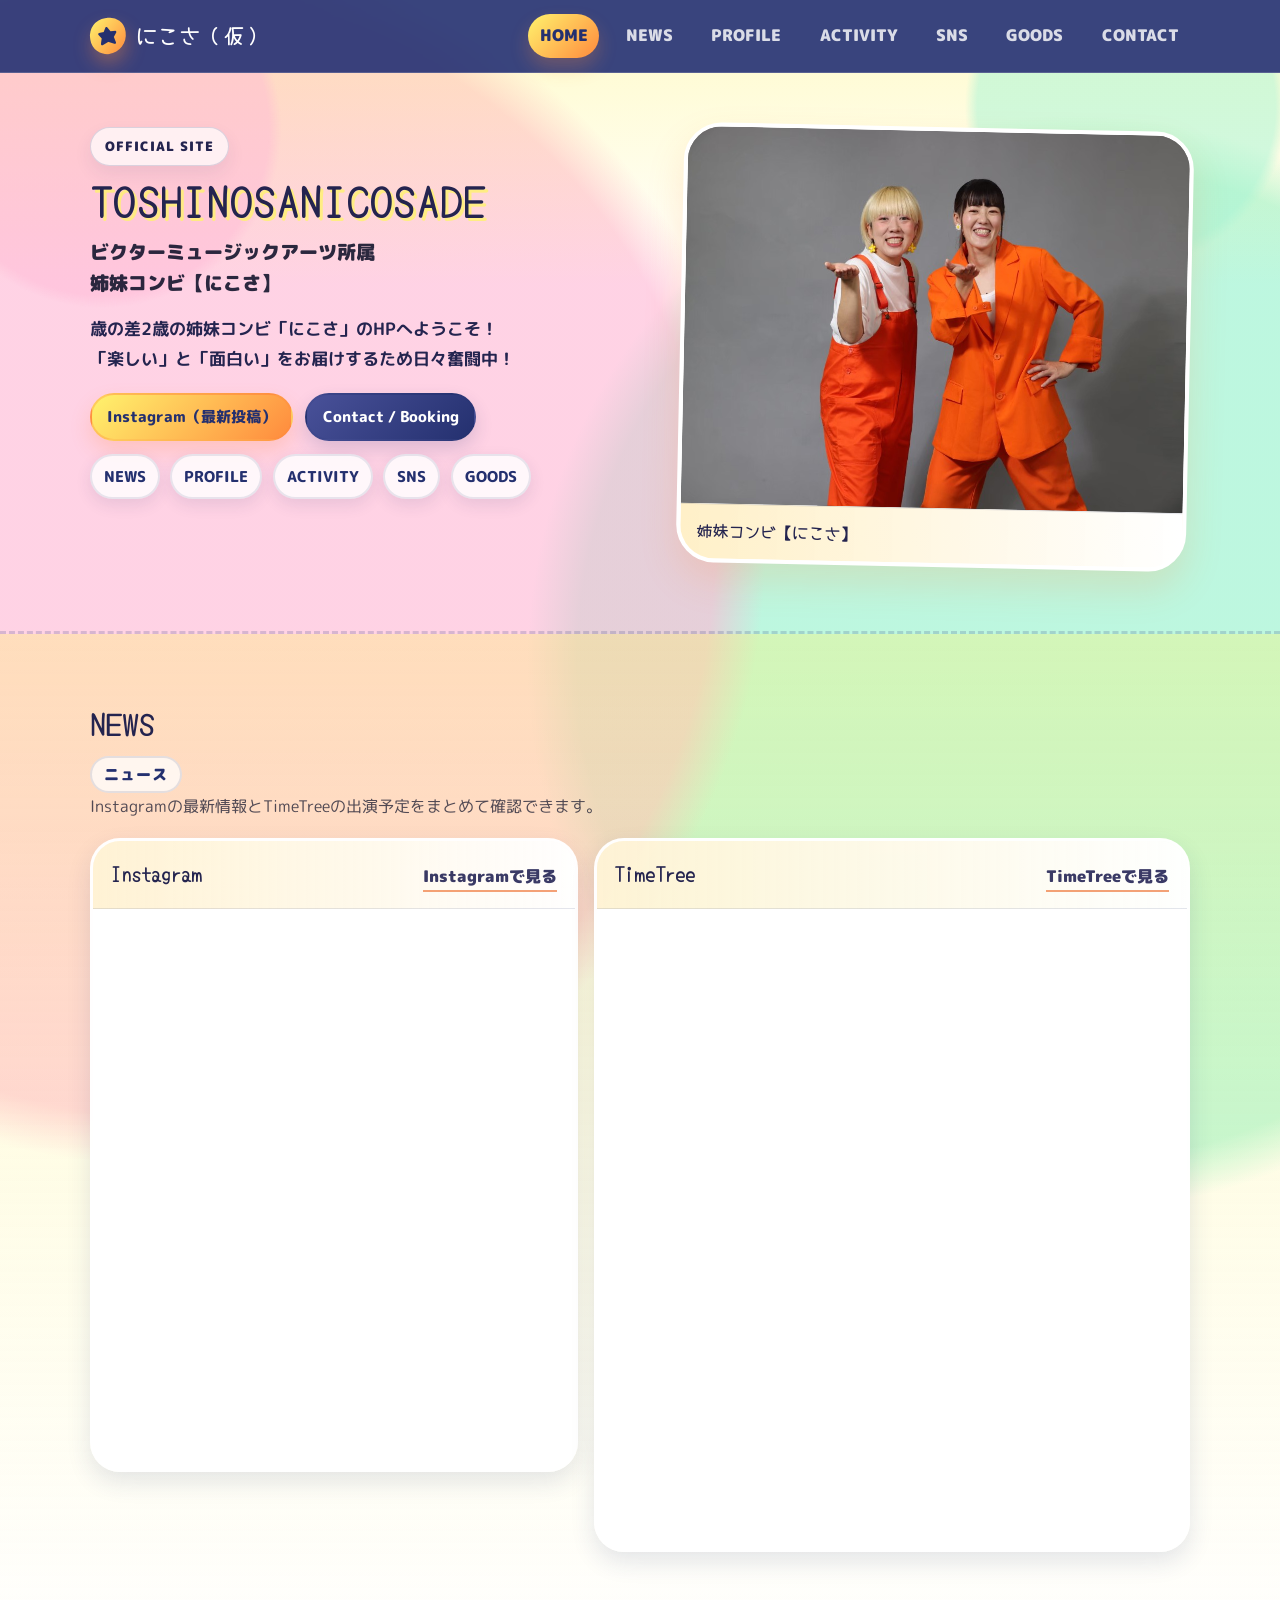
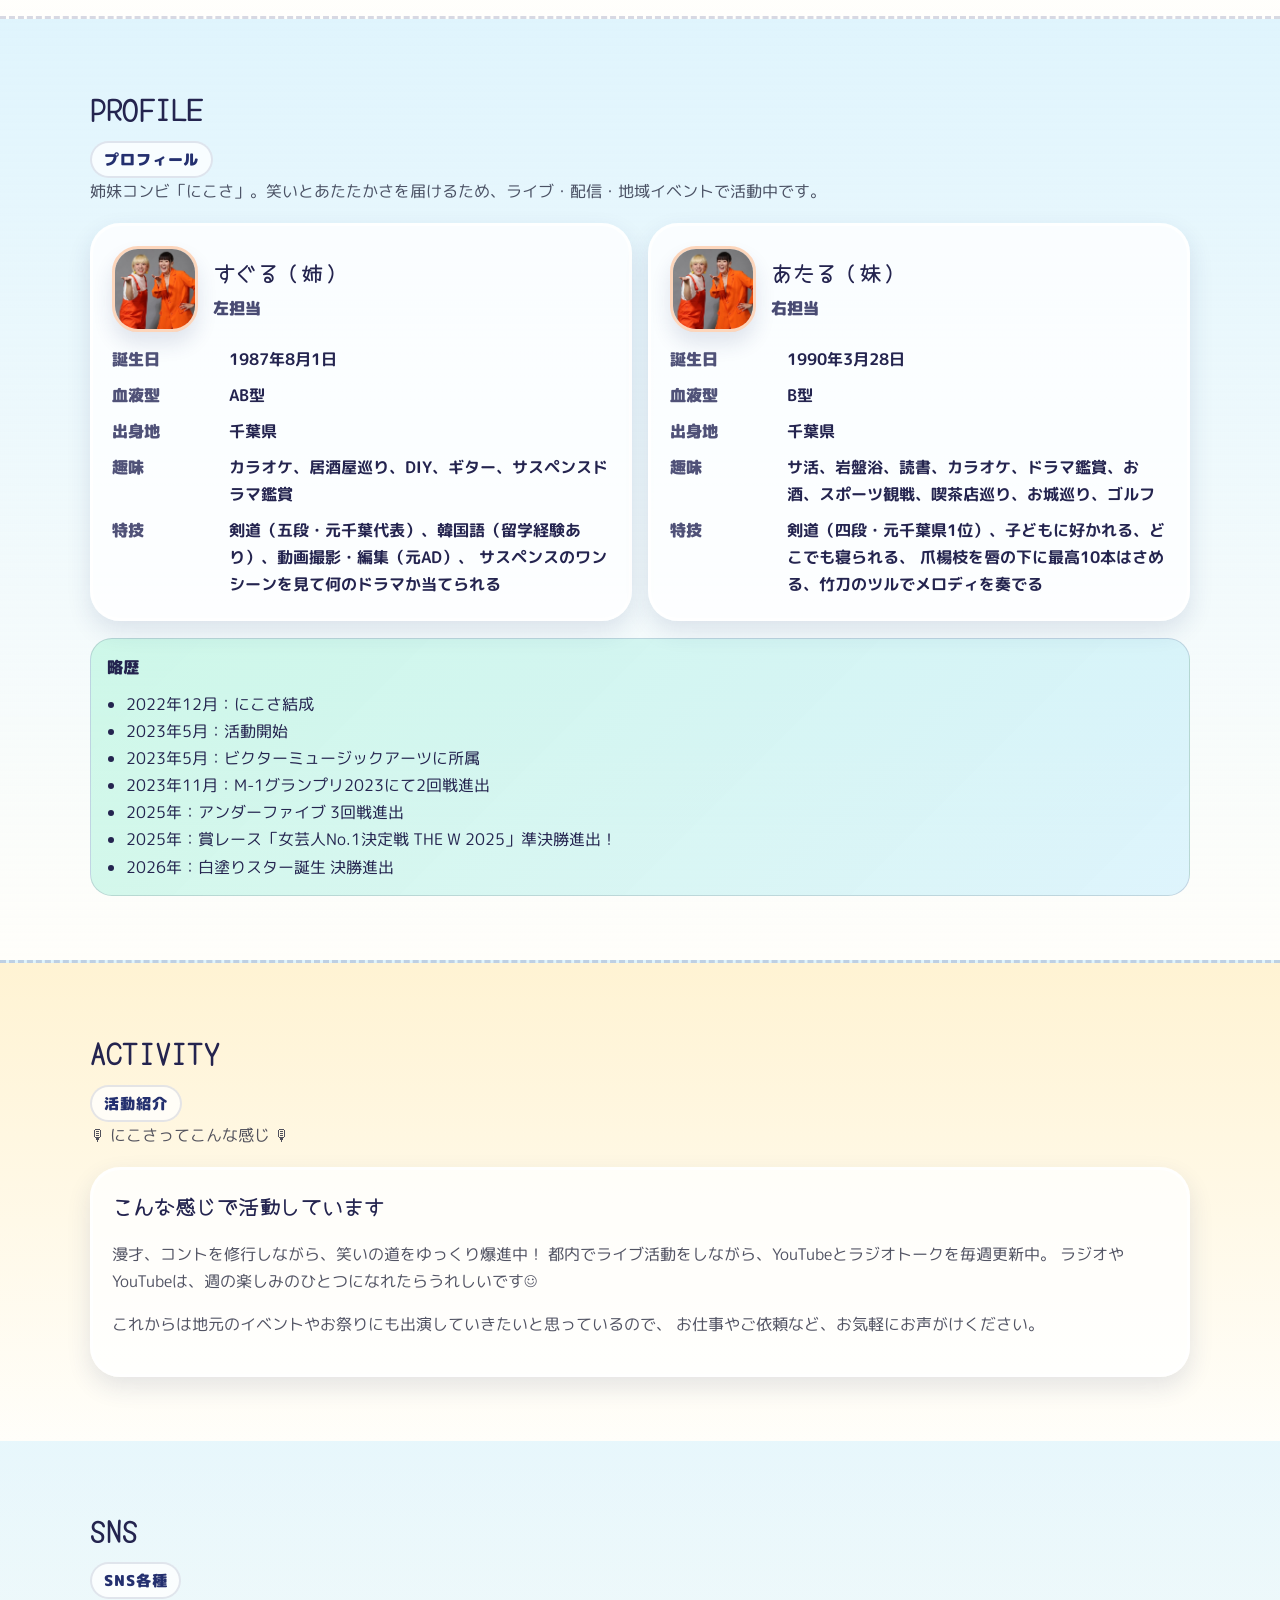
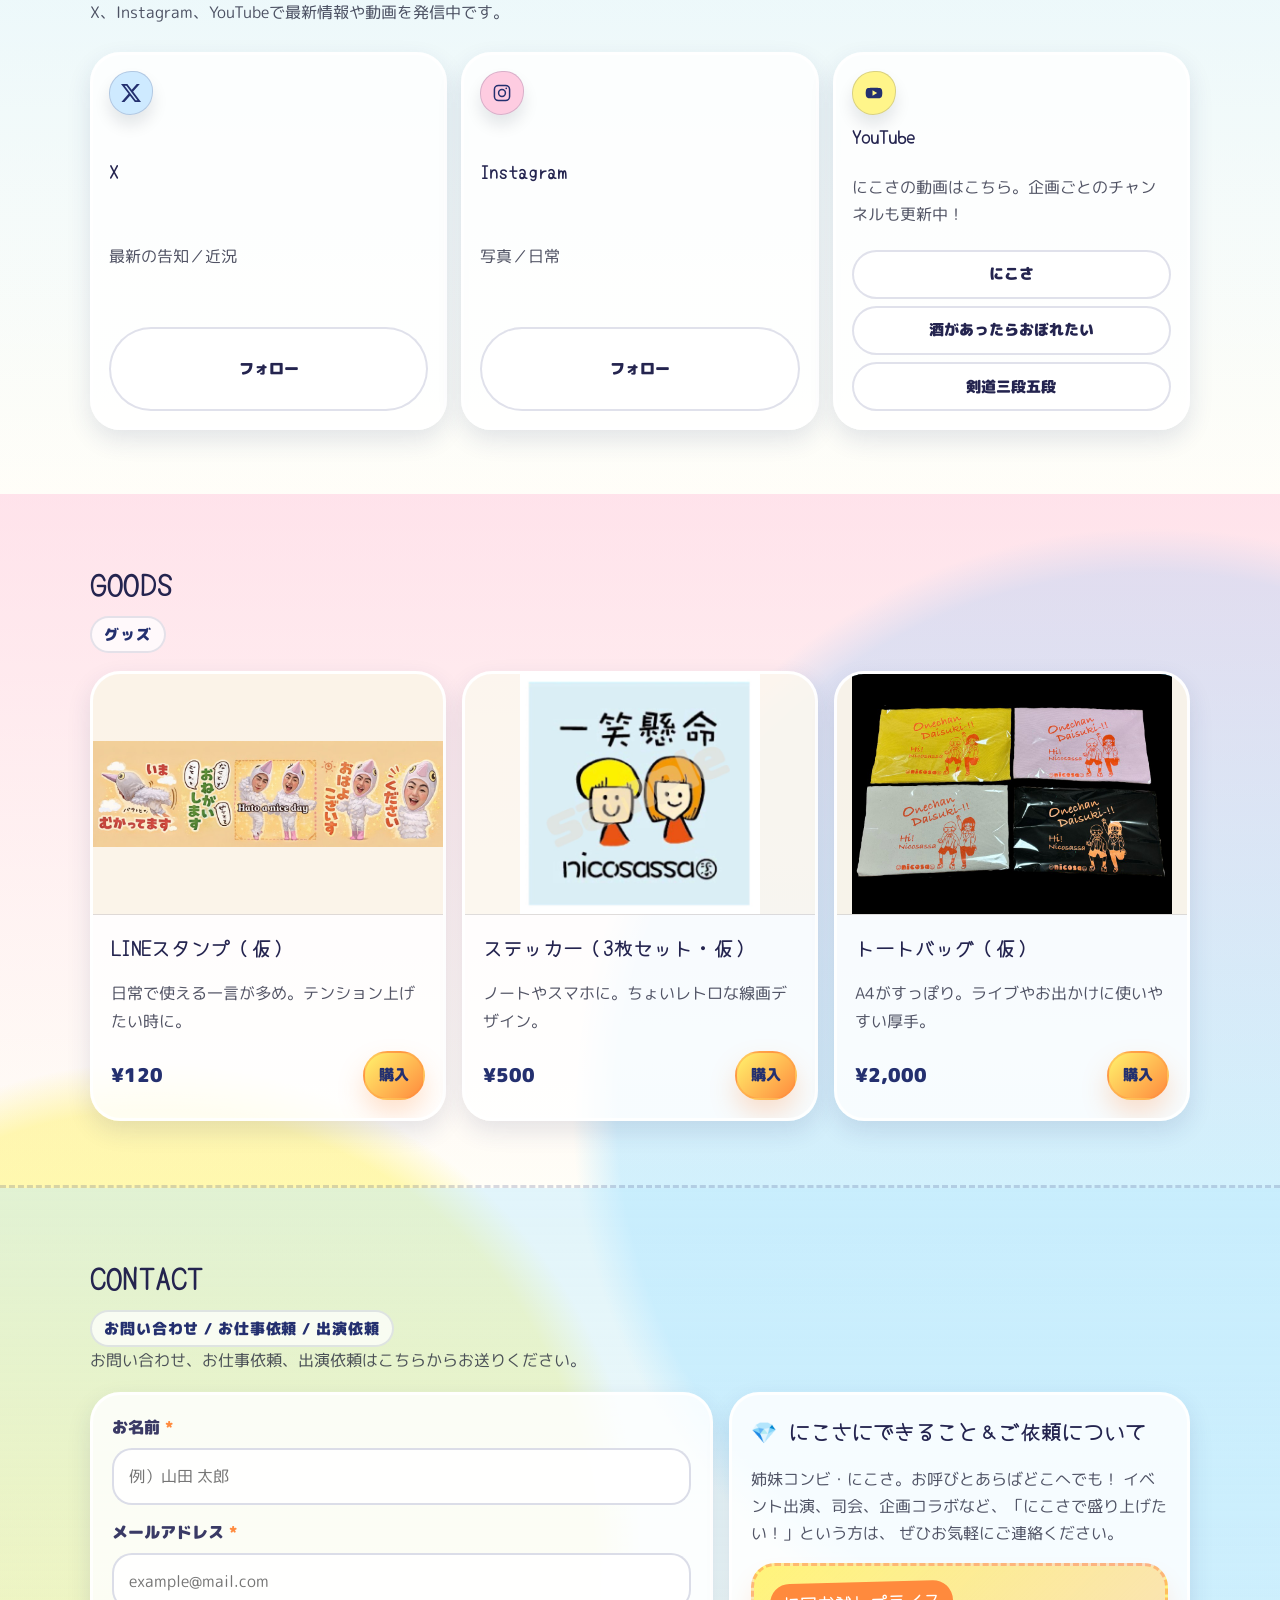
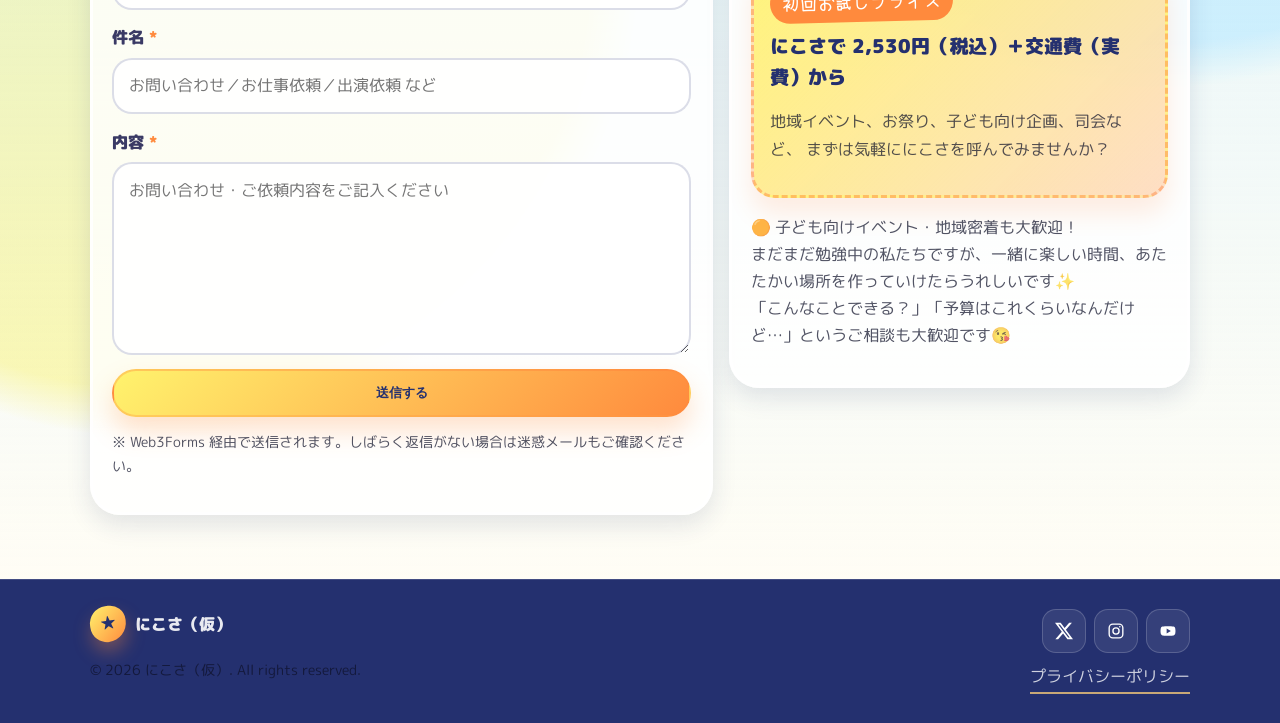
==== commit 83a0d136: "サイトのナビとSNSセクションを整理 上部ナビにSNSを追加し、SNS一覧を独立セクション化する。セクション見出しを英語と日本語ラベルで揃え、#activity と #sns のスクロール位置を調整す" ====
--- a/index.html
+++ b/index.html
@@ -49,6 +49,7 @@
             <li><a href="#news" data-nav-link>NEWS</a></li>
             <li><a href="#profile" data-nav-link>PROFILE</a></li>
             <li><a href="#activity" data-nav-link>ACTIVITY</a></li>
+            <li><a href="#sns" data-nav-link>SNS</a></li>
             <li><a href="#goods" data-nav-link>GOODS</a></li>
             <li><a href="#contact" data-nav-link>CONTACT</a></li>
           </ul>
@@ -89,6 +90,7 @@
               <a class="hero-subnav-link" href="#news">NEWS</a>
               <a class="hero-subnav-link" href="#profile">PROFILE</a>
               <a class="hero-subnav-link" href="#activity">ACTIVITY</a>
+              <a class="hero-subnav-link" href="#sns">SNS</a>
               <a class="hero-subnav-link" href="#goods">GOODS</a>
             </nav>
           </div>
@@ -131,6 +133,7 @@
         <div class="container">
           <header class="section-head">
             <h2>NEWS</h2>
+            <p class="section-en">ニュース</p>
             <p class="muted">Instagramの最新情報とTimeTreeの出演予定をまとめて確認できます。</p>
           </header>
 
@@ -173,7 +176,8 @@
       <section id="profile" class="section section-profile">
         <div class="container">
           <header class="section-head">
-            <h2>プロフィール</h2>
+            <h2>PROFILE</h2>
+            <p class="section-en">プロフィール</p>
             <p class="muted">
               姉妹コンビ「にこさ」。笑いとあたたかさを届けるため、ライブ・配信・地域イベントで活動中です。
             </p>
@@ -270,7 +274,8 @@
       <section id="activity" class="section section-activity">
         <div class="container">
           <header class="section-head">
-            <h2>活動紹介</h2>
+            <h2>ACTIVITY</h2>
+            <p class="section-en">活動紹介</p>
             <p class="muted">
               🎙 にこさってこんな感じ 🎙
             </p>
@@ -292,9 +297,19 @@
 
           </div>
 
-          <!-- ===== SNS ===== -->
+        </div>
+      </section>
+
+      <!-- ===== SNS ===== -->
+      <section id="sns" class="section section-sns">
+        <div class="container">
+          <header class="section-head">
+            <h2>SNS</h2>
+            <p class="section-en">SNS各種</p>
+            <p class="muted">X、Instagram、YouTubeで最新情報や動画を発信中です。</p>
+          </header>
+
           <div class="sns-block" aria-label="SNS一覧">
-            <h3 class="sns-title">SNS 各種 発信中</h3>
             <div class="sns-grid">
               <!-- TODO: 各SNSの href を差し替え -->
               <article class="sns-card sns-x">
@@ -386,11 +401,8 @@
       <section id="goods" class="section section-goods">
         <div class="container">
           <header class="section-head">
-            <h2>グッズ</h2>
-            <p class="muted">
-              <!-- TODO: 説明文に差し替え -->
-              まずは“見せ方”だけ。購入ボタンはダミーリンクです。
-            </p>
+            <h2>GOODS</h2>
+            <p class="section-en">グッズ</p>
           </header>
 
           <div class="product-grid">
@@ -551,8 +563,8 @@
       <section id="contact" class="section section-contact">
         <div class="container">
           <header class="section-head">
-            <h2>お問い合わせ / お仕事依頼 / 出演依頼</h2>
-            <p class="section-en">Contact / Booking</p>
+            <h2>CONTACT</h2>
+            <p class="section-en">お問い合わせ / お仕事依頼 / 出演依頼</p>
             <p class="muted">お問い合わせ、お仕事依頼、出演依頼はこちらからお送りください。</p>
           </header>
 
--- a/style.css
+++ b/style.css
@@ -116,7 +116,8 @@
 #home,
 #news,
 #profile,
-#schedule,
+#activity,
+#sns,
 #goods,
 #contact {
   scroll-margin-top: calc(var(--header-h) + 12px);
@@ -673,9 +674,13 @@
   font-weight: 700;
 }
 
-/* ===== Activity / Schedule / SNS ===== */
+/* ===== Activity / SNS ===== */
 .section-activity {
   background: linear-gradient(180deg, rgba(255, 240, 200, 0.78), rgba(255, 255, 255, 0));
+}
+
+.section-sns {
+  background: linear-gradient(180deg, rgba(189, 234, 255, 0.36), rgba(255, 255, 255, 0));
 }
 
 .activity-layout {
@@ -773,11 +778,6 @@
 
 .sns-block {
   margin-top: 1.6rem;
-}
-
-.sns-title {
-  margin: 0 0 0.8rem;
-  font-size: 1.35rem;
 }
 
 .sns-grid {
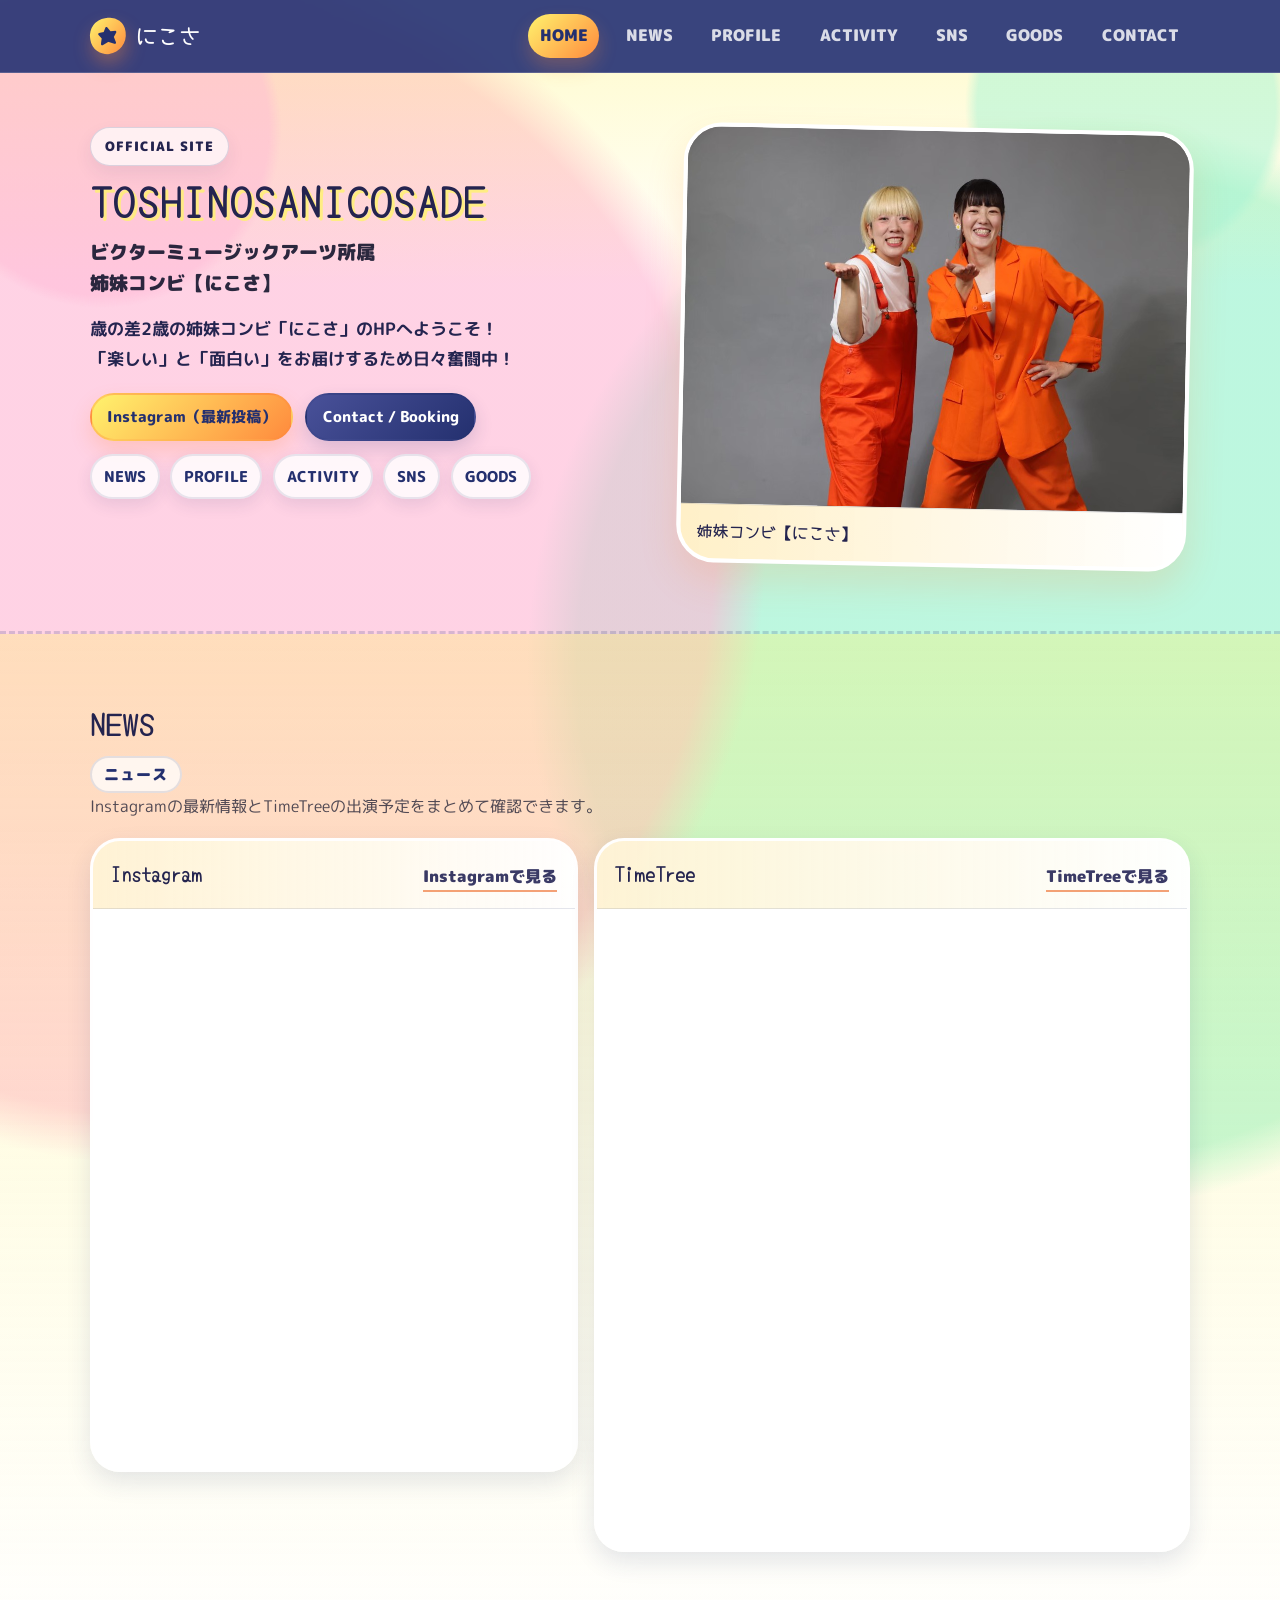
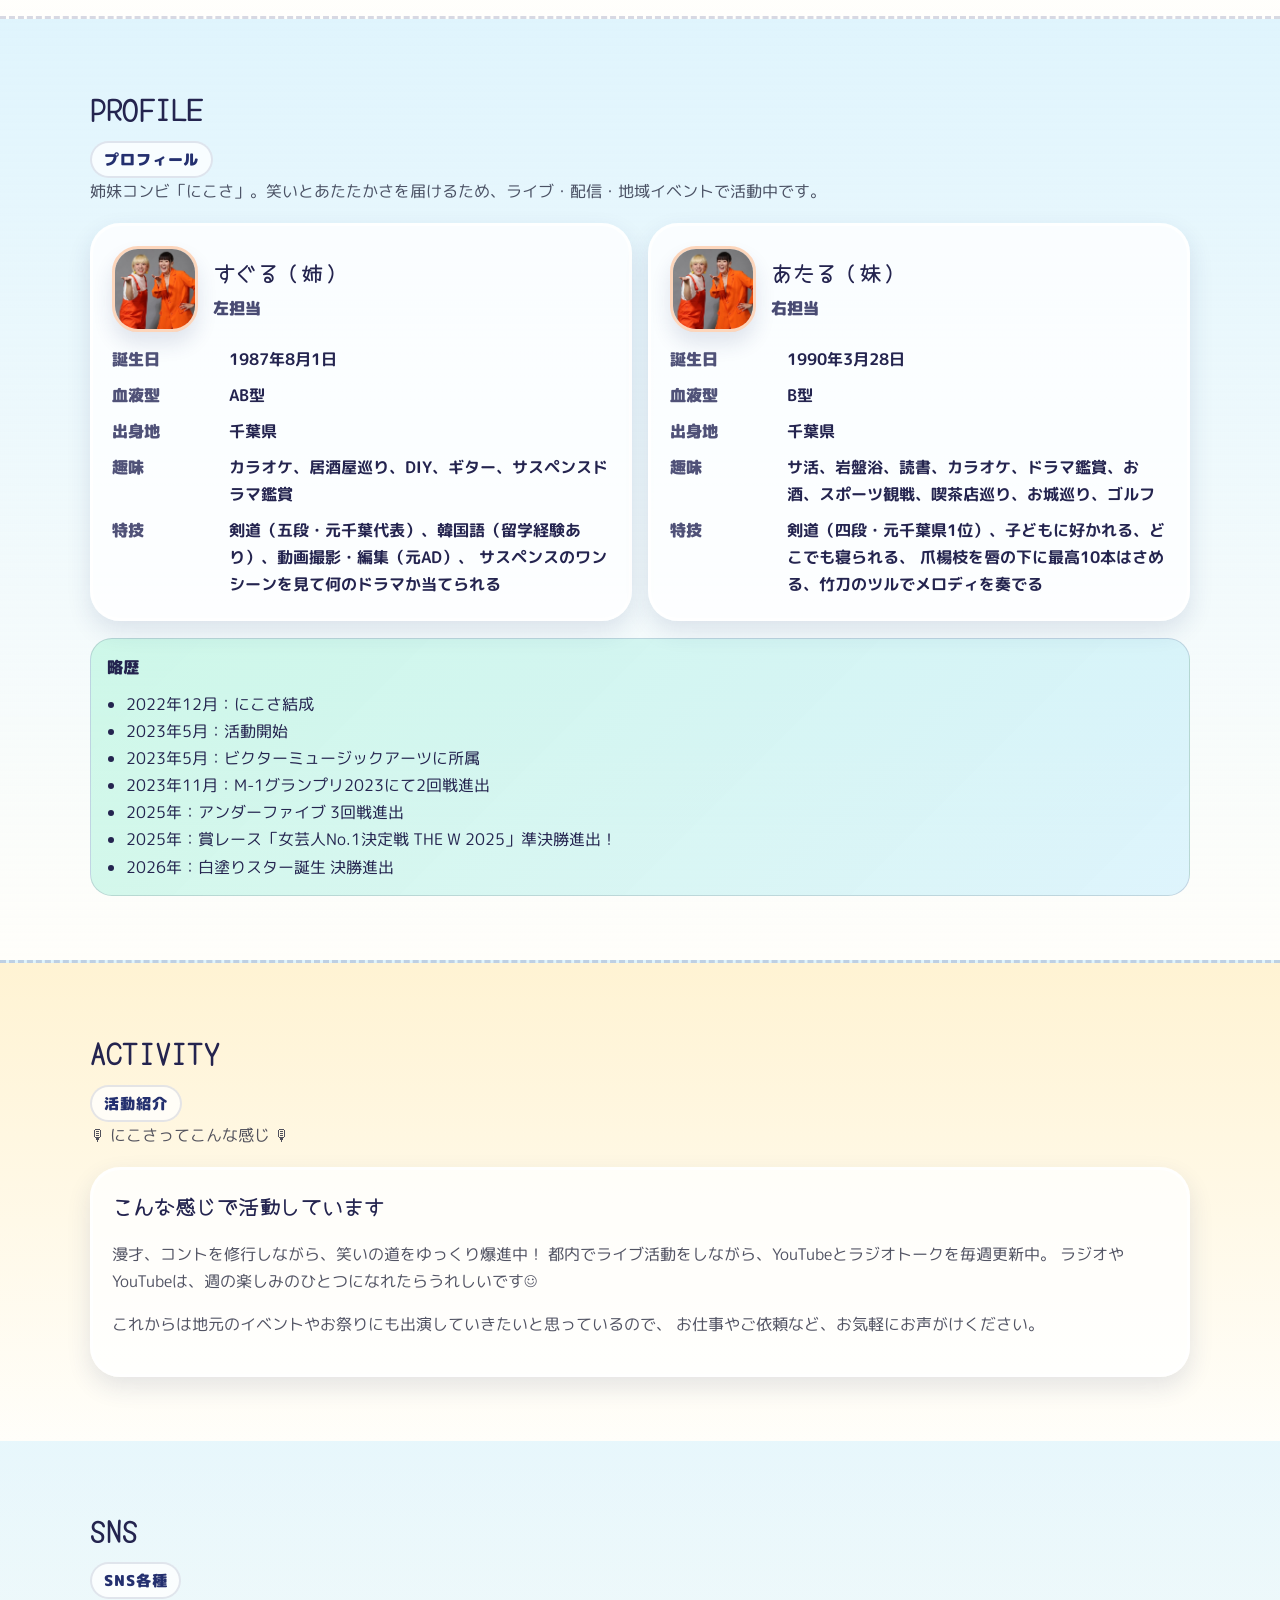
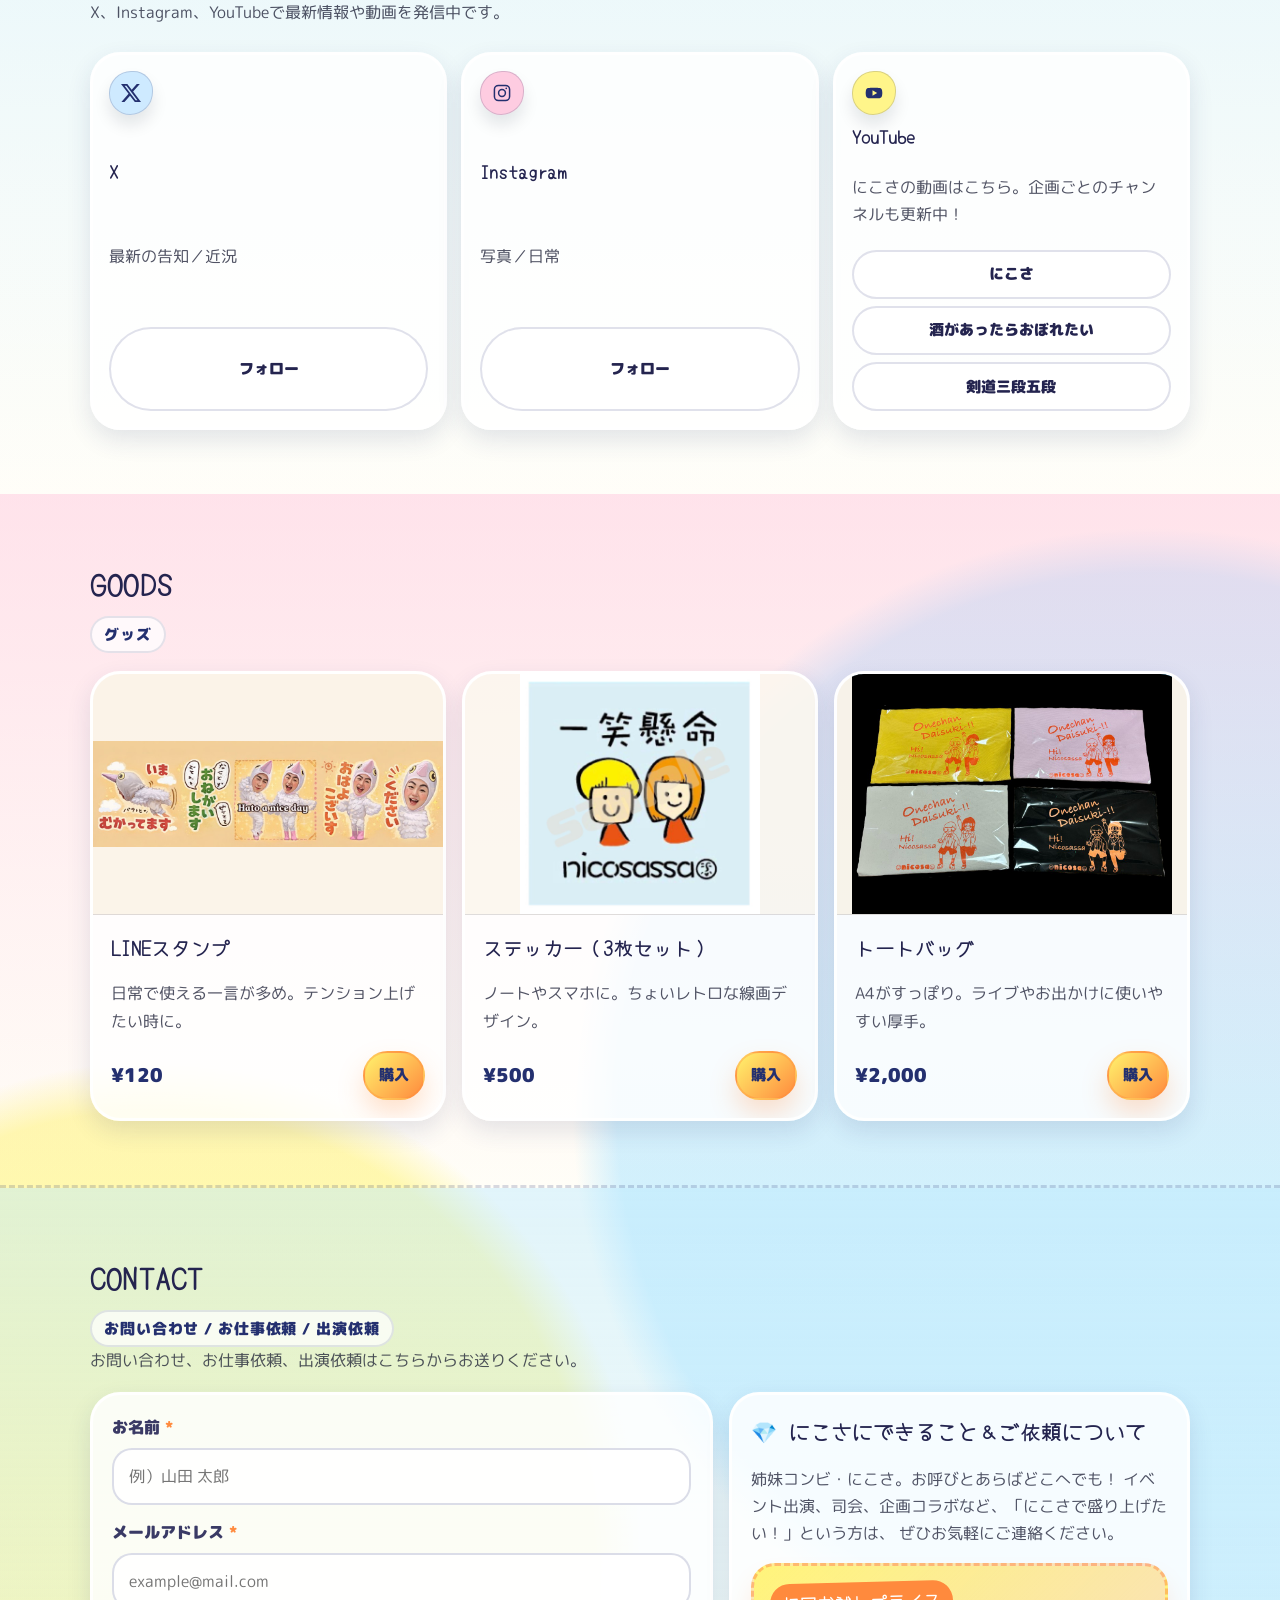
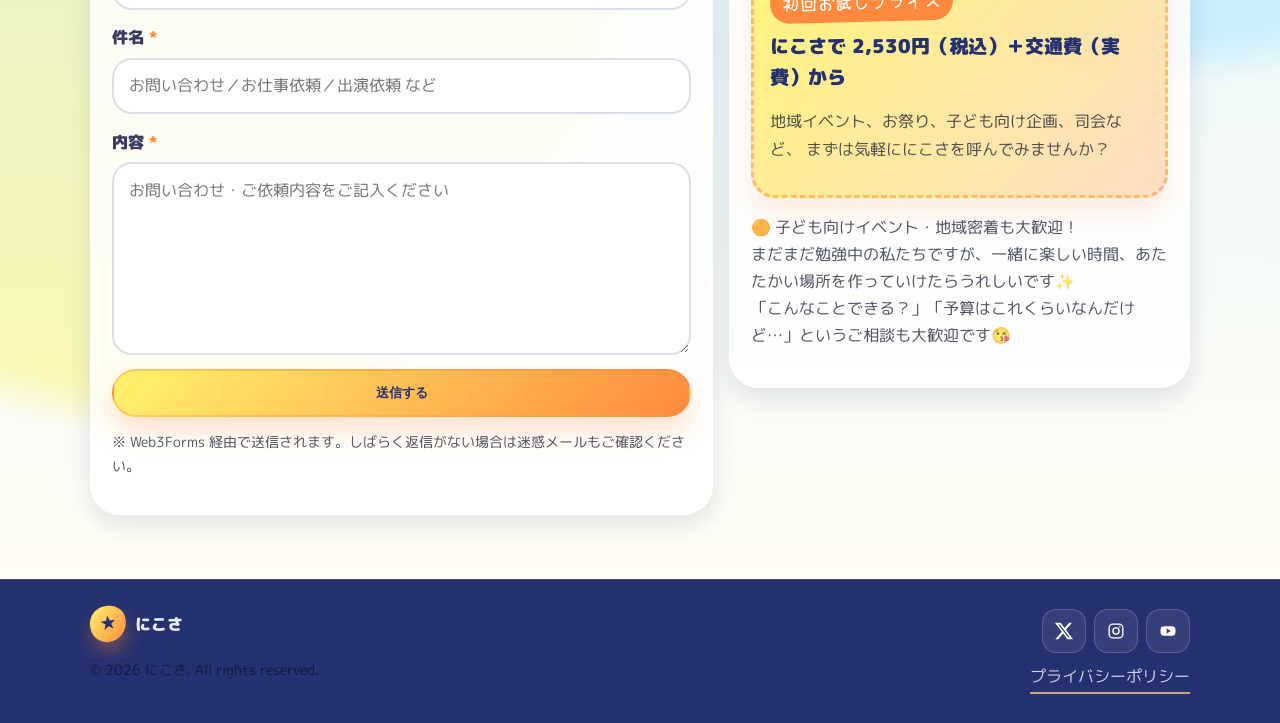
==== commit 89e8de95: "Remove splash overlay for client preview; add client progress summary doc - Drop opening splash mark" ====
--- a/index.html
+++ b/index.html
@@ -5,7 +5,7 @@
     <meta name="viewport" content="width=device-width, initial-scale=1" />
     <meta
       name="description"
-      content="芸人コンビ・アーティスト・タレント向けの、明るくポップな公式ホームページ（ダミー版）"
+      content="芸人コンビ・アーティスト・タレント向けの、明るくポップな公式ホームページです。"
     />
 
     <!--
@@ -18,7 +18,7 @@
       - グッズ: #goods の .product-card を追加/修正
     -->
 
-    <title>にこさ（仮） | 公式サイト</title>
+    <title>にこさ | 公式サイト</title>
     <link rel="stylesheet" href="./style.css" />
   </head>
   <body>
@@ -29,7 +29,7 @@
         <a class="logo" href="#home" aria-label="ホームへ">
           <!-- TODO: サイト名に差し替え -->
           <span class="logo-mark" aria-hidden="true">★</span>
-          にこさ（仮）
+          にこさ
         </a>
 
         <button
@@ -435,7 +435,7 @@
                 />
               </div>
               <div class="product-body">
-                <h3>LINEスタンプ（仮）</h3>
+                <h3>LINEスタンプ</h3>
                 <p class="muted">日常で使える一言が多め。テンション上げたい時に。</p>
                 <div class="price-row">
                   <span class="price">¥120</span>
@@ -495,7 +495,7 @@
                 />
               </div>
               <div class="product-body">
-                <h3>ステッカー（3枚セット・仮）</h3>
+                <h3>ステッカー（3枚セット）</h3>
                 <p class="muted">ノートやスマホに。ちょいレトロな線画デザイン。</p>
                 <div class="price-row">
                   <span class="price">¥500</span>
@@ -545,7 +545,7 @@
                 />
               </div>
               <div class="product-body">
-                <h3>トートバッグ（仮）</h3>
+                <h3>トートバッグ</h3>
                 <p class="muted">A4がすっぽり。ライブやお出かけに使いやすい厚手。</p>
                 <div class="price-row">
                   <span class="price">¥2,000</span>
@@ -632,9 +632,9 @@
         <div class="footer-left">
           <p class="footer-brand">
             <span class="logo-mark" aria-hidden="true">★</span>
-            にこさ（仮）
+            にこさ
           </p>
-          <p class="tiny muted">© 2026 にこさ（仮）. All rights reserved.</p>
+          <p class="tiny muted">© 2026 にこさ. All rights reserved.</p>
         </div>
 
         <div class="footer-right">
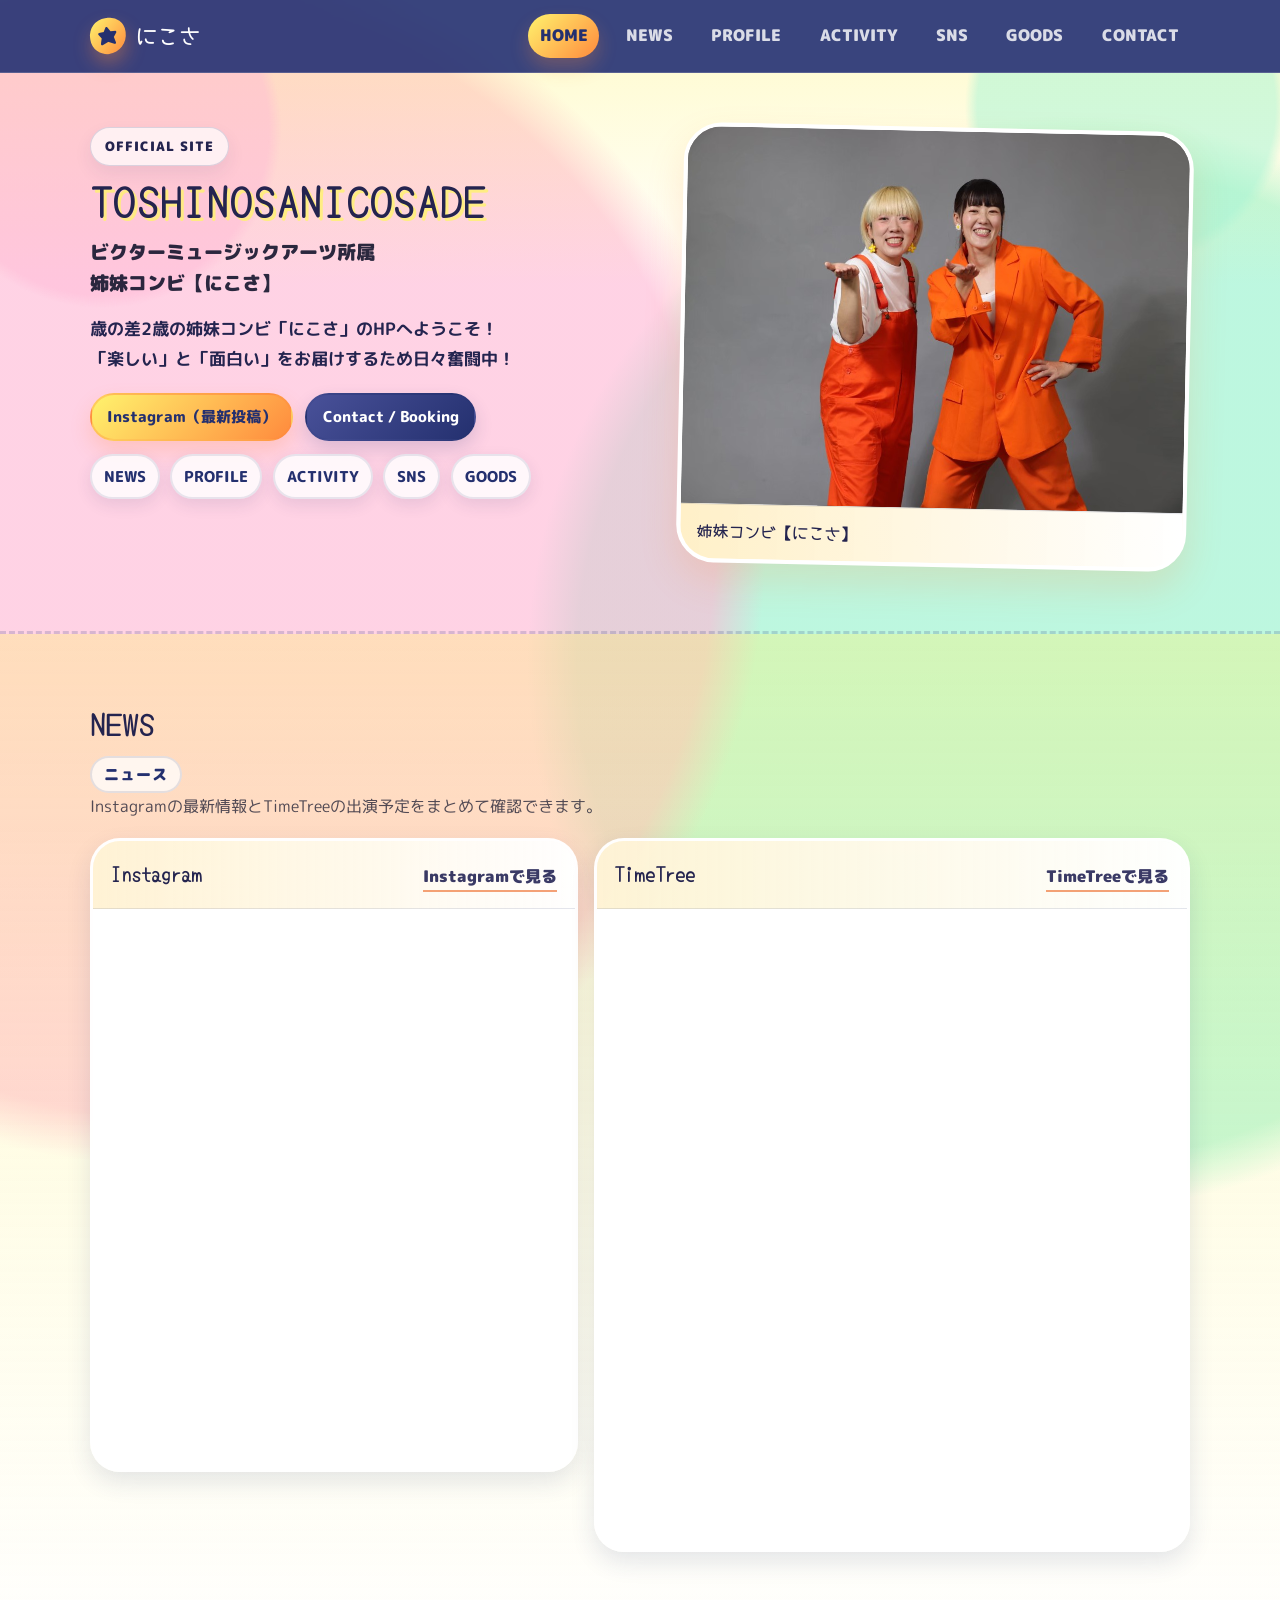
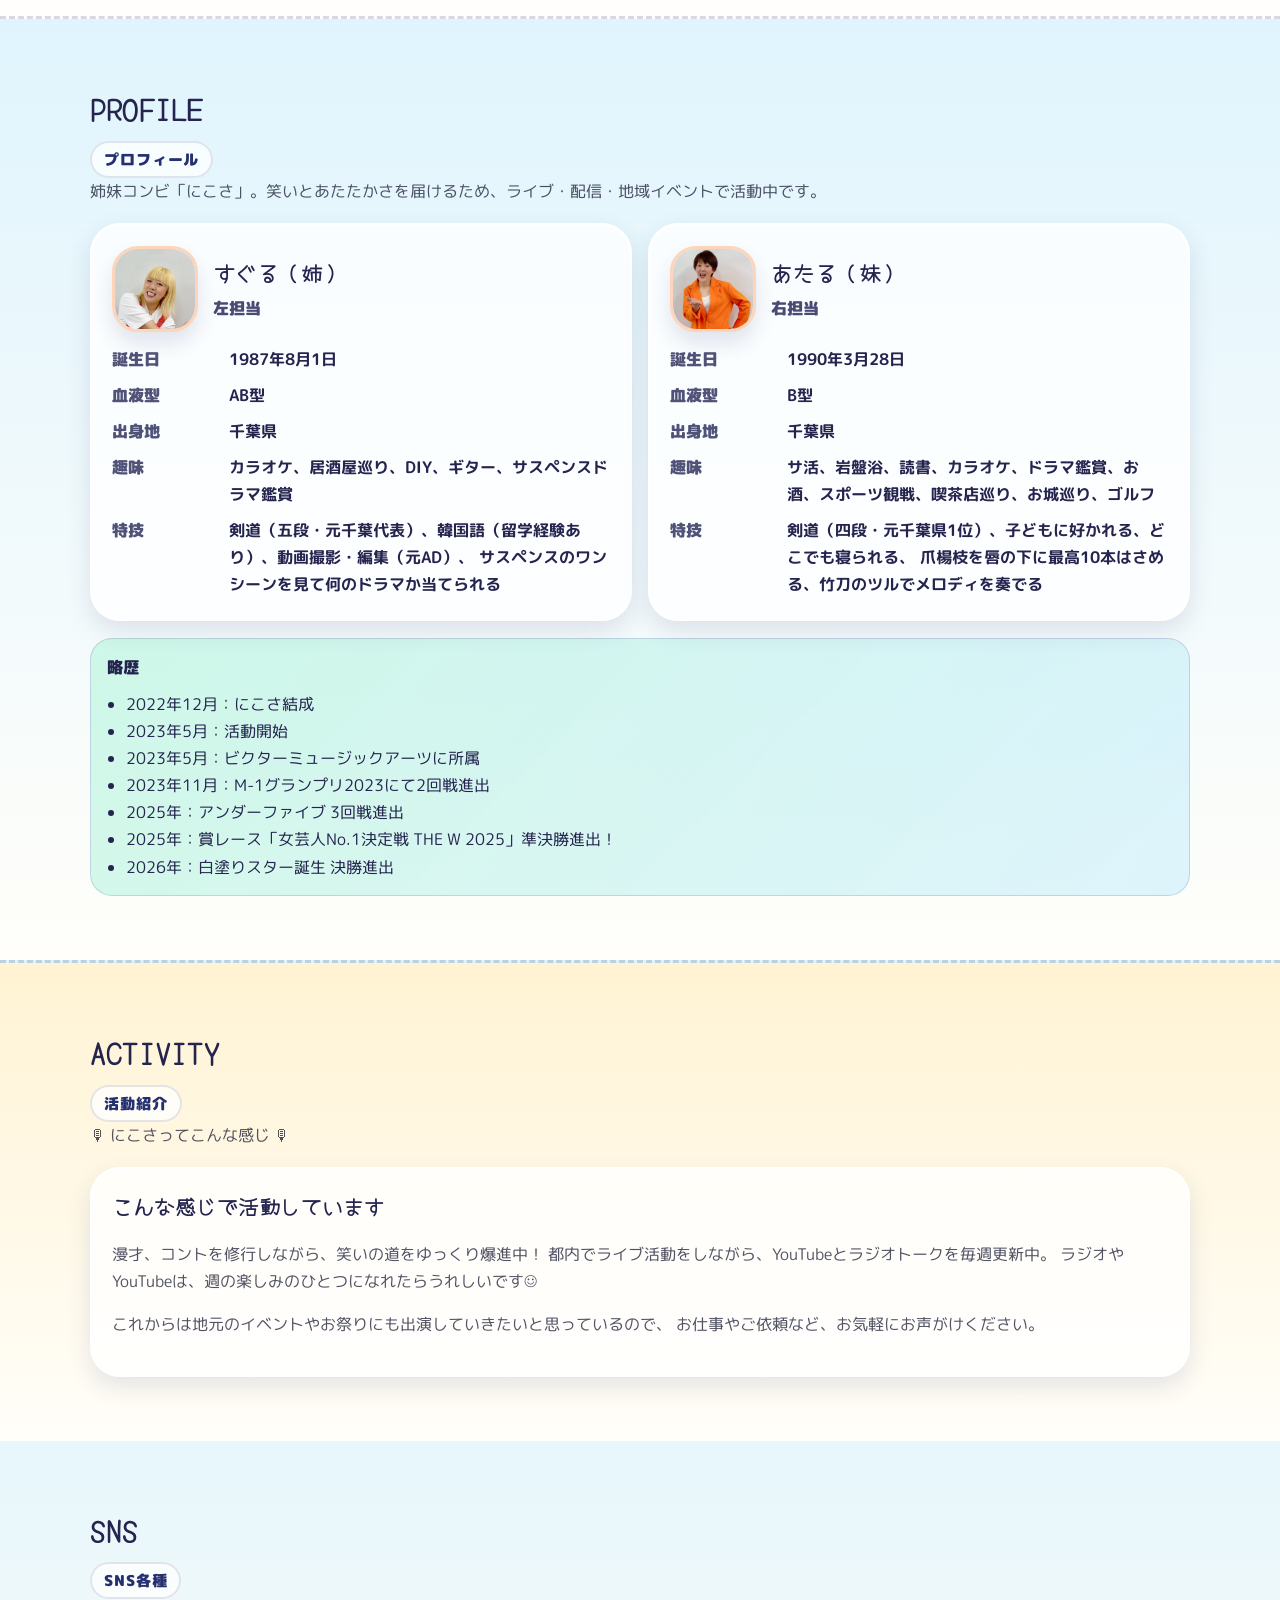
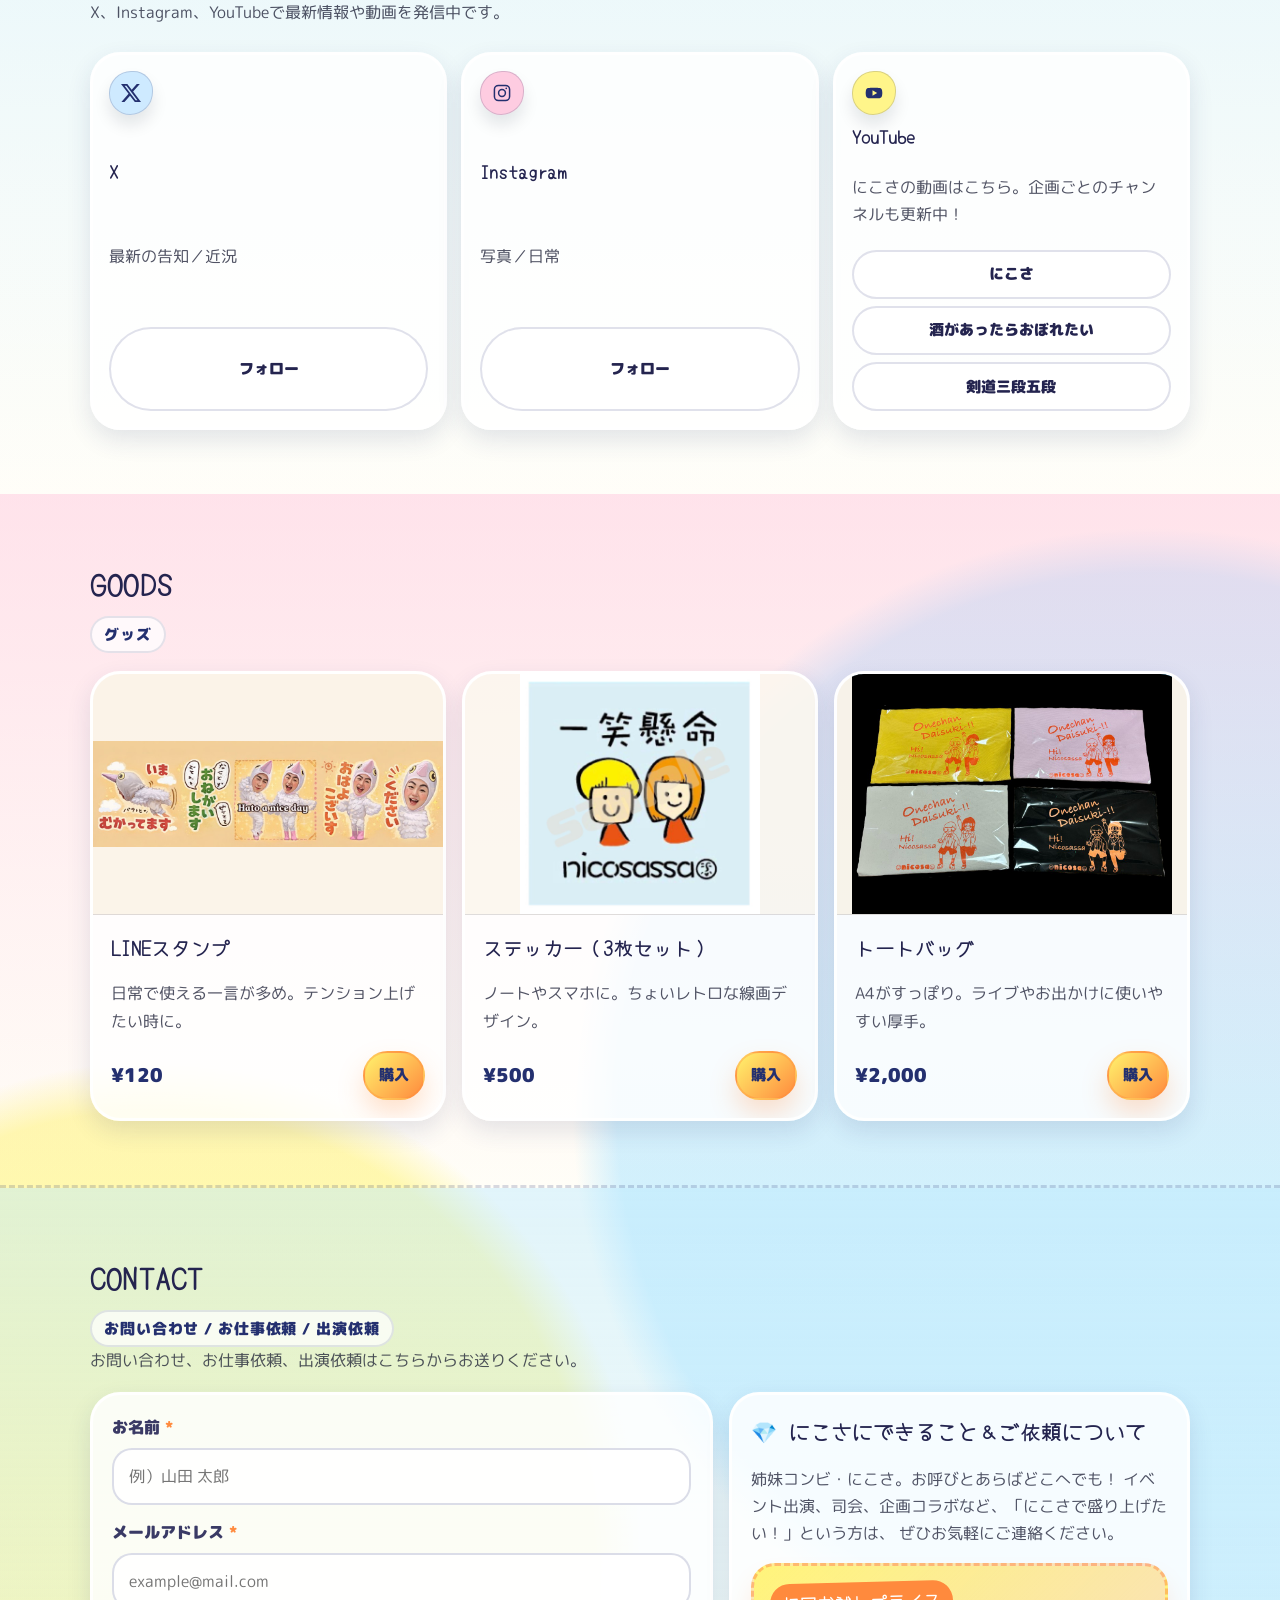
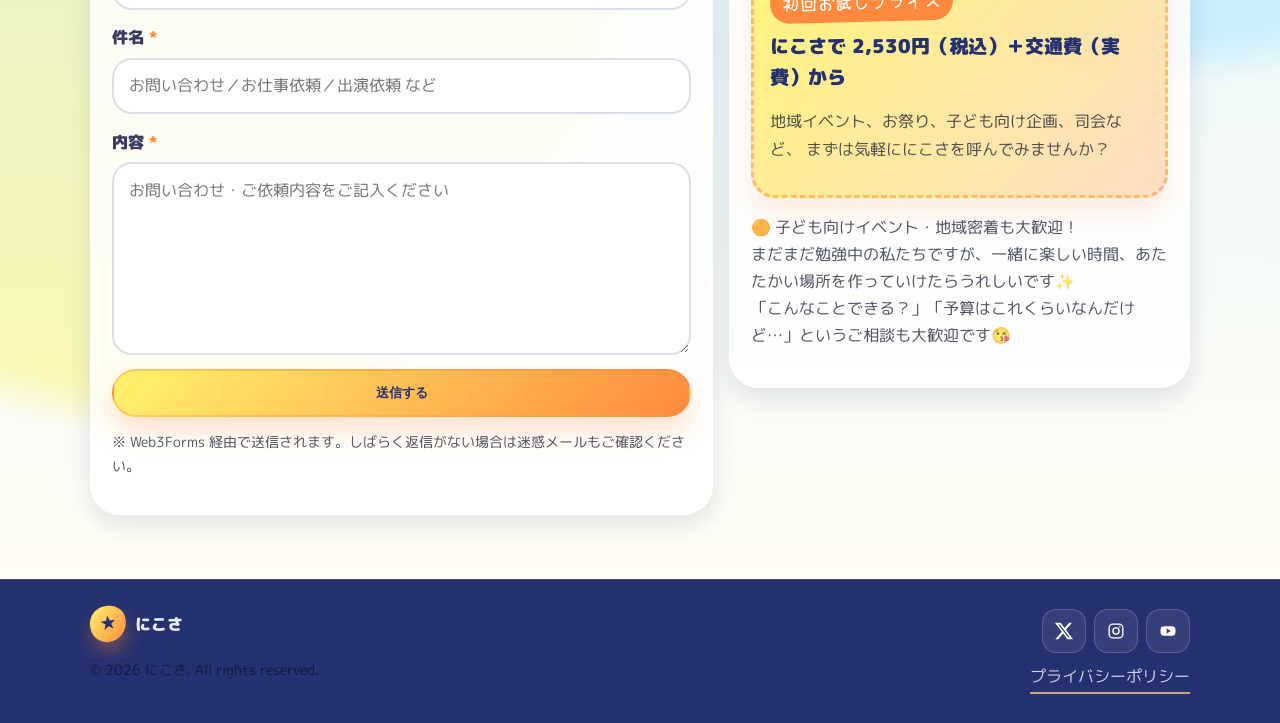
==== commit 083fec83: "Update profile photos with individual portraits for Suguru and Ataru Add profile-suguru.png and prof" ====
--- a/index.html
+++ b/index.html
@@ -189,8 +189,8 @@
                 <img
                   class="avatar"
                   data-replace="image"
-                  src="./assets/sister.jpg"
-                  alt="姉メンバー写真"
+                  src="./assets/profile-suguru.png"
+                  alt="すぐる（姉）の宣材写真"
                   loading="lazy"
                   width="320"
                   height="320"
@@ -223,8 +223,8 @@
                 <img
                   class="avatar"
                   data-replace="image"
-                  src="./assets/sister.jpg"
-                  alt="あたる（妹）写真"
+                  src="./assets/profile-ataru.png"
+                  alt="あたる（妹）の宣材写真"
                   loading="lazy"
                   width="320"
                   height="320"
